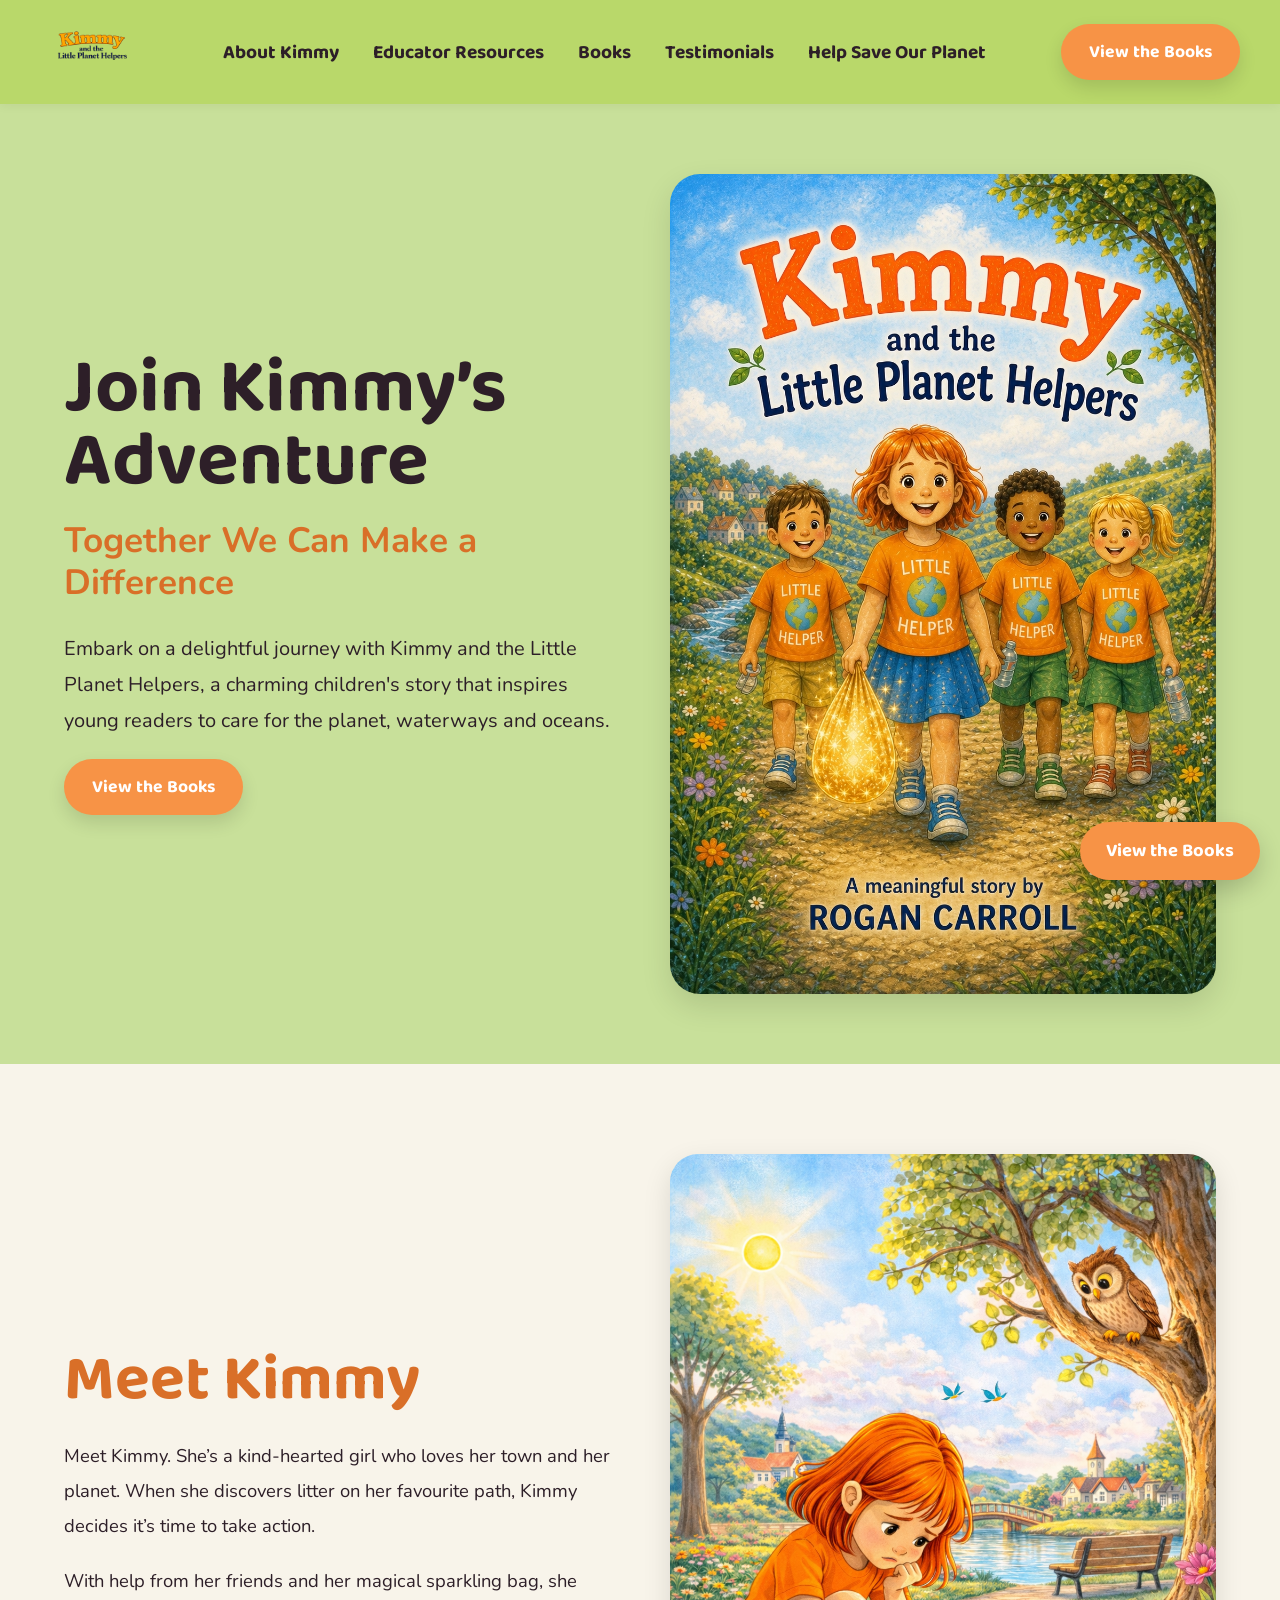
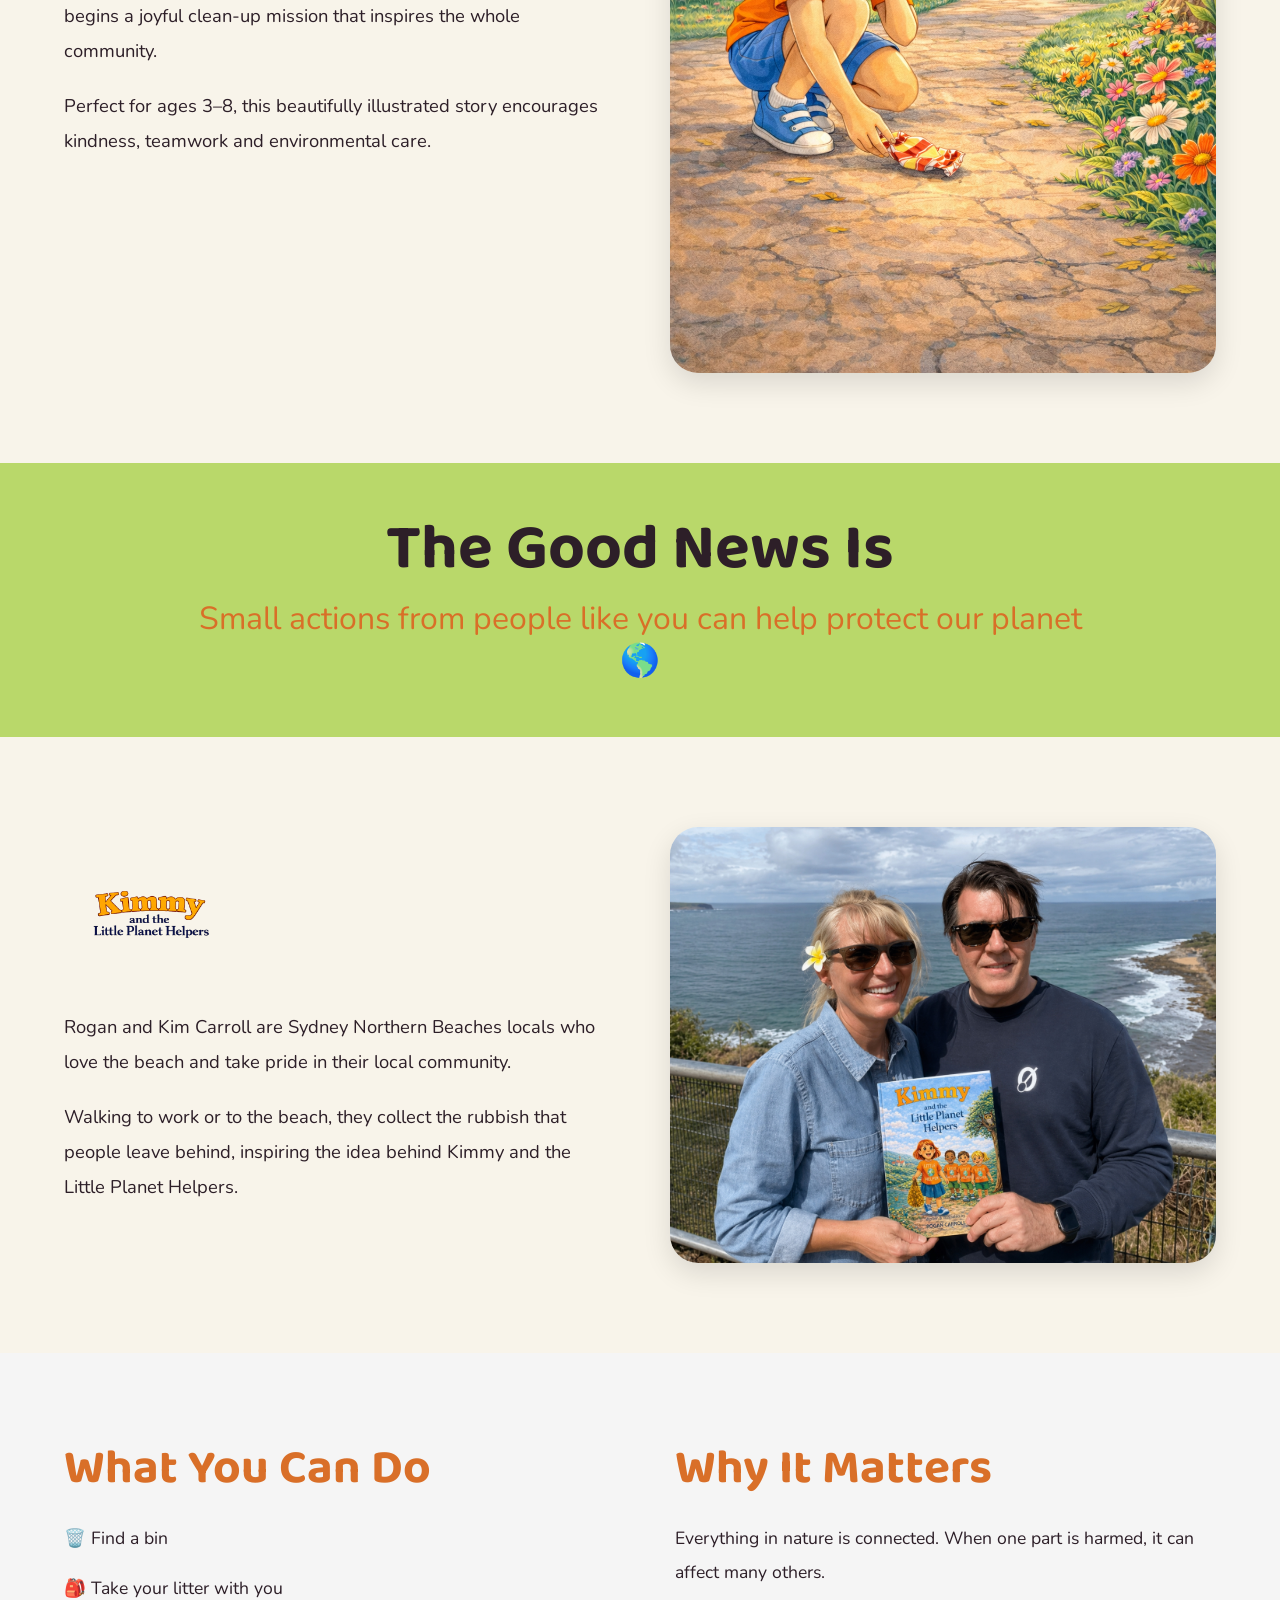
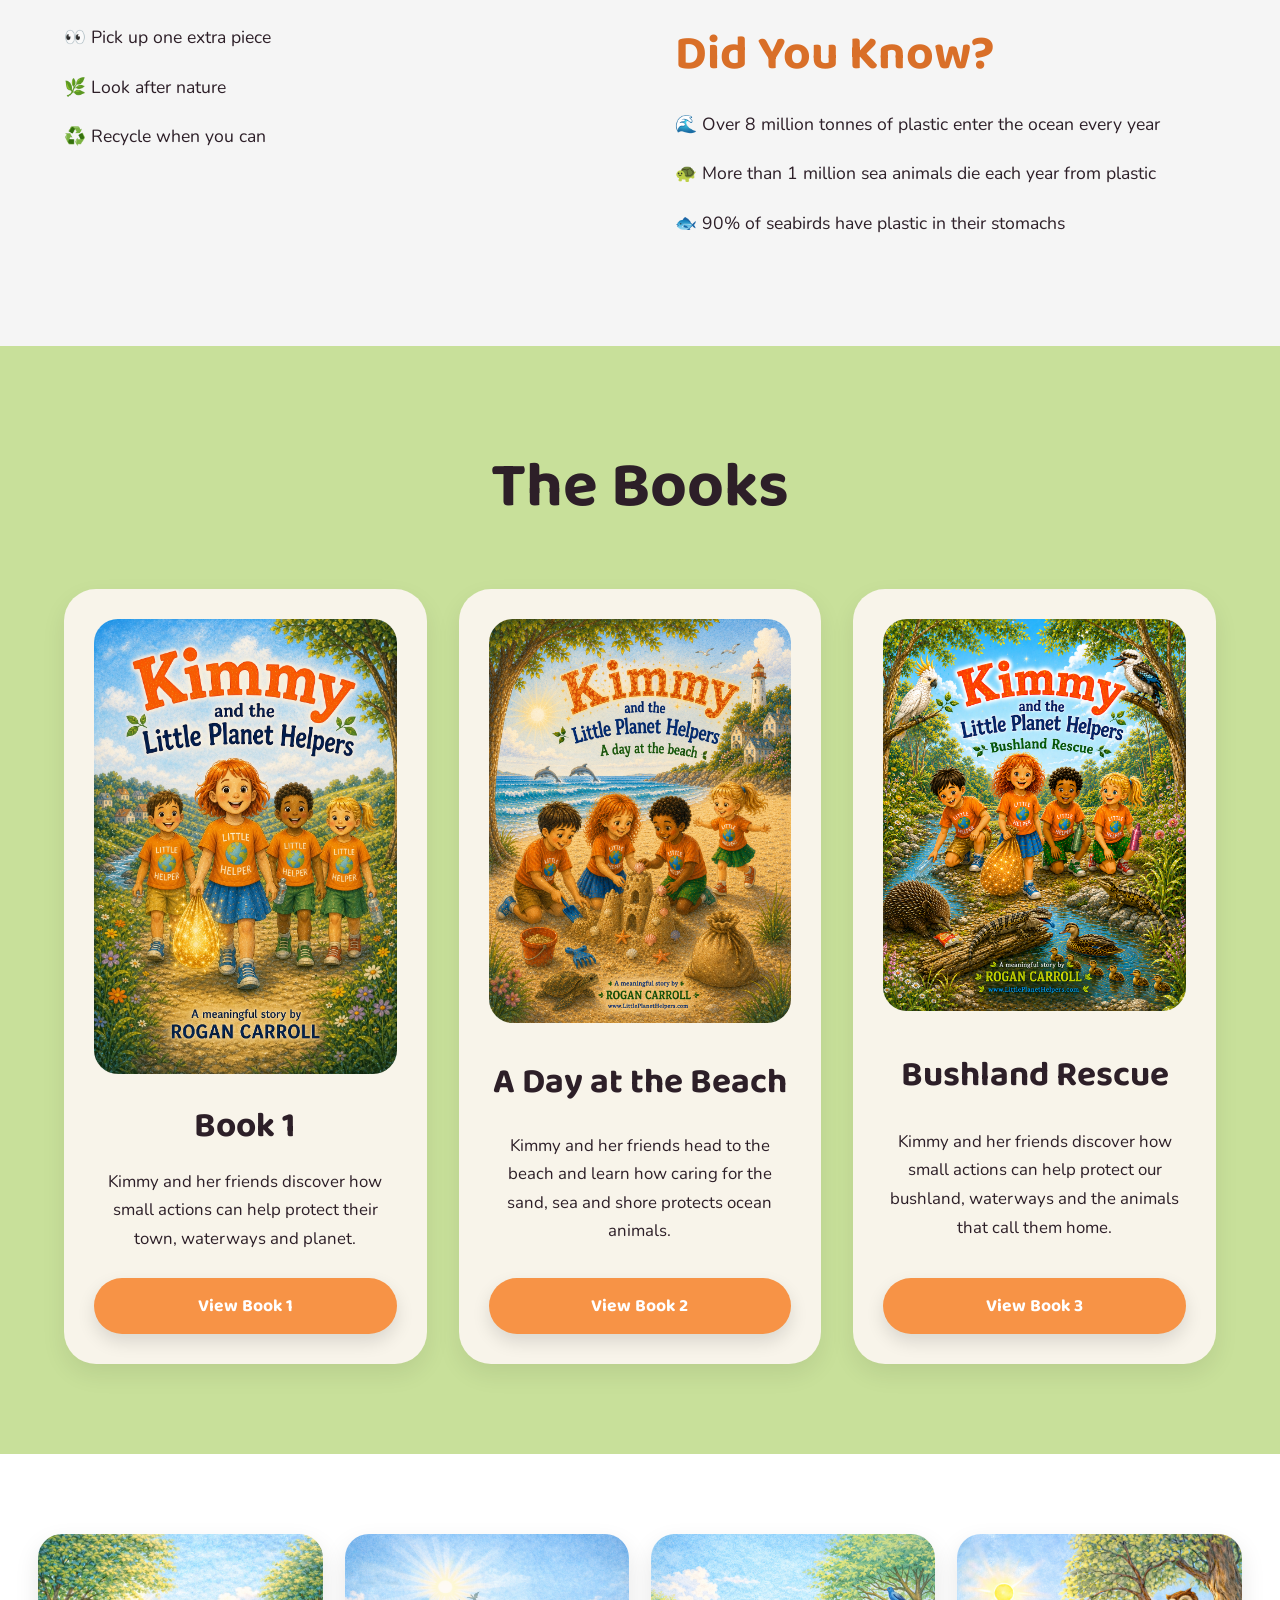
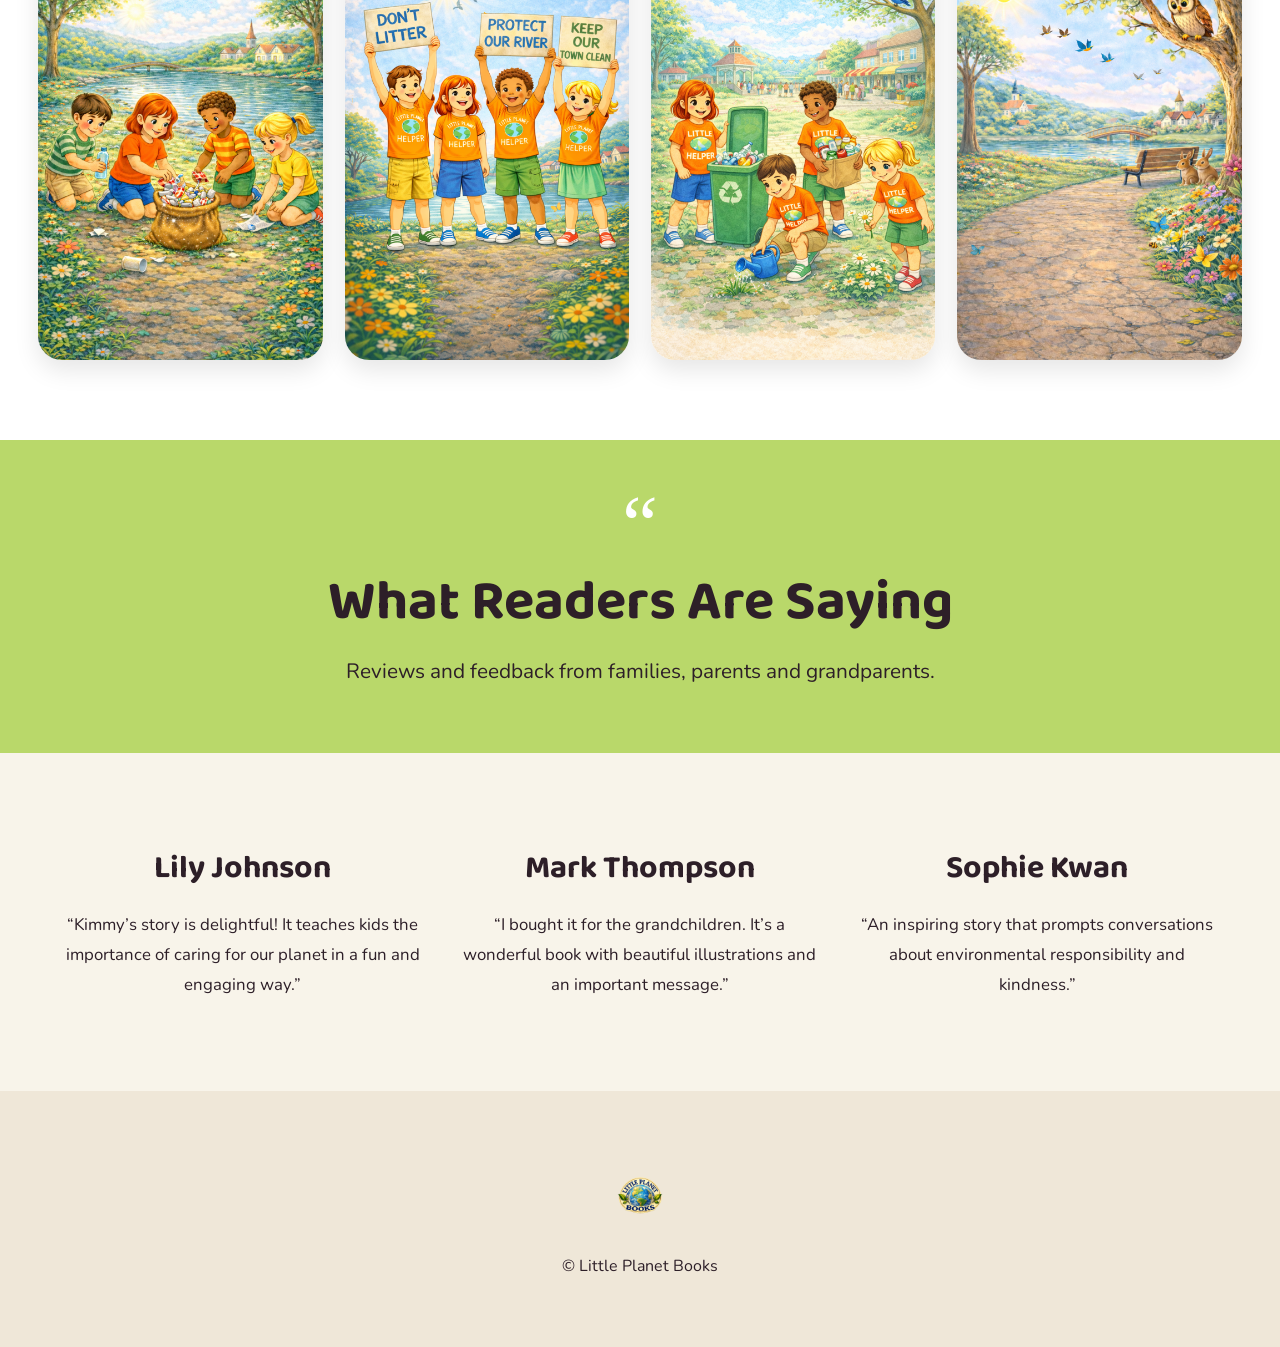
==== index.html @ e64f2de6 "Update Google Tag Manager script and links" ====
<!DOCTYPE html>
<html lang="en">
<head>
  <!-- Google tag (gtag.js) -->
  <script async src="https://www.googletagmanager.com/gtag/js?id=G-KT5EH5FG41"></script>
  <script>
    window.dataLayer = window.dataLayer || [];
    function gtag(){dataLayer.push(arguments);}
    gtag('js', new Date());

    gtag('config', 'G-KT5EH5FG41');
  </script>

  <meta charset="UTF-8">
  <meta name="viewport" content="width=device-width, initial-scale=1.0">

  <title>Kimmy and the Little Planet Helpers</title>

  <link rel="preconnect" href="https://fonts.googleapis.com">

  <link href="https://fonts.googleapis.com/css2?family=Baloo+2:wght@400;600;700&family=Nunito:wght@400;600;700&display=swap" rel="stylesheet">

<style>

*{margin:0;padding:0;box-sizing:border-box}

html{scroll-behavior:smooth}

body{
  font-family:'Nunito',sans-serif;
  background:#f8f4ea;
  color:#2d1f28;
  overflow-x:hidden;
}

img{max-width:100%;display:block}

a{text-decoration:none;color:inherit}

header{
  position:sticky;
  top:0;
  z-index:999;
  background:#b9d86a;
  padding:16px 40px;
  display:flex;
  justify-content:space-between;
  align-items:center;
  transition:transform .35s ease;
  box-shadow:0 2px 10px rgba(0,0,0,.05);
}

header.hide{transform:translateY(-100%)}

.logo img{height:72px}

nav{
  display:flex;
  gap:34px;
  align-items:center;
  flex-wrap:wrap;
  justify-content:center;
}

nav a{
  font-family:'Baloo 2',cursive;
  font-size:1.2rem;
  font-weight:700;
}

.order-btn,.buy-btn{
  background:#f79346;
  color:white;
  padding:14px 28px;
  border-radius:999px;
  font-family:'Baloo 2',cursive;
  font-size:1.1rem;
  font-weight:700;
  display:inline-block;
  box-shadow:0 8px 18px rgba(0,0,0,.12);
}

.hero{
  background:#c8e09a;
  padding:70px 5%;
}

.hero-inner{
  max-width:1300px;
  margin:auto;
  display:grid;
  grid-template-columns:1fr 1fr;
  gap:60px;
  align-items:center;
}

.hero-text h1{
  font-family:'Baloo 2',cursive;
  font-size:4.8rem;
  line-height:.95;
  margin-bottom:20px;
}

.hero-text h2{
  font-size:2.2rem;
  color:#d96f28;
  margin-bottom:28px;
  line-height:1.2;
}

.hero-text p{
  font-size:1.25rem;
  line-height:1.8;
  margin-bottom:20px;
}

.hero-image img{
  border-radius:30px;
  box-shadow:0 12px 30px rgba(0,0,0,.12);
}

.section{padding:90px 5%}

.section-inner{
  max-width:1300px;
  margin:auto;
  display:grid;
  grid-template-columns:1fr 1fr;
  gap:60px;
  align-items:center;
}

.section-text h2{
  font-family:'Baloo 2',cursive;
  font-size:4rem;
  line-height:1;
  margin-bottom:26px;
  color:#d96f28;
}

.section-text p{
  font-size:1.15rem;
  line-height:1.9;
  margin-bottom:20px;
}

.section-image img{
  border-radius:28px;
  box-shadow:0 10px 28px rgba(0,0,0,.12);
}

.green-banner{
  background:#b9d86a;
  padding:55px 5%;
  text-align:center;
}

.green-banner h2{
  font-family:'Baloo 2',cursive;
  font-size:4rem;
  margin-bottom:16px;
  line-height:1;
}

.green-banner p{
  font-size:2rem;
  color:#d96f28;
  line-height:1.3;
  max-width:900px;
  margin:auto;
}

.help-section{
  background:#f5f5f5;
  padding:90px 5%;
}

.help-grid{
  max-width:1300px;
  margin:auto;
  display:grid;
  grid-template-columns:1fr 1fr;
  gap:70px;
}

.help-grid h3{
  font-family:'Baloo 2',cursive;
  font-size:3rem;
  margin-bottom:26px;
  color:#d96f28;
  line-height:1.1;
}

.help-grid p{
  font-size:1.1rem;
  line-height:1.9;
  margin-bottom:16px;
}

.books-section{
  background:#c8e09a;
  padding:90px 5%;
  text-align:center;
}

.books-section h2{
  font-family:'Baloo 2',cursive;
  font-size:4rem;
  margin-bottom:50px;
}

.book-row{
  display:grid;
  grid-template-columns:repeat(3,1fr);
  gap:32px;
  max-width:1350px;
  margin:auto;
}

.book-card{
  background:#f8f4ea;
  padding:30px;
  border-radius:32px;
  box-shadow:0 10px 24px rgba(0,0,0,.08);
  display:flex;
  flex-direction:column;
  justify-content:space-between;
}

.book-card img{
  width:100%;
  border-radius:24px;
  margin-bottom:24px;
}

.book-card h3{
  font-family:'Baloo 2',cursive;
  font-size:2.2rem;
  margin-bottom:14px;
}

.book-card p{
  font-size:1.05rem;
  line-height:1.7;
  margin-bottom:24px;
}

.gallery-section{
  background:white;
  padding:80px 3%;
}

.gallery-grid{
  max-width:1400px;
  margin:auto;
  display:grid;
  grid-template-columns:repeat(4,1fr);
  gap:22px;
}

.gallery-grid img{
  width:100%;
  border-radius:24px;
  box-shadow:0 10px 24px rgba(0,0,0,.1);
}

.testimonial-divider{
  background:#b9d86a;
  padding:60px 5%;
  text-align:center;
}

.quote-mark{
  font-size:5rem;
  color:#ffffff;
  line-height:.6;
  font-family:Georgia,serif;
  margin-bottom:10px;
}

.testimonial-divider h2{
  font-family:'Baloo 2',cursive;
  font-size:3.5rem;
  margin-bottom:10px;
}

.testimonial-divider p{
  font-size:1.3rem;
}

.testimonials{
  background:#f8f4ea;
  padding:90px 5%;
  border-top:8px solid #b9d86a;
}

.testimonial-grid{
  max-width:1300px;
  margin:auto;
  display:grid;
  grid-template-columns:repeat(3,1fr);
  gap:40px;
}

.testimonial{text-align:center}

.testimonial h3{
  font-family:'Baloo 2',cursive;
  font-size:2rem;
  margin-bottom:16px;
}

.testimonial p{
  font-size:1.05rem;
  line-height:1.8;
}

footer{
  background:#efe7d8;
  padding:70px 5%;
  text-align:center;
}

footer img{
  height:70px;
  margin:auto auto 24px;
}

footer p{font-size:1rem}

.float-buy{
  position:fixed;
  right:20px;
  bottom:20px;
  background:#f79346;
  color:white;
  padding:14px 26px;
  border-radius:999px;
  font-family:'Baloo 2',cursive;
  font-size:1.15rem;
  font-weight:700;
  z-index:999;
  box-shadow:0 10px 24px rgba(0,0,0,.18);
}

@media(max-width:900px){

  .hero-inner,
  .section-inner,
  .help-grid,
  .testimonial-grid{
    grid-template-columns:1fr;
  }

  .book-row{
    grid-template-columns:1fr 1fr;
  }

  .section-image{order:2}
}

@media(max-width:600px){

  header{
    padding:8px 14px 10px;
    gap:10px;
    flex-direction:column;
  }

  .logo img{height:110px}

  nav{
    gap:8px 16px;
    max-width:340px;
  }

  nav a{
    font-size:.88rem;
    line-height:1.1;
    text-align:center;
  }

  .order-btn{
    padding:10px 20px;
    font-size:.92rem;
  }

  .hero{padding:38px 20px}

  .hero-text h1{
    font-size:2.7rem;
    line-height:1.02;
  }

  .hero-text h2{
    font-size:1.55rem;
    line-height:1.18;
  }

  .hero-text p{
    font-size:1rem;
    line-height:1.7;
  }

  .green-banner{
    padding:38px 20px;
  }

  .green-banner h2{
    font-size:2.5rem;
    line-height:1.05;
  }

  .green-banner p{
    font-size:1.3rem;
    line-height:1.4;
  }

  .section{padding:50px 20px}

  .section-text h2,
  .books-section h2{
    font-size:2.6rem;
    line-height:1.08;
  }

  .help-grid h3{
    font-size:2.3rem;
    line-height:1.08;
  }

  .section-text p,
  .help-grid p,
  .book-card p,
  .testimonial p{
    font-size:1rem;
    line-height:1.7;
  }

  .book-row{
    grid-template-columns:1fr;
  }

  .book-card{padding:24px}

  .gallery-grid{
    grid-template-columns:1fr 1fr;
    gap:14px;
  }

  .testimonial-divider h2{
    font-size:2.4rem;
  }

  .quote-mark{
    font-size:3.2rem;
  }

  .float-buy{
    padding:10px 18px;
    font-size:.92rem;
    right:14px;
    bottom:14px;
  }
}

</style>

</head>

<body>

<header id="header">

  <a class="logo" href="#">
    <img src="logo.png" alt="Kimmy and the Little Planet Helpers">
  </a>

  <nav>
    <a href="#about">About Kimmy</a>
    <a href="educators.html">Educator Resources</a>
    <a href="#books">Books</a>
    <a href="#testimonials">Testimonials</a>
    <a href="#help">Help Save Our Planet</a>
  </nav>

  <a class="order-btn"
     href="https://www.amazon.com.au/dp/B0H1HHVQQZ?binding=paperback&ref=dbs_dp_rwt_sb_pc_tpbk"
     target="_blank">
    View the Books
  </a>

</header>

<section class="hero">

  <div class="hero-inner">

    <div class="hero-text">

      <h1>Join Kimmy’s Adventure</h1>

      <h2>Together We Can Make a Difference</h2>

      <p>
        Embark on a delightful journey with Kimmy and the Little Planet Helpers,
        a charming children's story that inspires young readers to care for the
        planet, waterways and oceans.
      </p>

      <a class="buy-btn"
         href="https://www.amazon.com.au/dp/B0H1HHVQQZ?binding=paperback&ref=dbs_dp_rwt_sb_pc_tpbk"
         target="_blank">
        View the Books
      </a>

    </div>

    <div class="hero-image">
      <img src="hero.jpg" alt="Kimmy Book Hero">
    </div>

  </div>

</section>

<section class="section" id="about">

  <div class="section-inner">

    <div class="section-text">

      <h2>Meet Kimmy</h2>

      <p>
        Meet Kimmy. She’s a kind-hearted girl who loves her town and her planet.
        When she discovers litter on her favourite path, Kimmy decides it’s time
        to take action.
      </p>

      <p>
        With help from her friends and her magical sparkling bag, she begins a
        joyful clean-up mission that inspires the whole community.
      </p>

      <p>
        Perfect for ages 3–8, this beautifully illustrated story encourages
        kindness, teamwork and environmental care.
      </p>

    </div>

    <div class="section-image">
      <img src="meet.jpg" alt="Meet Kimmy">
    </div>

  </div>

</section>

<section class="green-banner">

  <h2>The Good News Is</h2>

  <p>
    Small actions from people like you can help protect our planet 🌎
  </p>

</section>

<section class="section">

  <div class="section-inner">

    <div class="section-text">

      <img
        src="logo.png"
        alt="Kimmy Logo"
        style="height:120px;margin-bottom:25px;"
      >

      <p>
        Rogan and Kim Carroll are Sydney Northern Beaches locals who love the
        beach and take pride in their local community.
      </p>

      <p>
        Walking to work or to the beach, they collect the rubbish that people
        leave behind, inspiring the idea behind Kimmy and the Little Planet Helpers.
      </p>

    </div>

    <div class="section-image">
      <img src="author.jpg" alt="Author Photo">
    </div>

  </div>

</section>

<section class="help-section" id="help">

  <div class="help-grid">

    <div>

      <h3>What You Can Do</h3>

      <p>🗑️ Find a bin</p>
      <p>🎒 Take your litter with you</p>
      <p>👀 Pick up one extra piece</p>
      <p>🌿 Look after nature</p>
      <p>♻️ Recycle when you can</p>

    </div>

    <div>

      <h3>Why It Matters</h3>

      <p>
        Everything in nature is connected. When one part is harmed,
        it can affect many others.
      </p>

      <h3 style="margin-top:40px;">Did You Know?</h3>

      <p>🌊 Over 8 million tonnes of plastic enter the ocean every year</p>
      <p>🐢 More than 1 million sea animals die each year from plastic</p>
      <p>🐟 90% of seabirds have plastic in their stomachs</p>

    </div>

  </div>

</section>

<section class="books-section" id="books">

  <h2>The Books</h2>

  <div class="book-row">

    <div class="book-card">

      <img src="cover.jpg" alt="Kimmy and the Little Planet Helpers Book 1">

      <h3>Book 1</h3>

      <p>
        Kimmy and her friends discover how small actions can help protect
        their town, waterways and planet.
      </p>

      <a class="buy-btn"
         href="https://www.amazon.com.au/dp/B0H1HHVQQZ?binding=paperback&ref=dbs_dp_rwt_sb_pc_tpbk"
         target="_blank">
        View Book 1
      </a>

    </div>

    <div class="book-card">

      <img src="Front Cover Book 2.png"
           alt="Kimmy and the Little Planet Helpers A Day at the Beach">

      <h3>A Day at the Beach</h3>

      <p>
        Kimmy and her friends head to the beach and learn how caring for
        the sand, sea and shore protects ocean animals.
      </p>

      <a class="buy-btn"
         href="https://www.amazon.com.au/dp/B0H1HHVQQZ?binding=paperback&ref=dbs_dp_rwt_sb_pc_tpbk"
         target="_blank">
        View Book 2
      </a>

    </div>

    <div class="book-card">

      <img src="book3-cover.png"
           alt="Kimmy and the Little Planet Helpers Bushland Rescue">

      <h3>Bushland Rescue</h3>

      <p>
        Kimmy and her friends discover how small actions can help protect
        our bushland, waterways and the animals that call them home.
      </p>

      <a class="buy-btn"
         href="https://www.amazon.com.au/dp/B0H1HHVQQZ?binding=paperback&ref=dbs_dp_rwt_sb_pc_tpbk"
         target="_blank">
        View Book 3
      </a>

    </div>

  </div>

</section>

<section class="gallery-section" id="gallery">

  <div class="gallery-grid">

    <img src="gallery1.jpg" alt="Gallery 1">
    <img src="gallery2.jpg" alt="Gallery 2">
    <img src="gallery3.jpg" alt="Gallery 3">
    <img src="gallery4.jpg" alt="Gallery 4">

  </div>

</section>

<section class="testimonial-divider">

  <div class="quote-mark">“</div>

  <h2>What Readers Are Saying</h2>

  <p>
    Reviews and feedback from families, parents and grandparents.
  </p>

</section>

<section class="testimonials" id="testimonials">

  <div class="testimonial-grid">

    <div class="testimonial">

      <h3>Lily Johnson</h3>

      <p>
        “Kimmy’s story is delightful! It teaches kids the importance of caring
        for our planet in a fun and engaging way.”
      </p>

    </div>

    <div class="testimonial">

      <h3>Mark Thompson</h3>

      <p>
        “I bought it for the grandchildren. It’s a wonderful book with
        beautiful illustrations and an important message.”
      </p>

    </div>

    <div class="testimonial">

      <h3>Sophie Kwan</h3>

      <p>
        “An inspiring story that prompts conversations about environmental
        responsibility and kindness.”
      </p>

    </div>

  </div>

</section>

<footer>

  <img src="little-planet-books-logo.png" alt="Little Planet Books">

  <p>© Little Planet Books</p>

</footer>

<a class="float-buy"
   href="https://www.amazon.com.au/dp/B0H1HHVQQZ?binding=paperback&ref=dbs_dp_rwt_sb_pc_tpbk"
   target="_blank">
  View the Books
</a>

<script>

let lastScroll = 0;

const header = document.getElementById('header');

window.addEventListener('scroll', () => {

  const currentScroll = window.pageYOffset;

  if(currentScroll > lastScroll && currentScroll > 120){

    header.classList.add('hide');

  } else {

    header.classList.remove('hide');

  }

  lastScroll = currentScroll;

});

</script>

</body>
</html>
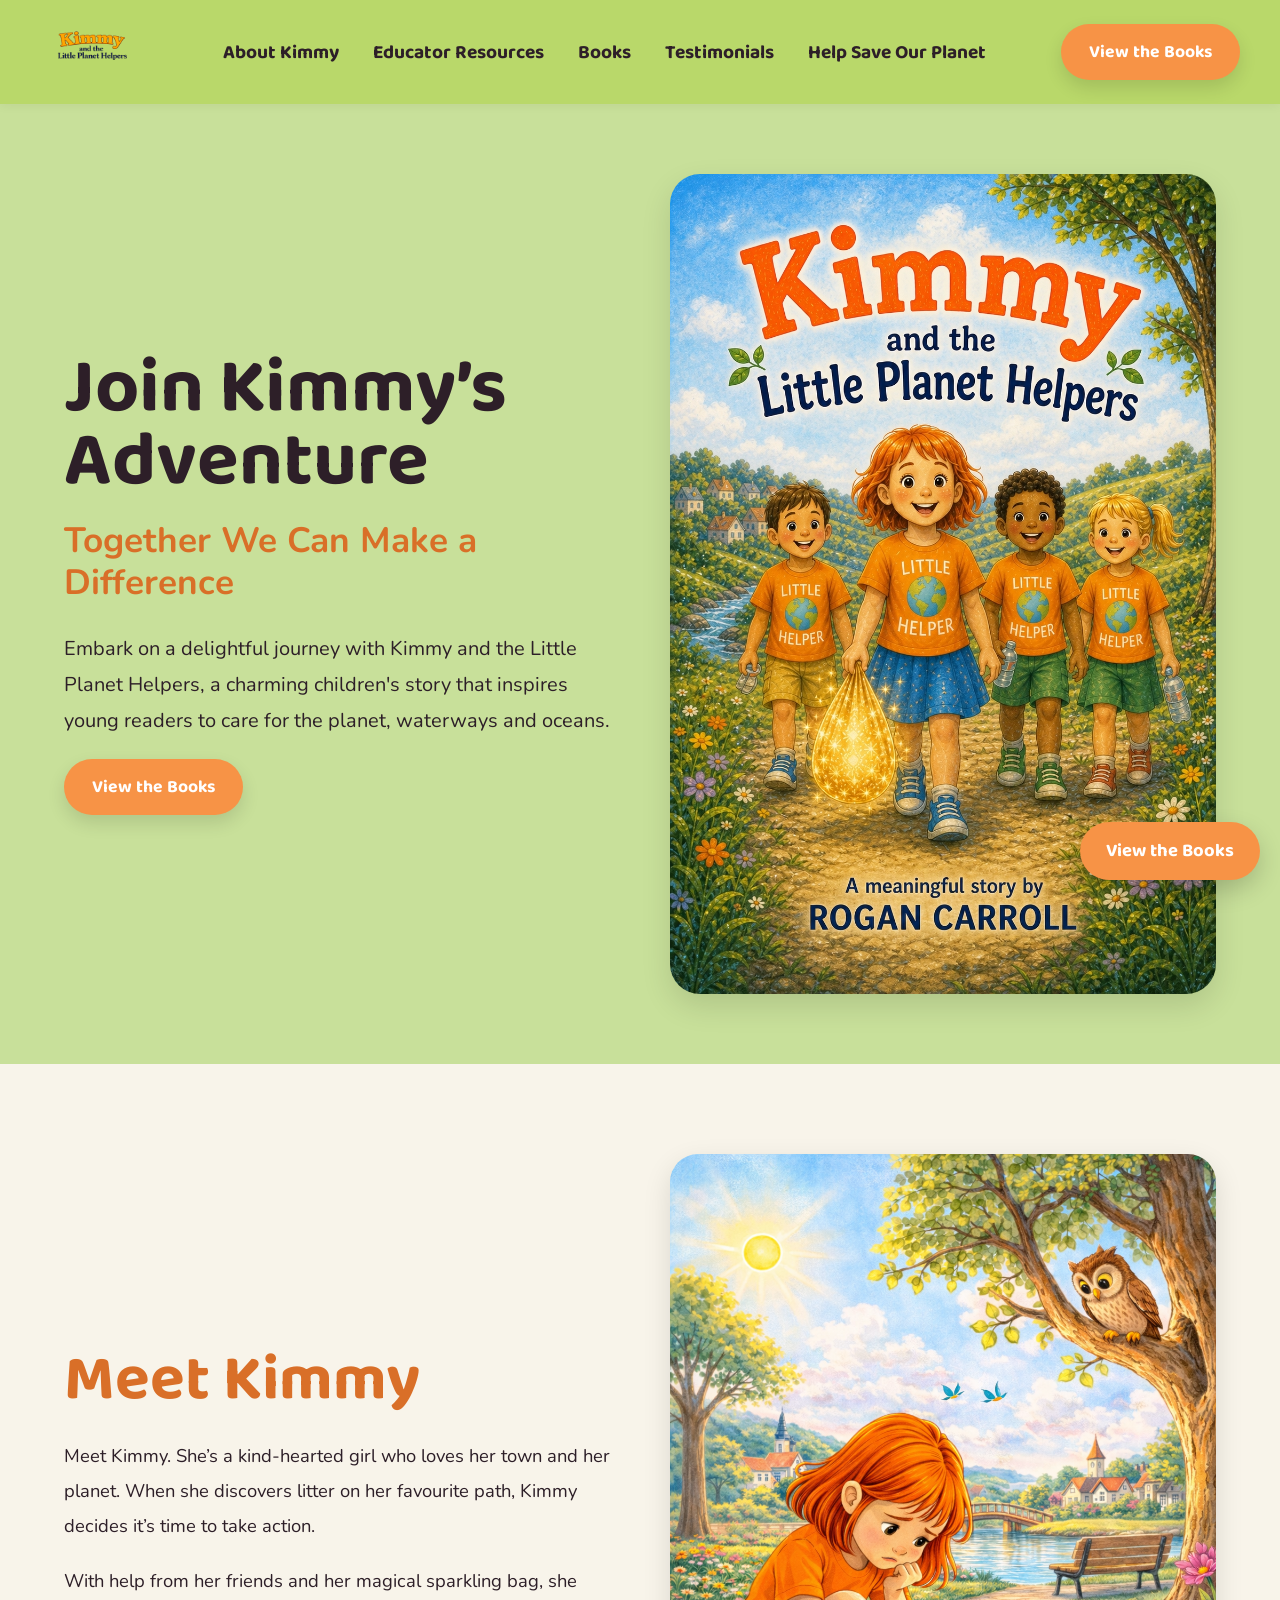
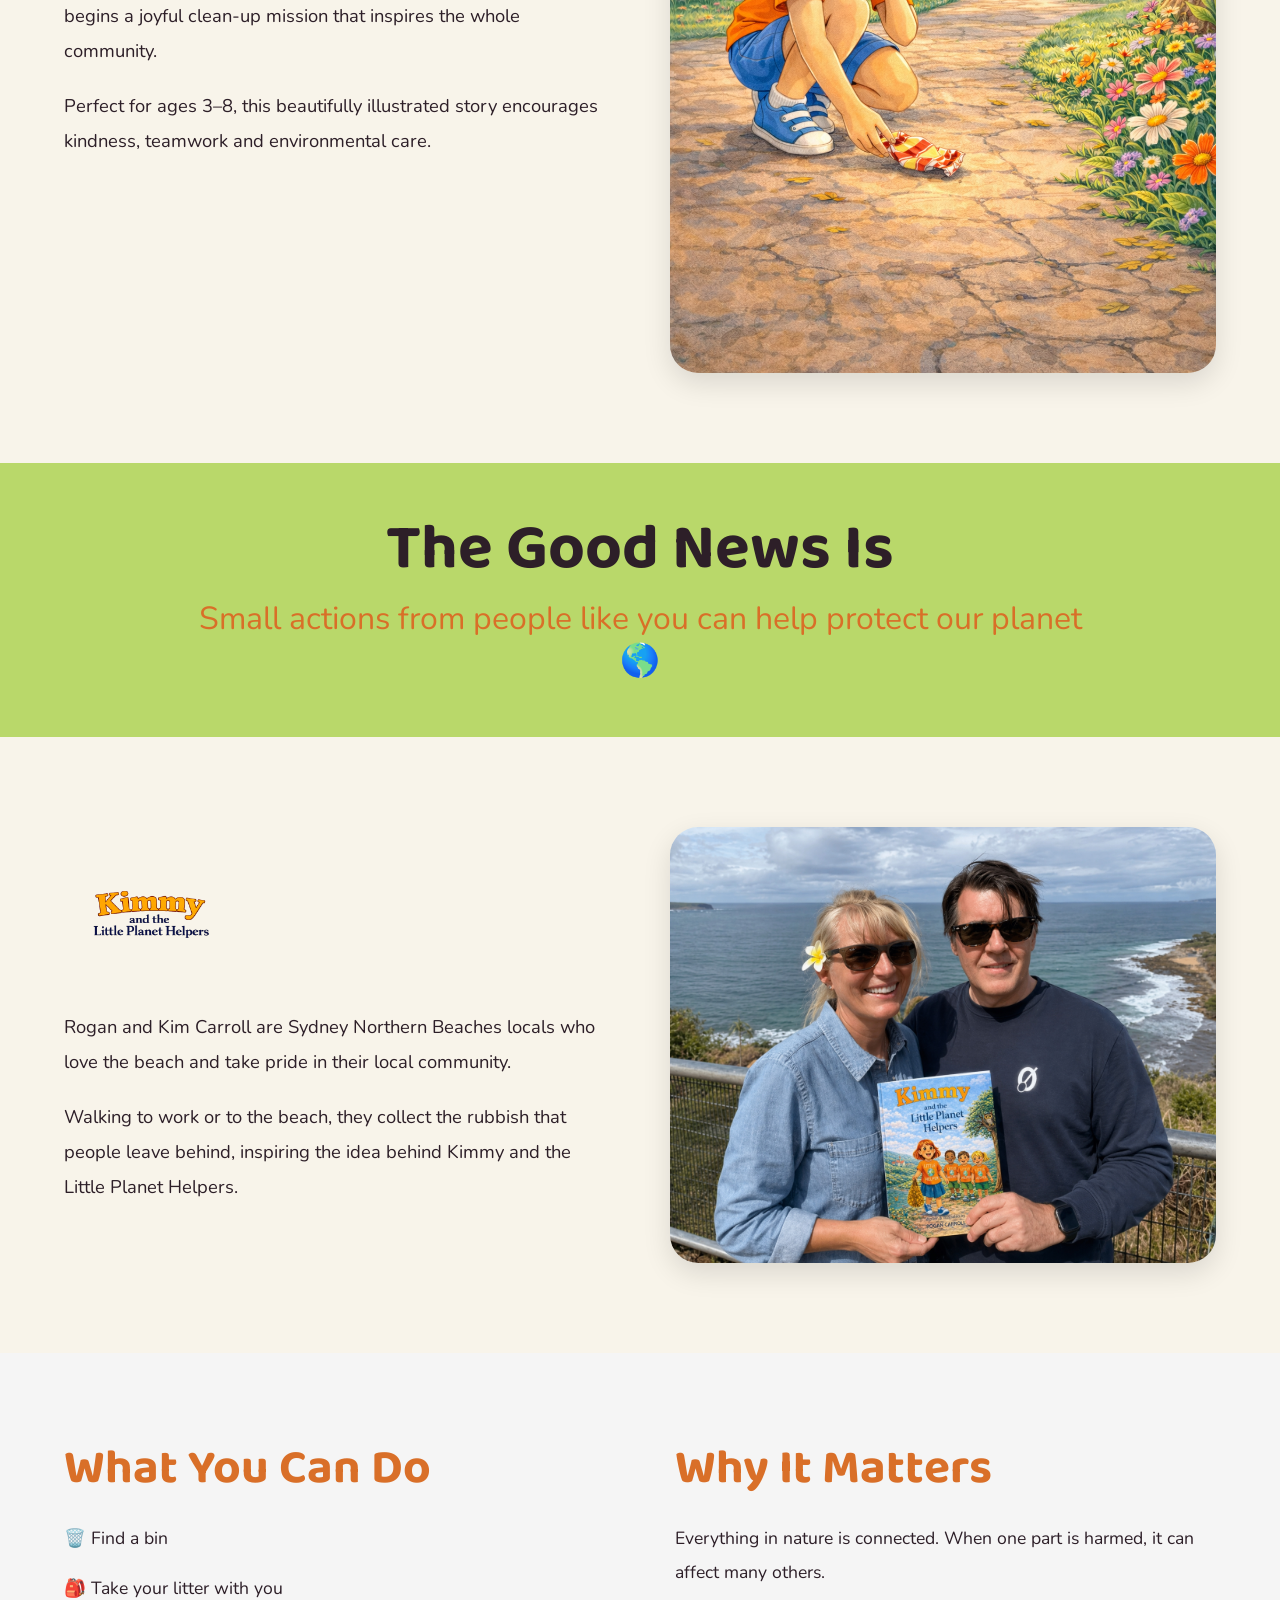
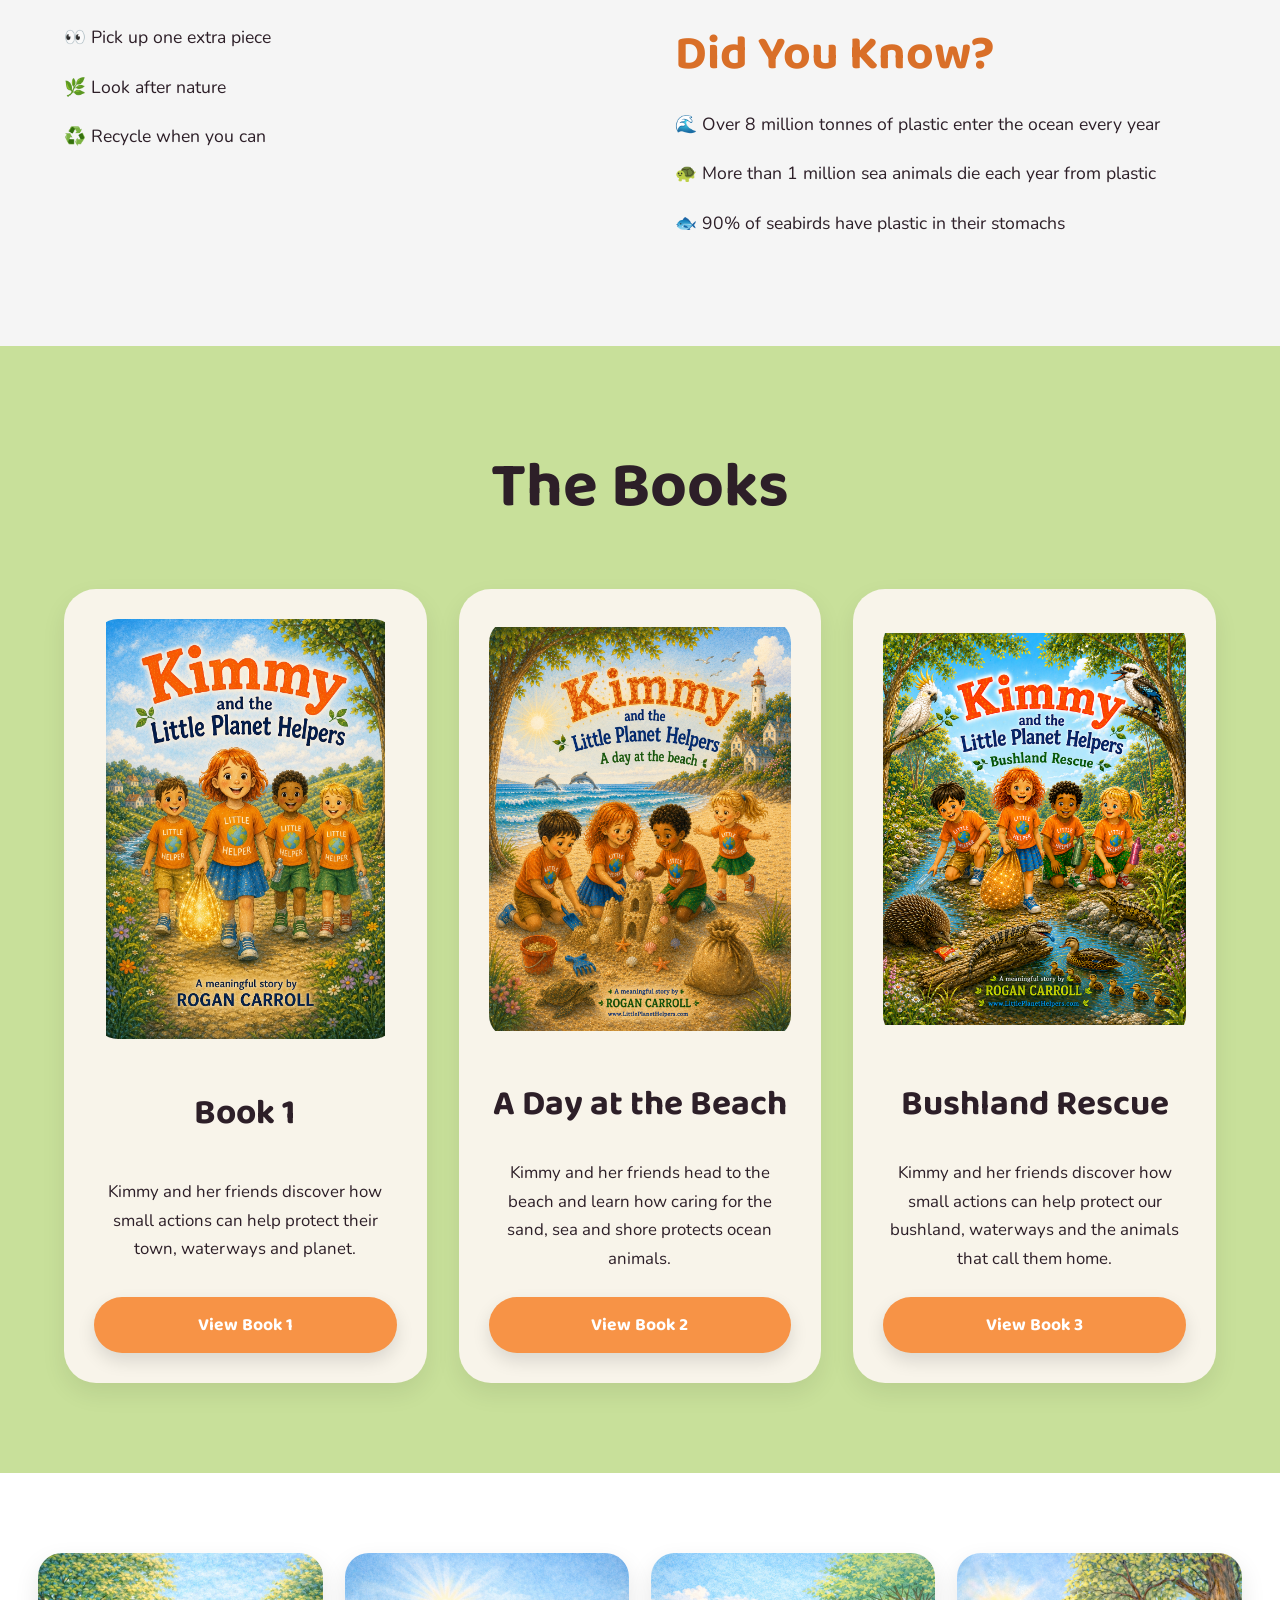
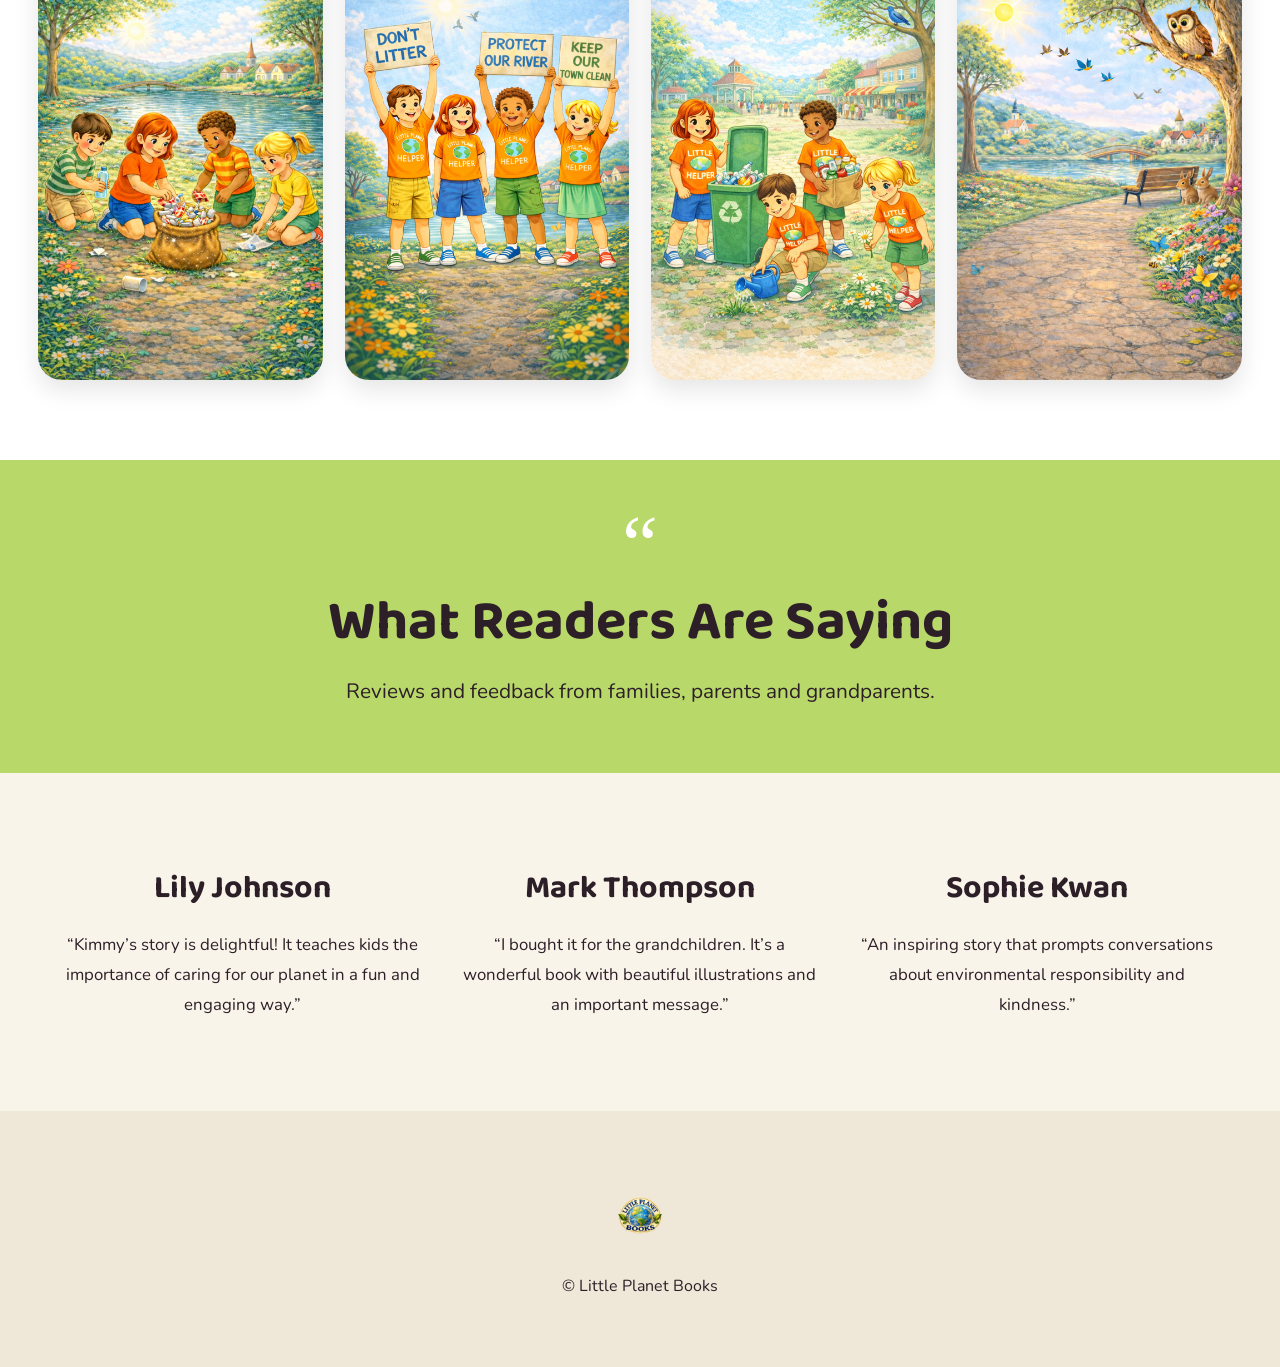
==== commit a9e279cd: "Enhance book card styles with height and alignment" ====
--- a/index.html
+++ b/index.html
@@ -229,6 +229,8 @@
 
 .book-card img{
   width:100%;
+  height:420px;
+  object-fit:contain;
   border-radius:24px;
   margin-bottom:24px;
 }
@@ -236,7 +238,12 @@
 .book-card h3{
   font-family:'Baloo 2',cursive;
   font-size:2.2rem;
+  line-height:1.15;
+  min-height:82px;
   margin-bottom:14px;
+  display:flex;
+  align-items:center;
+  justify-content:center;
 }
 
 .book-card p{
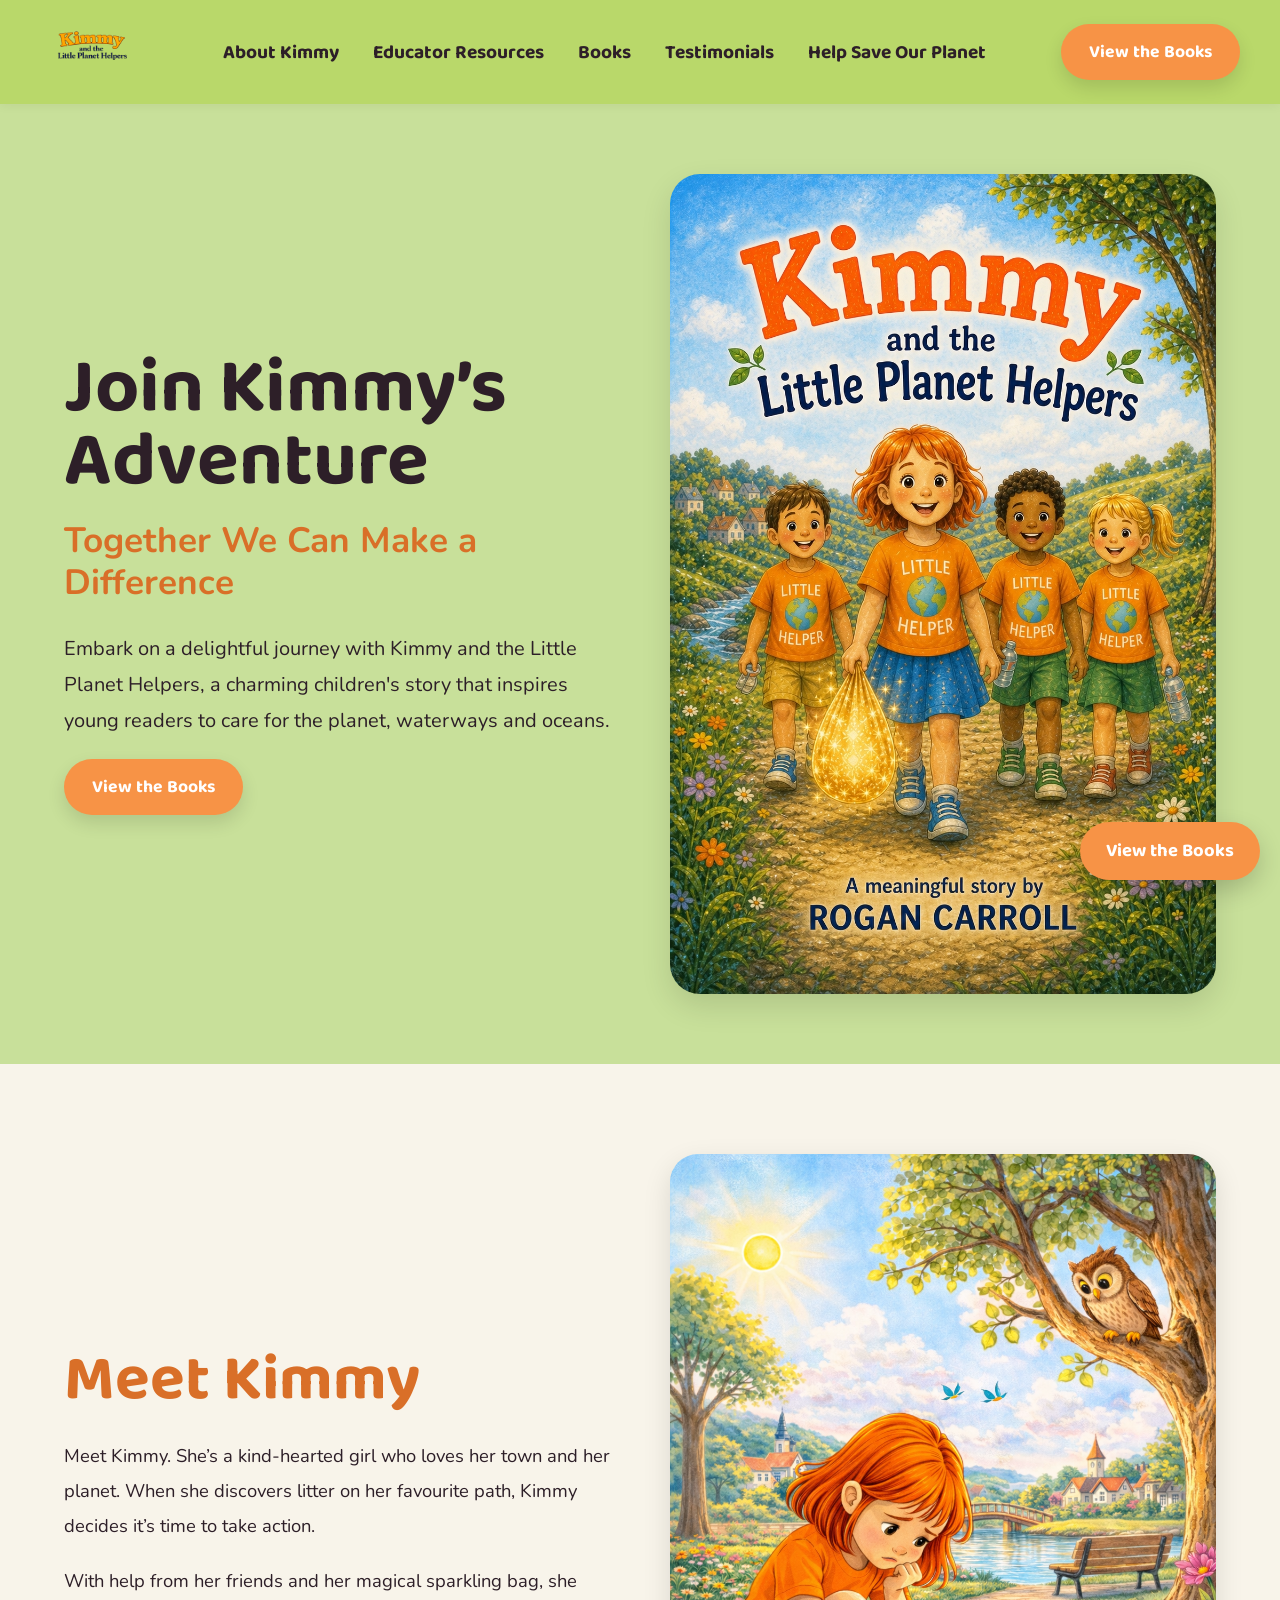
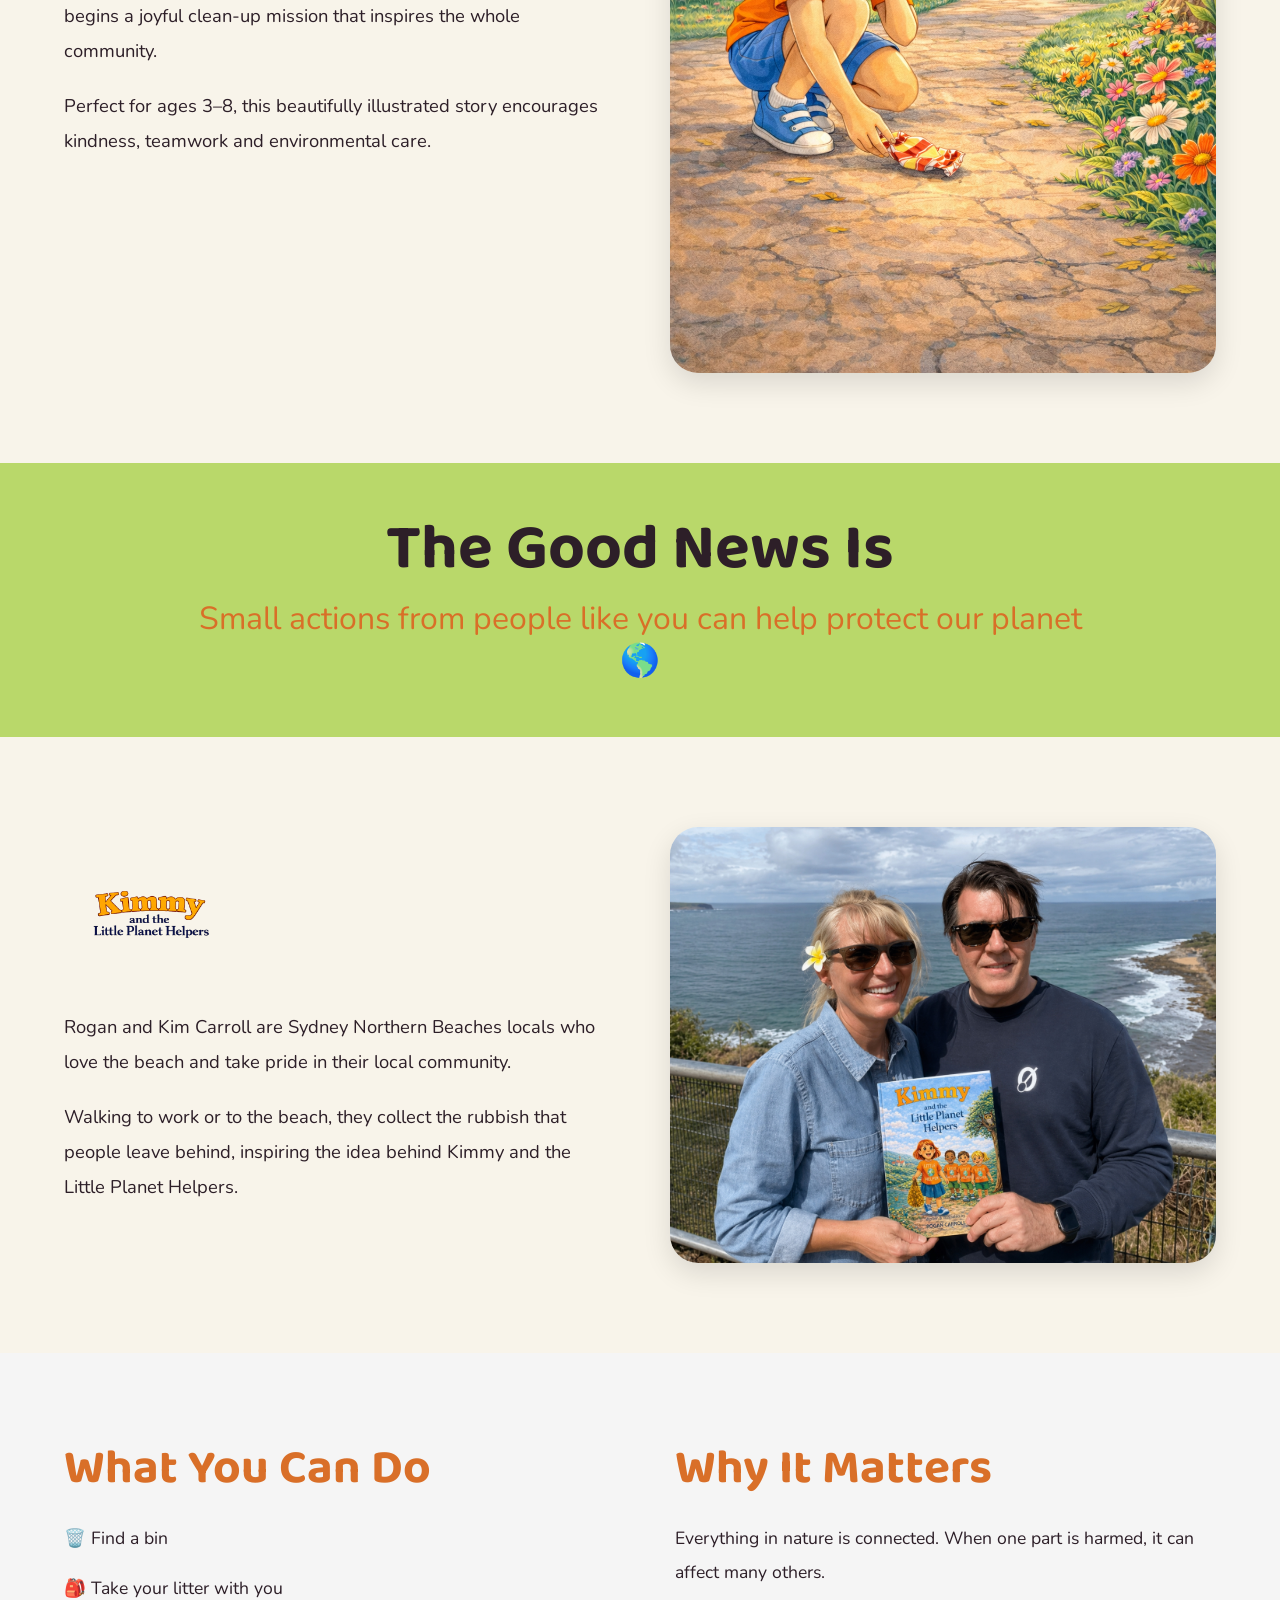
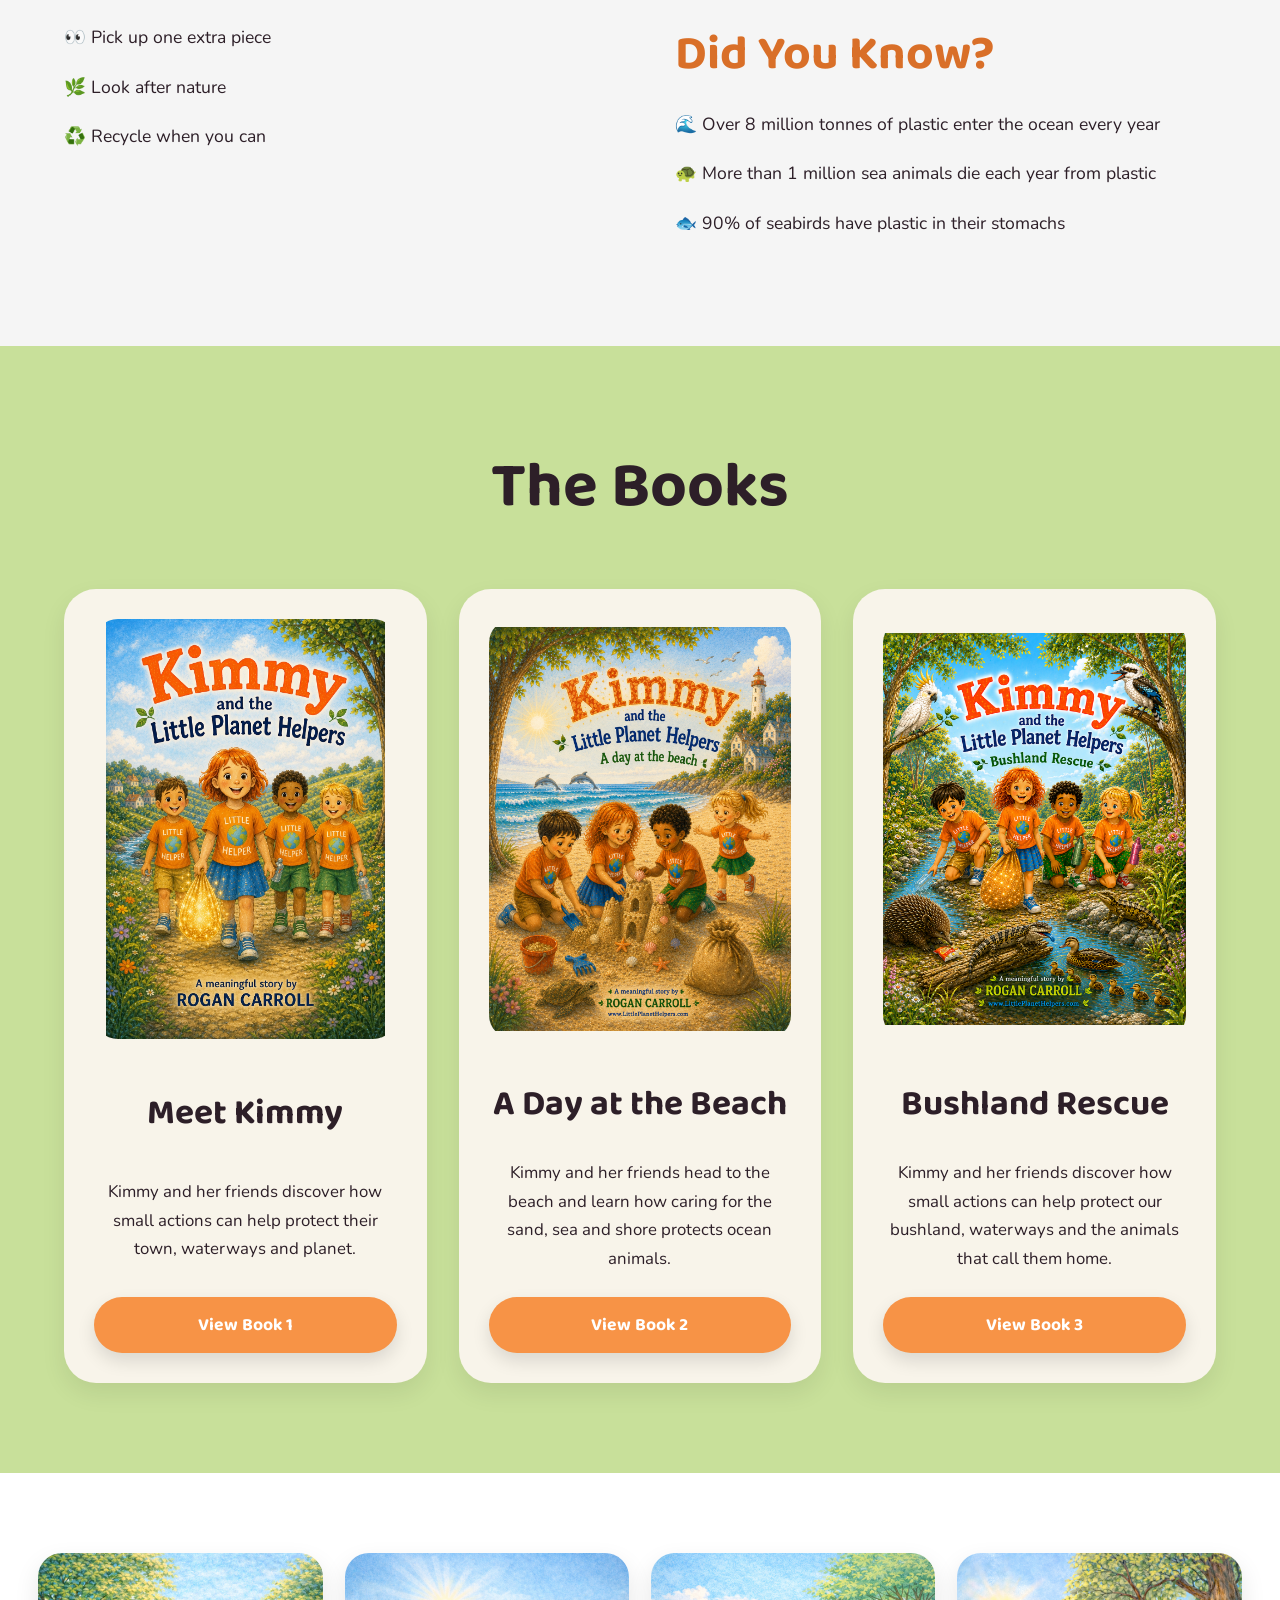
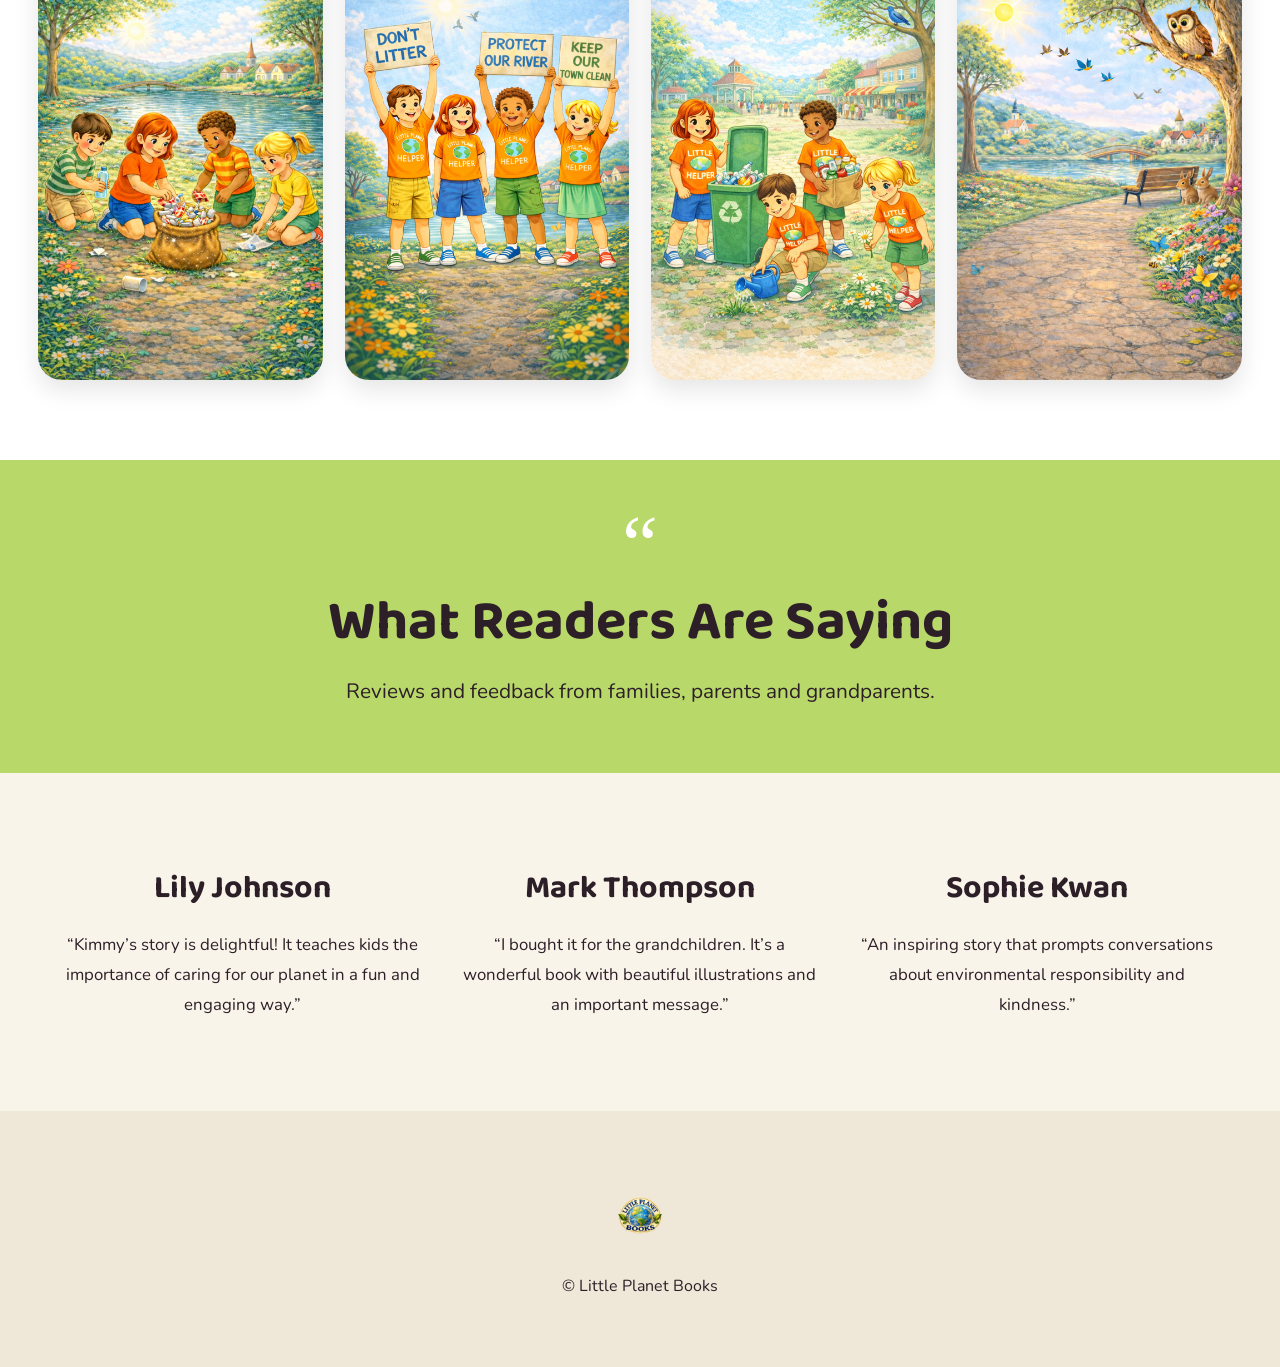
==== commit f73b3743: "Update book titles and image alt texts in index.html" ====
--- a/index.html
+++ b/index.html
@@ -652,9 +652,10 @@
 
     <div class="book-card">
 
-      <img src="cover.jpg" alt="Kimmy and the Little Planet Helpers Book 1">
-
-      <h3>Book 1</h3>
+      <img src="cover.jpg"
+           alt="Kimmy and the Little Planet Helpers Meet Kimmy">
+
+      <h3>Meet Kimmy</h3>
 
       <p>
         Kimmy and her friends discover how small actions can help protect
@@ -669,6 +670,7 @@
 
     </div>
 
+
     <div class="book-card">
 
       <img src="Front Cover Book 2.png"
@@ -689,6 +691,7 @@
 
     </div>
 
+
     <div class="book-card">
 
       <img src="book3-cover.png"
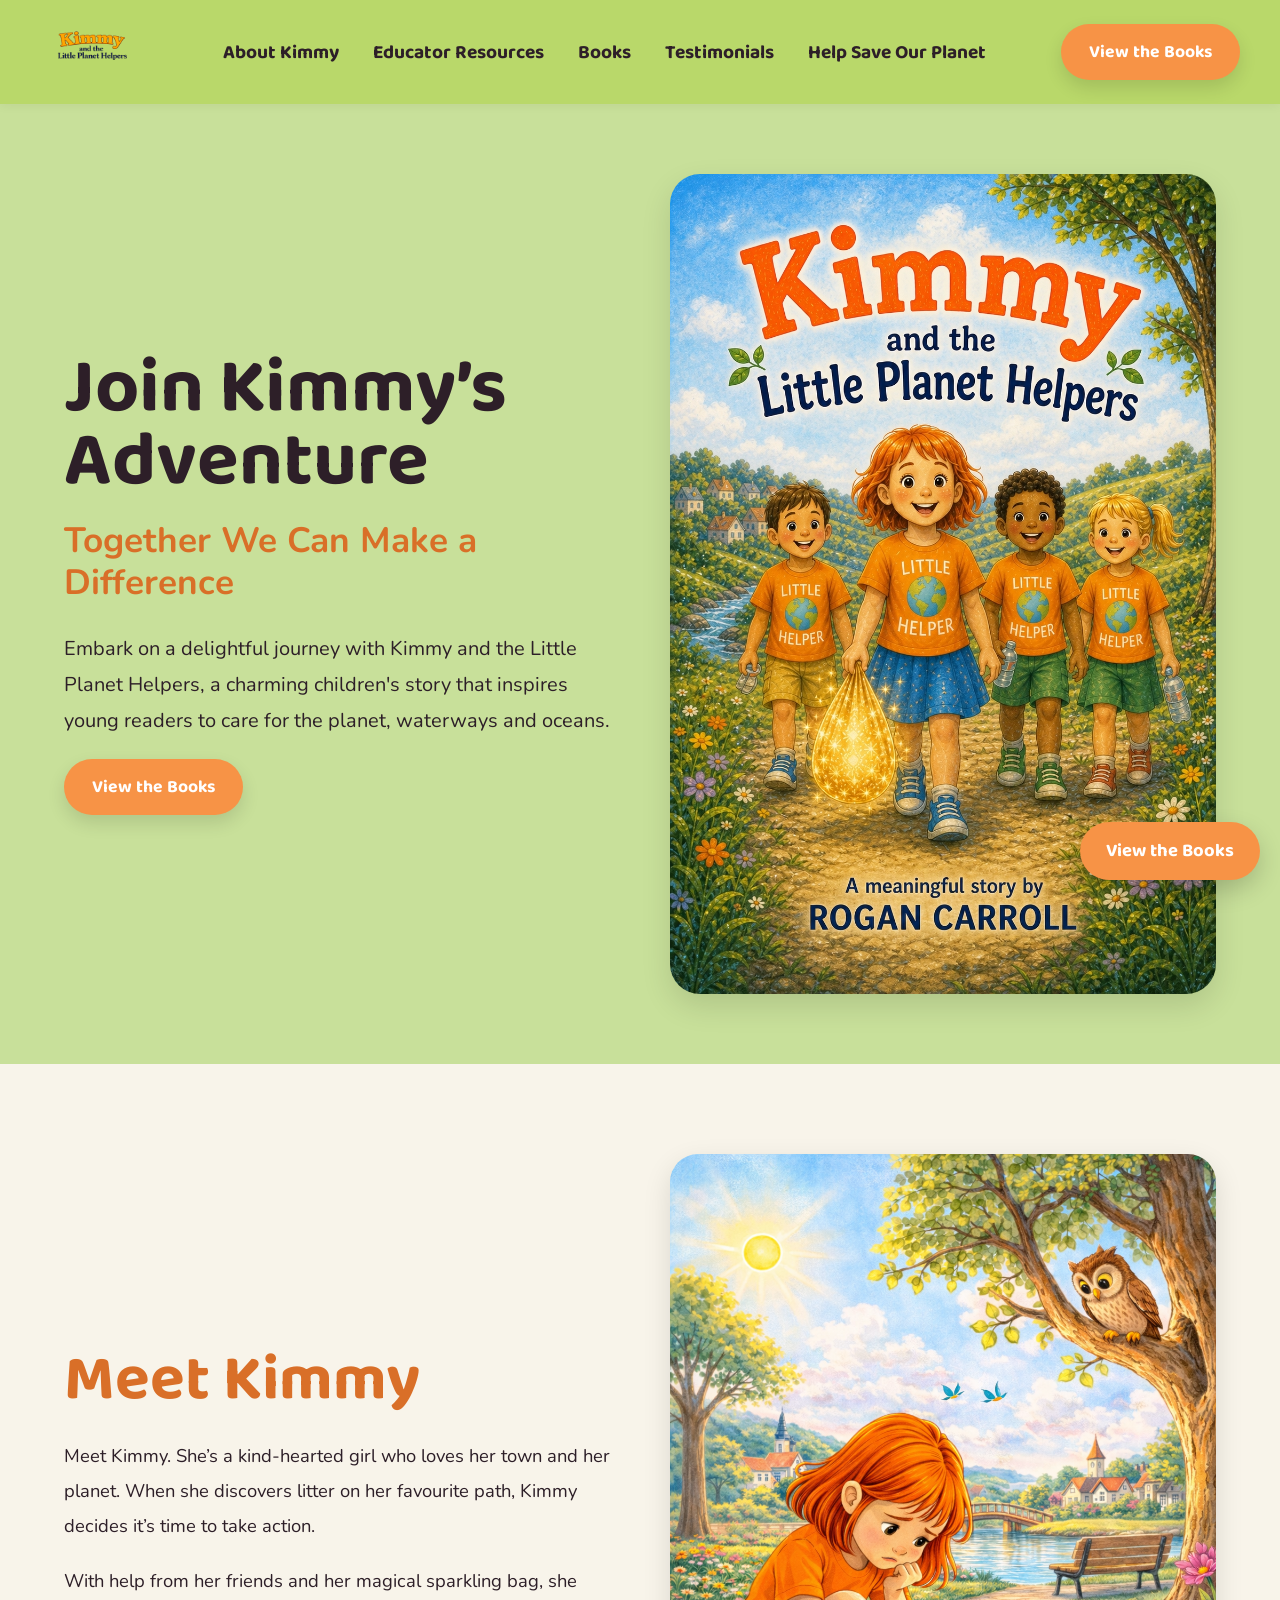
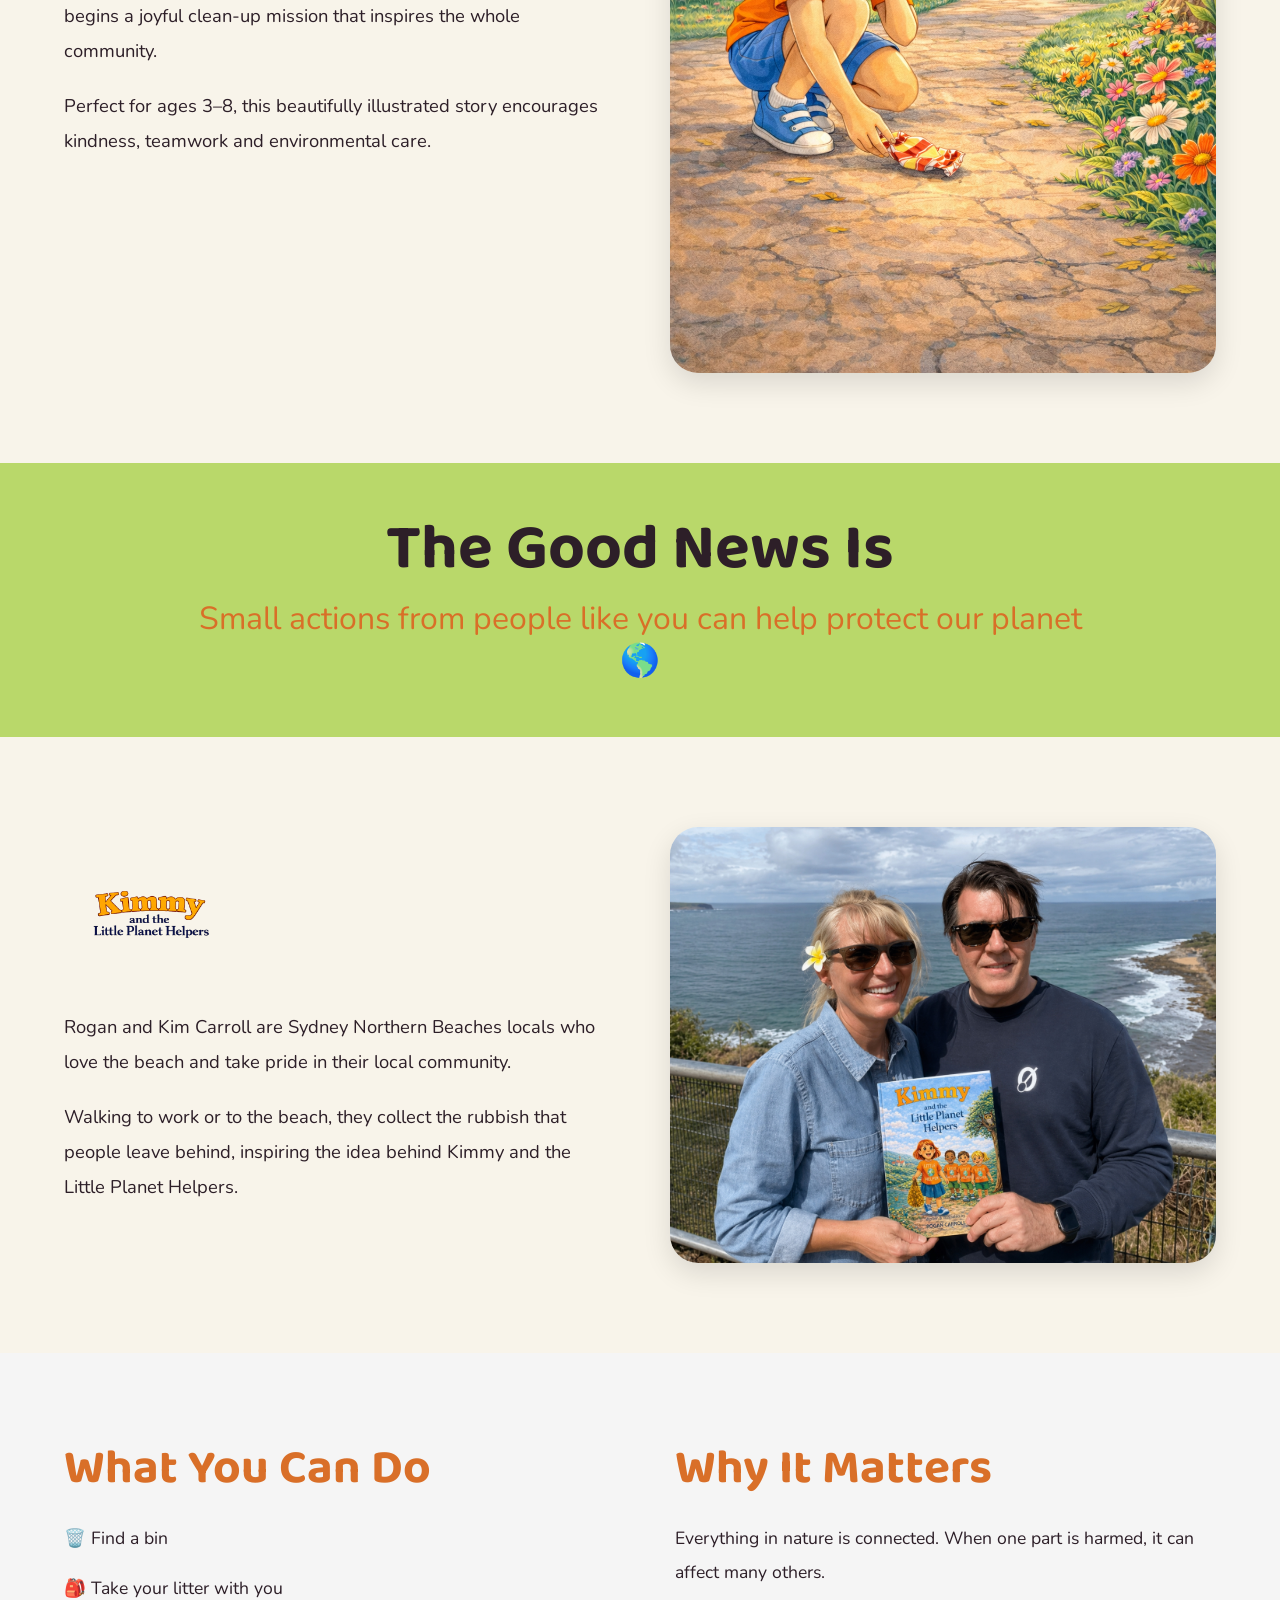
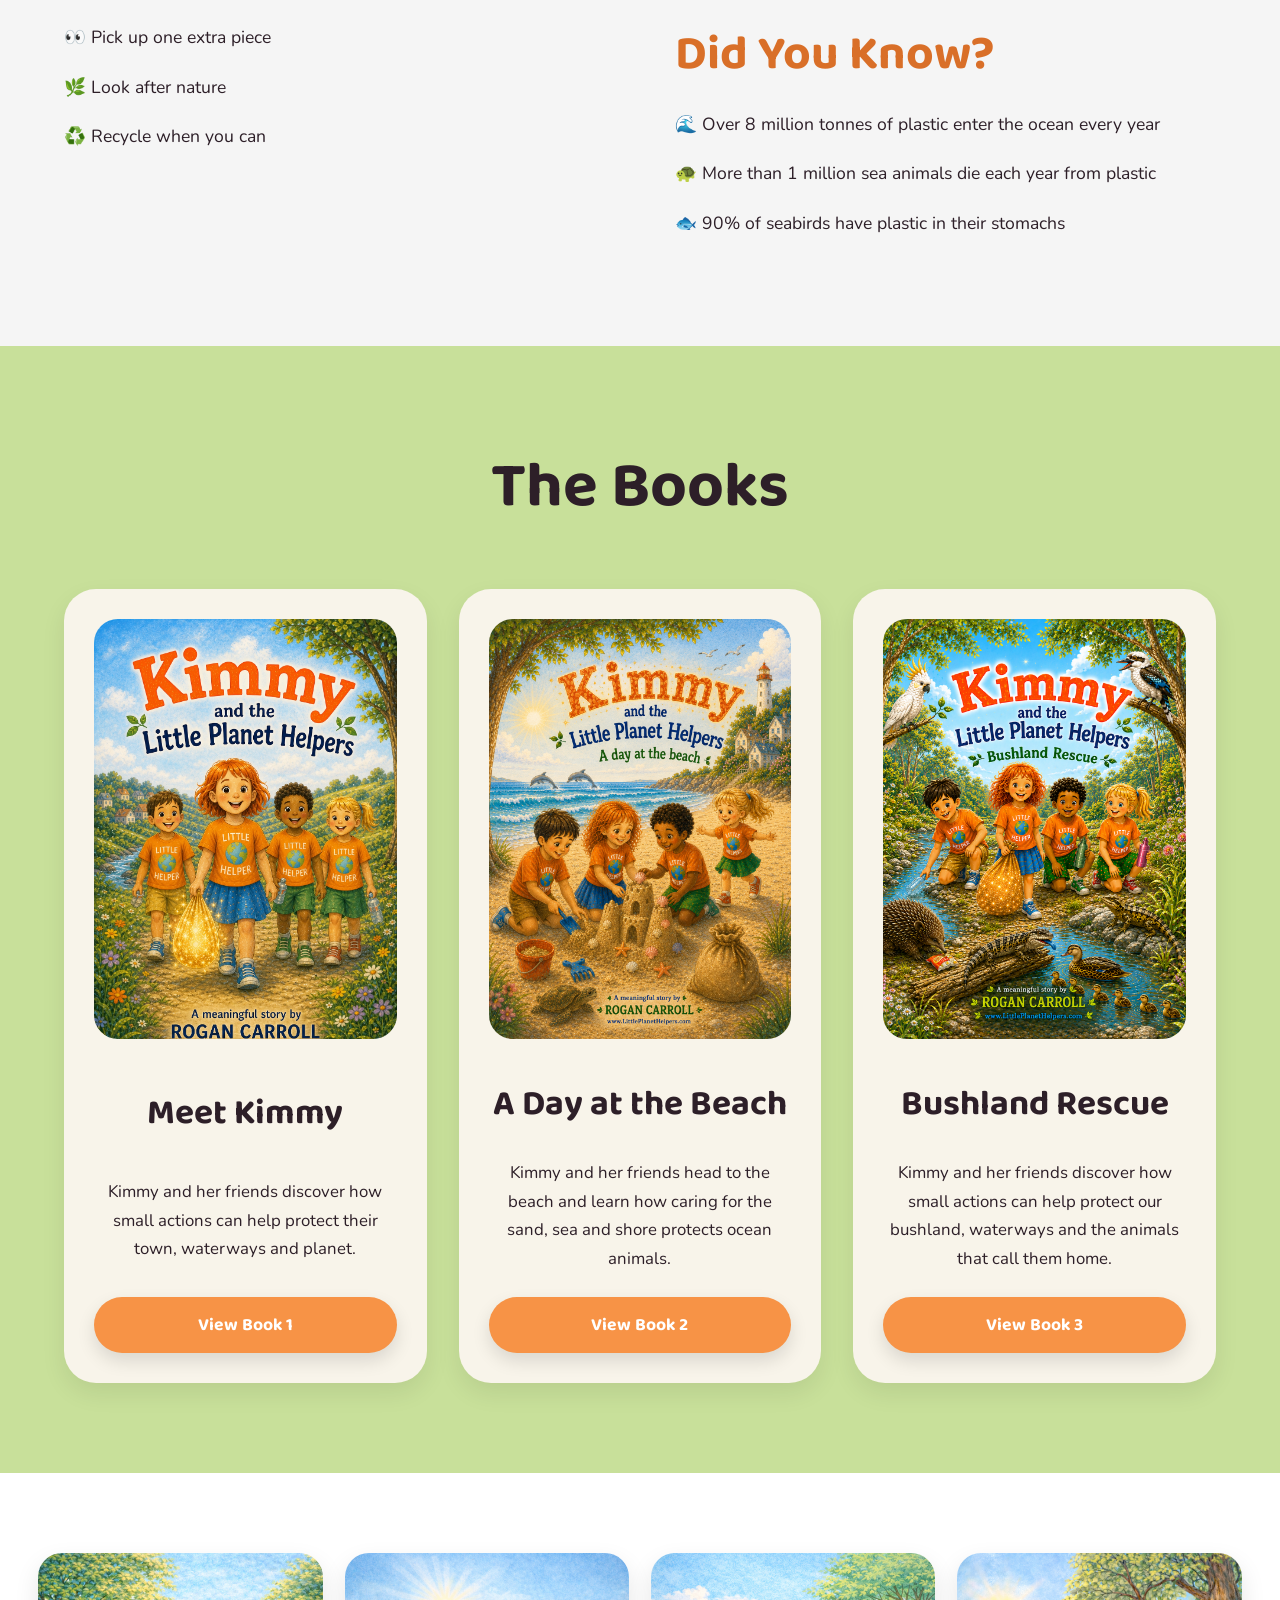
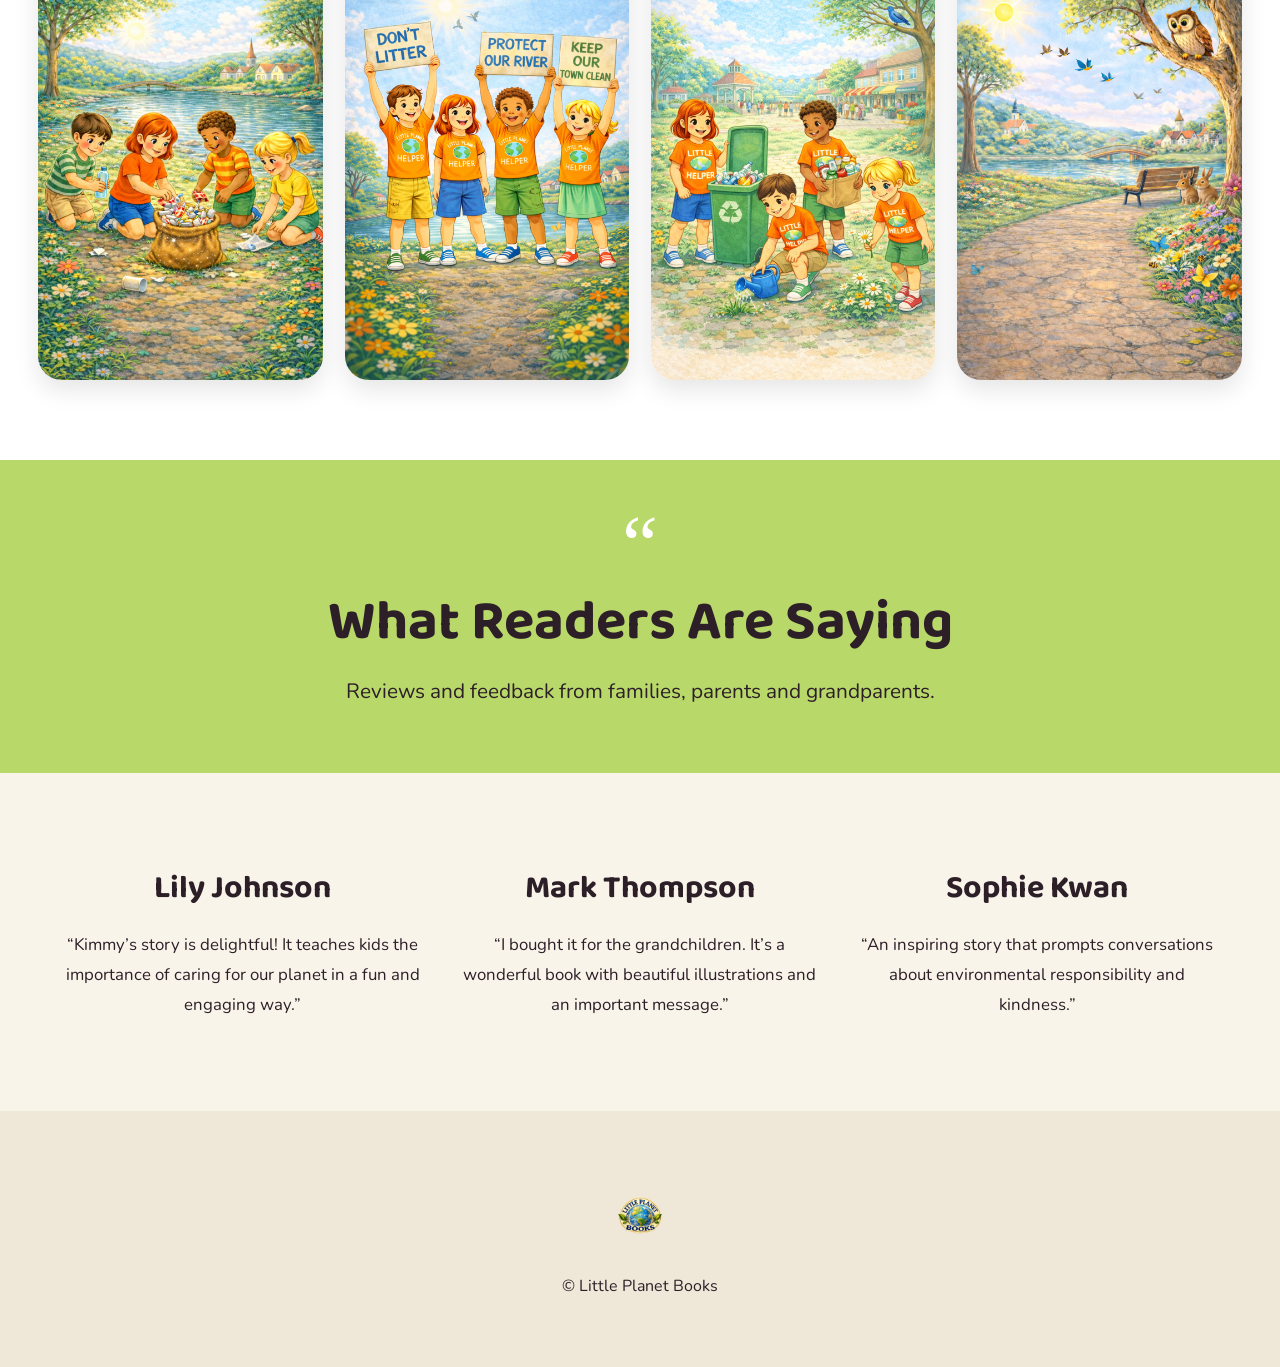
==== commit 47536fb5: "Change object-fit to cover for book card images" ====
--- a/index.html
+++ b/index.html
@@ -230,7 +230,8 @@
 .book-card img{
   width:100%;
   height:420px;
-  object-fit:contain;
+  object-fit:cover;
+  object-position:center top;
   border-radius:24px;
   margin-bottom:24px;
 }
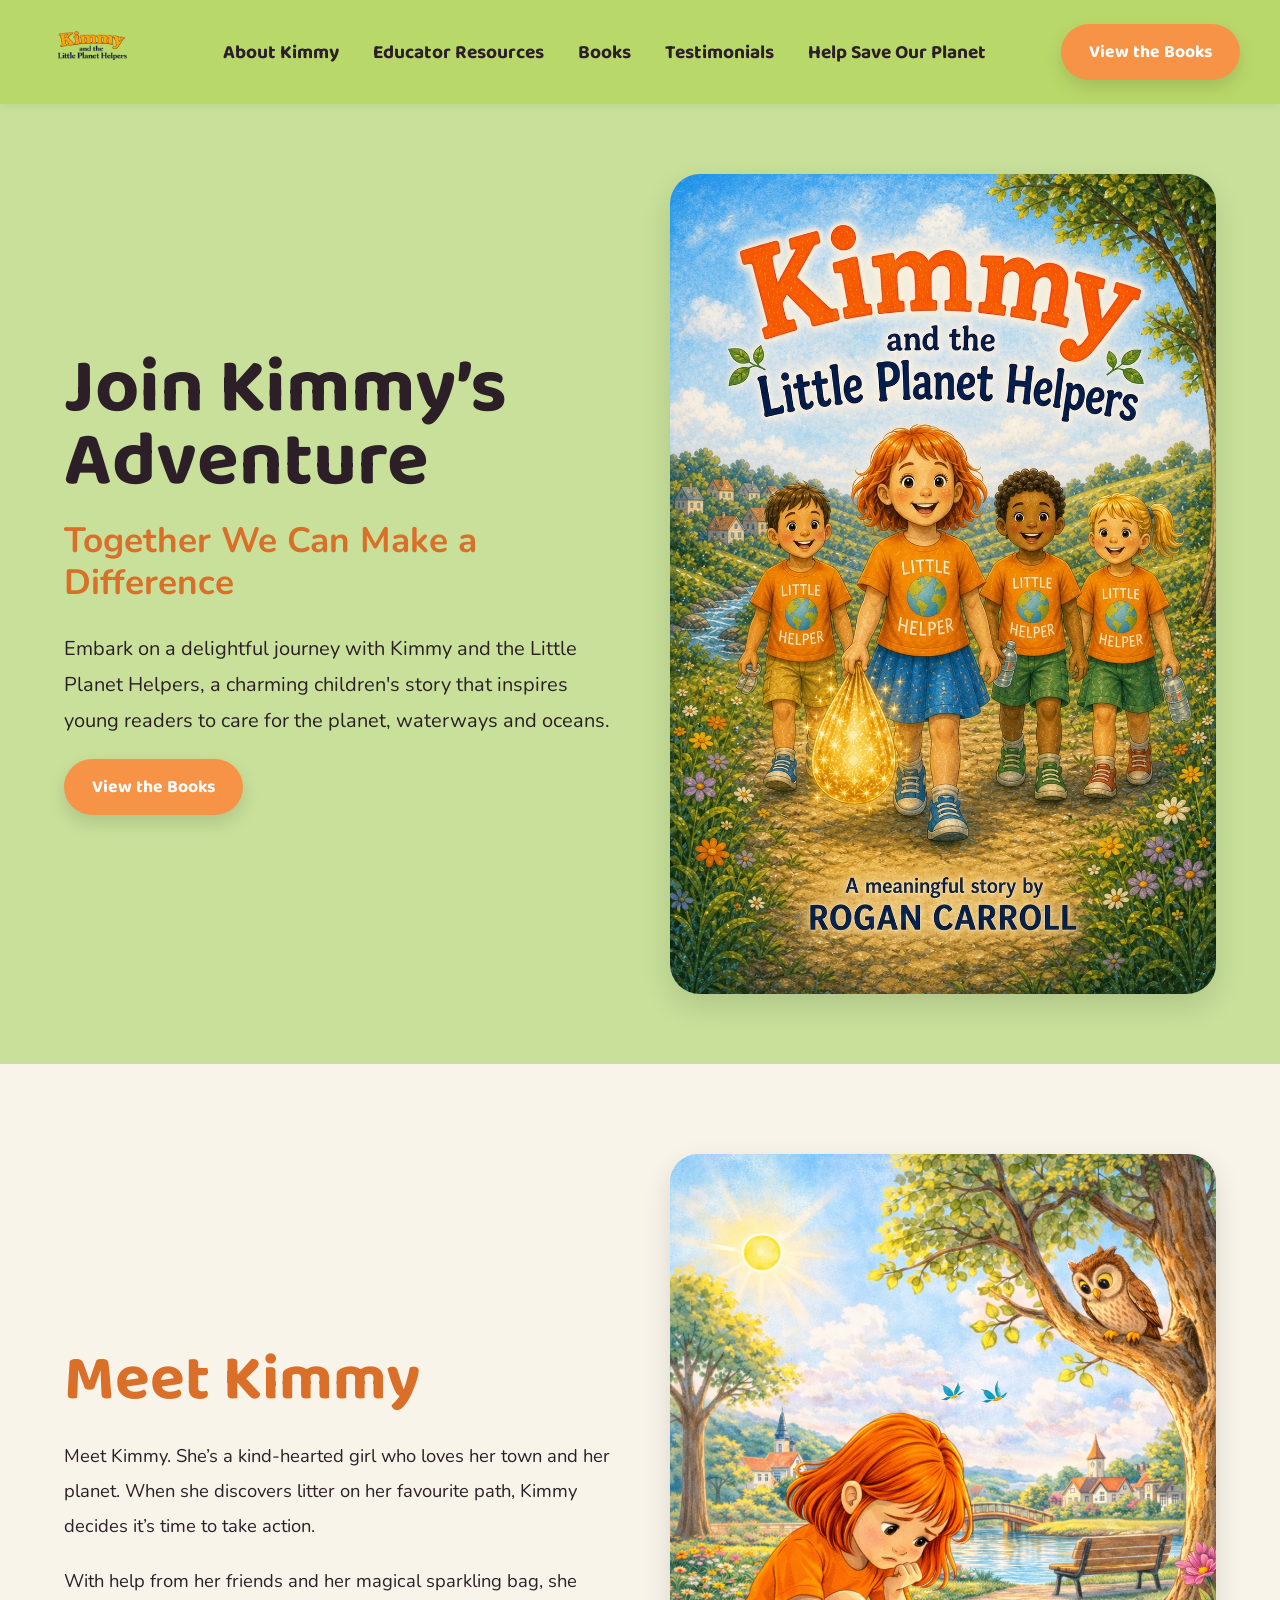
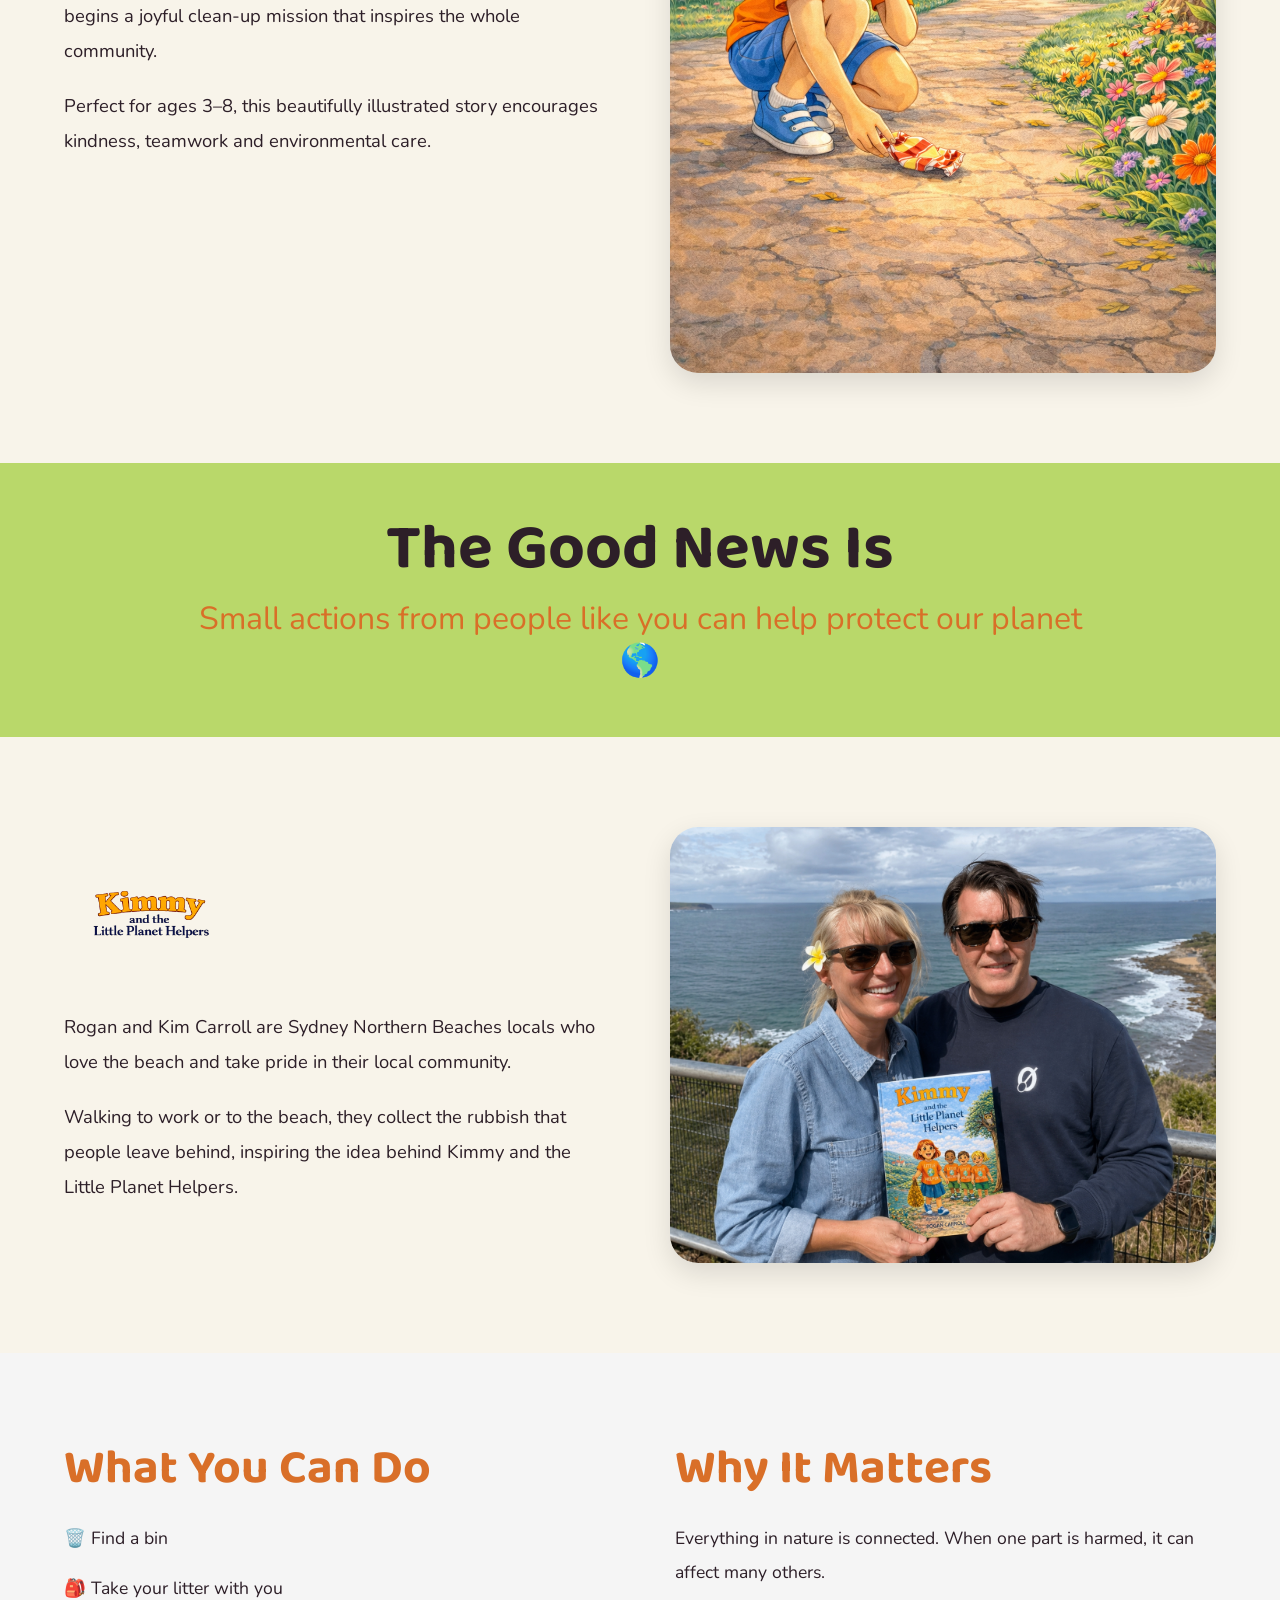
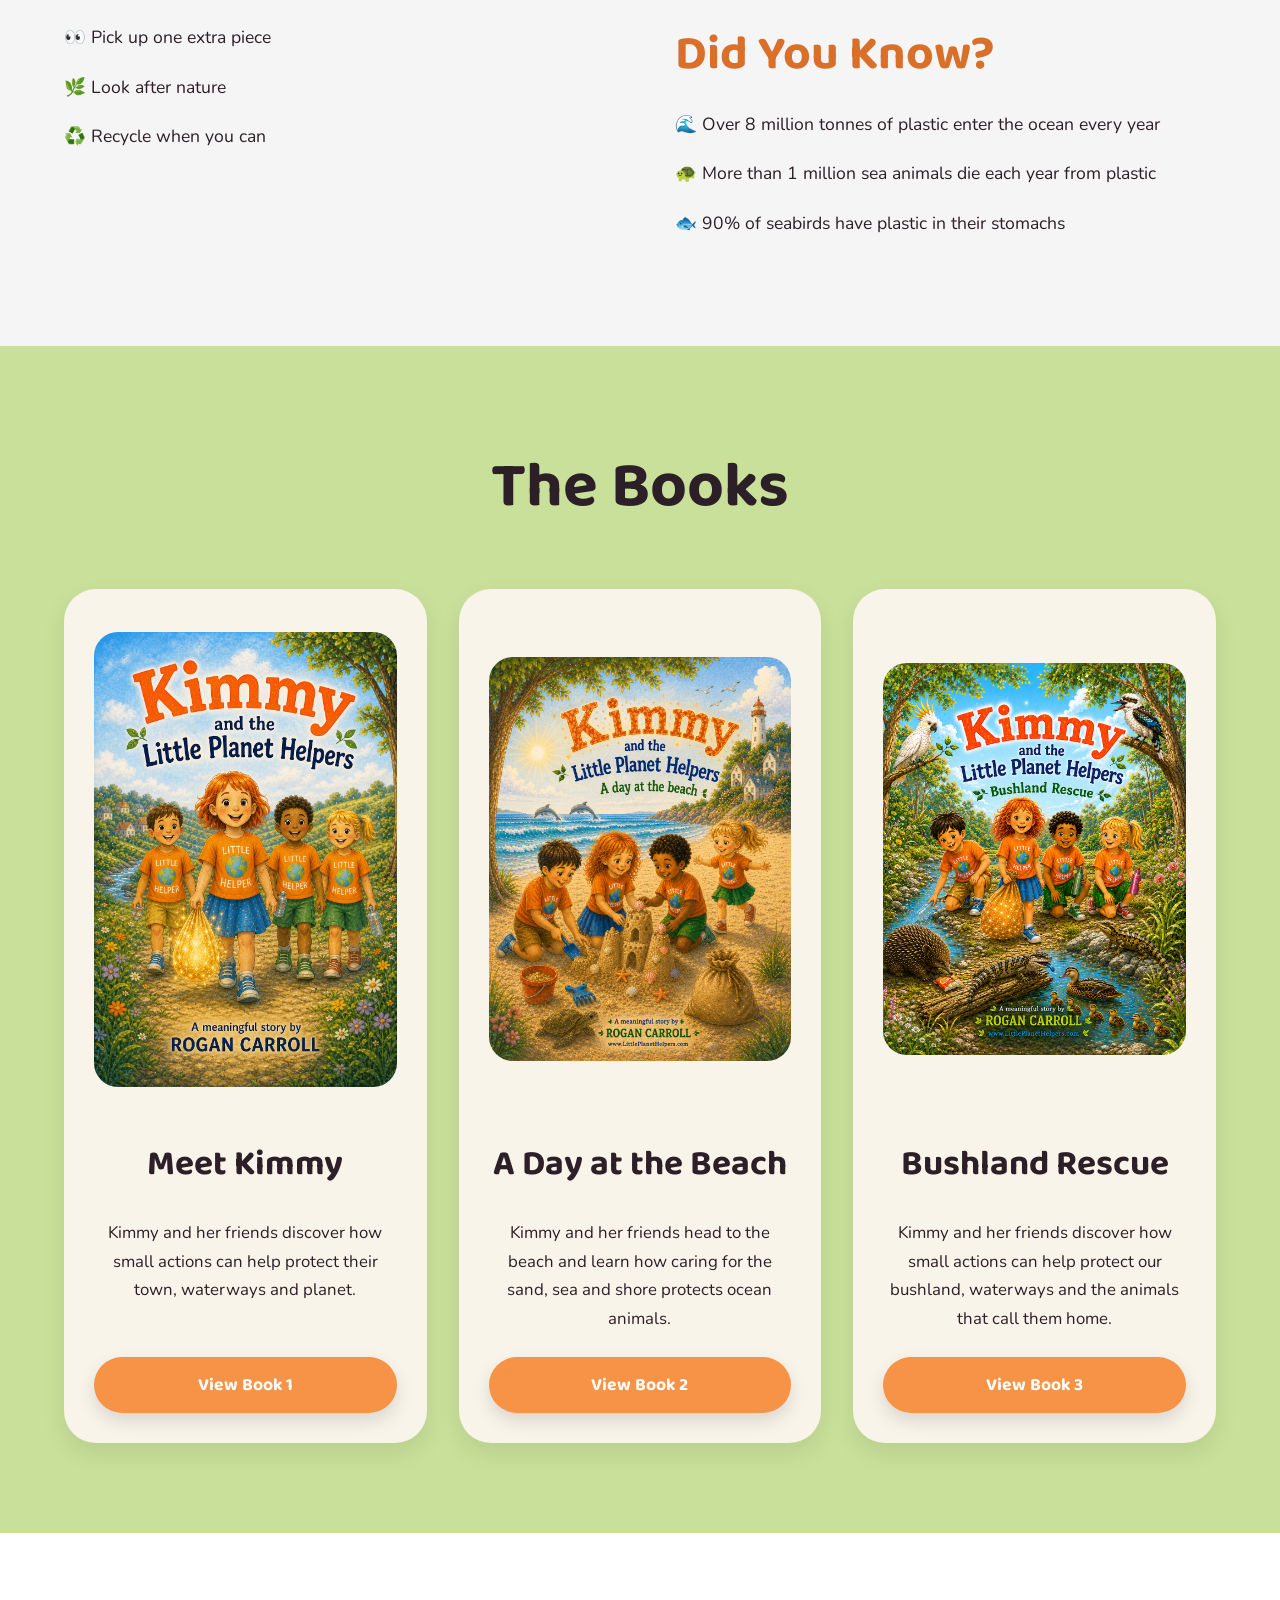
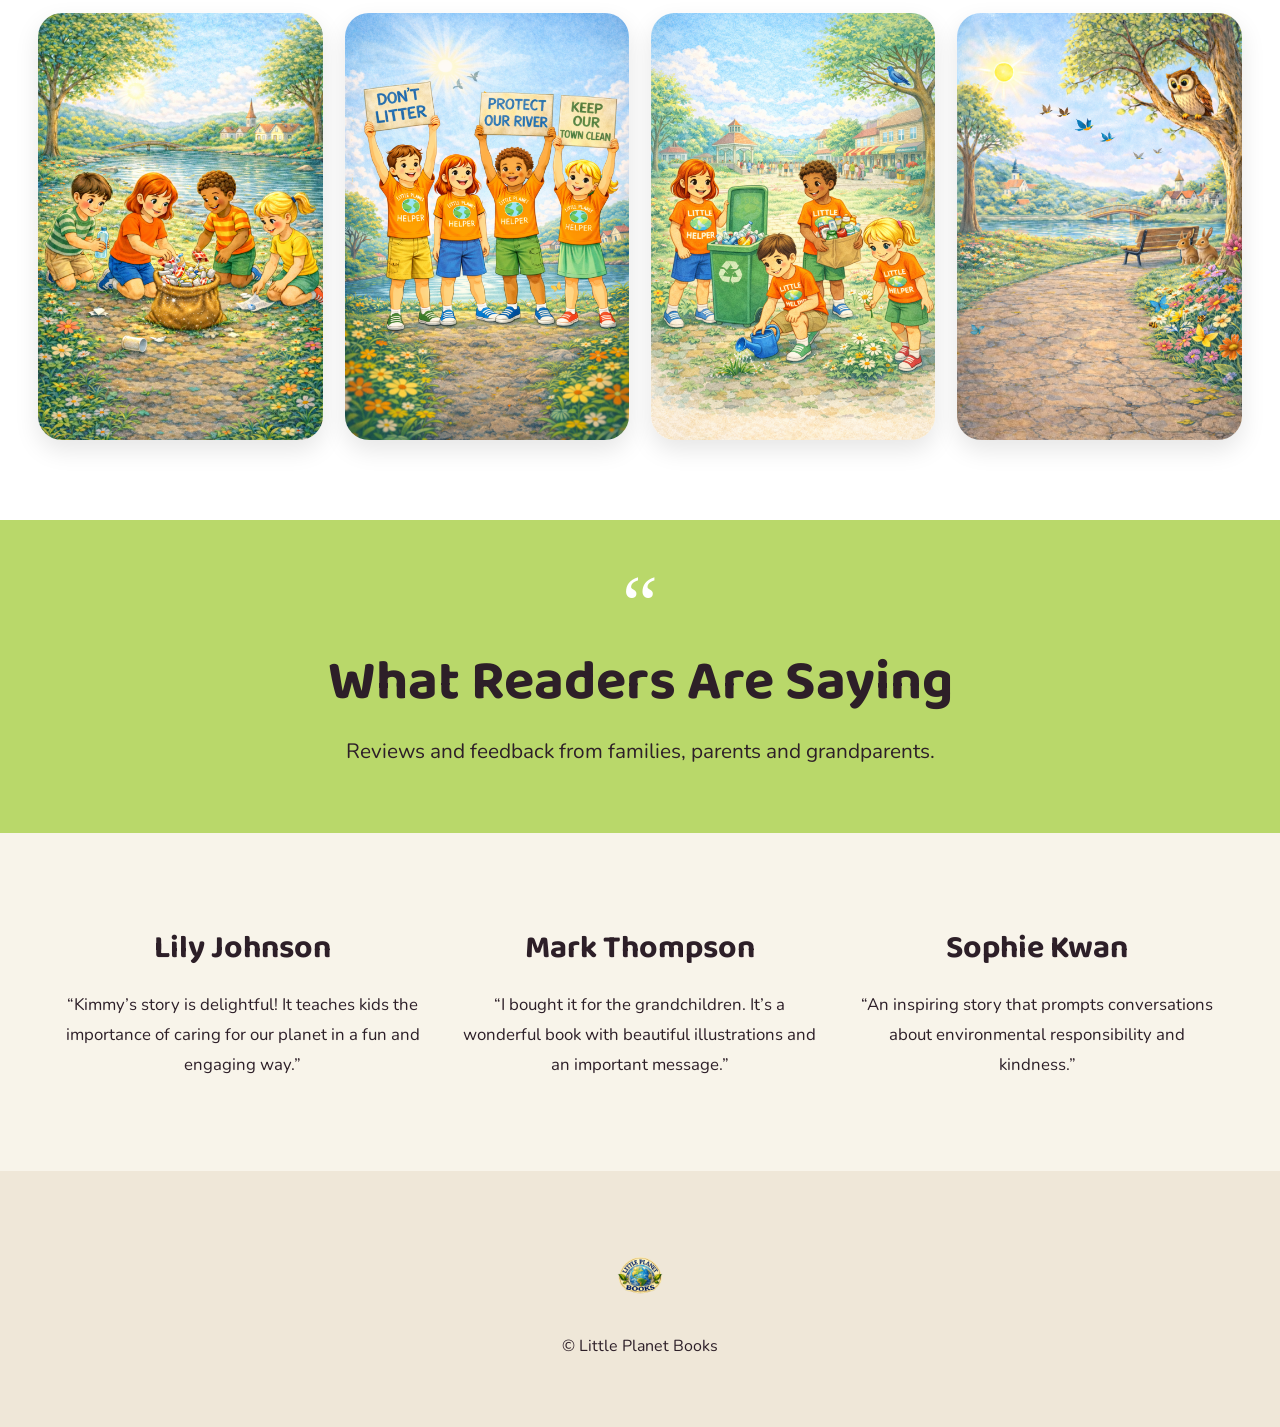
==== commit 87631675: "Refactor CSS styles and update book card structure" ====
--- a/index.html
+++ b/index.html
@@ -22,9 +22,15 @@
 
 <style>
 
-*{margin:0;padding:0;box-sizing:border-box}
-
-html{scroll-behavior:smooth}
+*{
+  margin:0;
+  padding:0;
+  box-sizing:border-box;
+}
+
+html{
+  scroll-behavior:smooth;
+}
 
 body{
   font-family:'Nunito',sans-serif;
@@ -33,9 +39,18 @@
   overflow-x:hidden;
 }
 
-img{max-width:100%;display:block}
-
-a{text-decoration:none;color:inherit}
+img{
+  max-width:100%;
+  display:block;
+}
+
+a{
+  text-decoration:none;
+  color:inherit;
+}
+
+
+/* HEADER */
 
 header{
   position:sticky;
@@ -50,9 +65,13 @@
   box-shadow:0 2px 10px rgba(0,0,0,.05);
 }
 
-header.hide{transform:translateY(-100%)}
-
-.logo img{height:72px}
+header.hide{
+  transform:translateY(-100%);
+}
+
+.logo img{
+  height:72px;
+}
 
 nav{
   display:flex;
@@ -68,7 +87,8 @@
   font-weight:700;
 }
 
-.order-btn,.buy-btn{
+.order-btn,
+.buy-btn{
   background:#f79346;
   color:white;
   padding:14px 28px;
@@ -80,6 +100,9 @@
   box-shadow:0 8px 18px rgba(0,0,0,.12);
 }
 
+
+/* HERO */
+
 .hero{
   background:#c8e09a;
   padding:70px 5%;
@@ -119,7 +142,12 @@
   box-shadow:0 12px 30px rgba(0,0,0,.12);
 }
 
-.section{padding:90px 5%}
+
+/* STANDARD SECTIONS */
+
+.section{
+  padding:90px 5%;
+}
 
 .section-inner{
   max-width:1300px;
@@ -149,6 +177,9 @@
   box-shadow:0 10px 28px rgba(0,0,0,.12);
 }
 
+
+/* GREEN BANNER */
+
 .green-banner{
   background:#b9d86a;
   padding:55px 5%;
@@ -170,6 +201,9 @@
   margin:auto;
 }
 
+
+/* HELP SECTION */
+
 .help-section{
   background:#f5f5f5;
   padding:90px 5%;
@@ -197,6 +231,9 @@
   margin-bottom:16px;
 }
 
+
+/* BOOKS */
+
 .books-section{
   background:#c8e09a;
   padding:90px 5%;
@@ -215,6 +252,7 @@
   gap:32px;
   max-width:1350px;
   margin:auto;
+  align-items:stretch;
 }
 
 .book-card{
@@ -224,16 +262,23 @@
   box-shadow:0 10px 24px rgba(0,0,0,.08);
   display:flex;
   flex-direction:column;
-  justify-content:space-between;
-}
-
-.book-card img{
-  width:100%;
-  height:420px;
-  object-fit:cover;
-  object-position:center top;
+}
+
+.book-cover{
+  height:480px;
+  display:flex;
+  align-items:center;
+  justify-content:center;
+  margin-bottom:24px;
+}
+
+.book-cover img{
+  width:auto;
+  height:auto;
+  max-width:100%;
+  max-height:100%;
+  object-fit:contain;
   border-radius:24px;
-  margin-bottom:24px;
 }
 
 .book-card h3{
@@ -251,7 +296,15 @@
   font-size:1.05rem;
   line-height:1.7;
   margin-bottom:24px;
-}
+  flex-grow:1;
+}
+
+.book-card .buy-btn{
+  margin-top:auto;
+}
+
+
+/* GALLERY */
 
 .gallery-section{
   background:white;
@@ -272,6 +325,9 @@
   box-shadow:0 10px 24px rgba(0,0,0,.1);
 }
 
+
+/* TESTIMONIAL DIVIDER */
+
 .testimonial-divider{
   background:#b9d86a;
   padding:60px 5%;
@@ -296,6 +352,9 @@
   font-size:1.3rem;
 }
 
+
+/* TESTIMONIALS */
+
 .testimonials{
   background:#f8f4ea;
   padding:90px 5%;
@@ -310,7 +369,9 @@
   gap:40px;
 }
 
-.testimonial{text-align:center}
+.testimonial{
+  text-align:center;
+}
 
 .testimonial h3{
   font-family:'Baloo 2',cursive;
@@ -323,6 +384,9 @@
   line-height:1.8;
 }
 
+
+/* FOOTER */
+
 footer{
   background:#efe7d8;
   padding:70px 5%;
@@ -334,22 +398,12 @@
   margin:auto auto 24px;
 }
 
-footer p{font-size:1rem}
-
-.float-buy{
-  position:fixed;
-  right:20px;
-  bottom:20px;
-  background:#f79346;
-  color:white;
-  padding:14px 26px;
-  border-radius:999px;
-  font-family:'Baloo 2',cursive;
-  font-size:1.15rem;
-  font-weight:700;
-  z-index:999;
-  box-shadow:0 10px 24px rgba(0,0,0,.18);
-}
+footer p{
+  font-size:1rem;
+}
+
+
+/* TABLET */
 
 @media(max-width:900px){
 
@@ -364,8 +418,18 @@
     grid-template-columns:1fr 1fr;
   }
 
-  .section-image{order:2}
-}
+  .section-image{
+    order:2;
+  }
+
+  .book-cover{
+    height:440px;
+  }
+
+}
+
+
+/* MOBILE */
 
 @media(max-width:600px){
 
@@ -375,7 +439,9 @@
     flex-direction:column;
   }
 
-  .logo img{height:110px}
+  .logo img{
+    height:110px;
+  }
 
   nav{
     gap:8px 16px;
@@ -393,7 +459,9 @@
     font-size:.92rem;
   }
 
-  .hero{padding:38px 20px}
+  .hero{
+    padding:38px 20px;
+  }
 
   .hero-text h1{
     font-size:2.7rem;
@@ -424,7 +492,9 @@
     line-height:1.4;
   }
 
-  .section{padding:50px 20px}
+  .section{
+    padding:50px 20px;
+  }
 
   .section-text h2,
   .books-section h2{
@@ -449,7 +519,13 @@
     grid-template-columns:1fr;
   }
 
-  .book-card{padding:24px}
+  .book-card{
+    padding:24px;
+  }
+
+  .book-cover{
+    height:420px;
+  }
 
   .gallery-grid{
     grid-template-columns:1fr 1fr;
@@ -464,12 +540,6 @@
     font-size:3.2rem;
   }
 
-  .float-buy{
-    padding:10px 18px;
-    font-size:.92rem;
-    right:14px;
-    bottom:14px;
-  }
 }
 
 </style>
@@ -477,6 +547,7 @@
 </head>
 
 <body>
+
 
 <header id="header">
 
@@ -500,6 +571,7 @@
 
 </header>
 
+
 <section class="hero">
 
   <div class="hero-inner">
@@ -532,6 +604,7 @@
 
 </section>
 
+
 <section class="section" id="about">
 
   <div class="section-inner">
@@ -566,6 +639,7 @@
 
 </section>
 
+
 <section class="green-banner">
 
   <h2>The Good News Is</h2>
@@ -575,6 +649,7 @@
   </p>
 
 </section>
+
 
 <section class="section">
 
@@ -608,6 +683,7 @@
 
 </section>
 
+
 <section class="help-section" id="help">
 
   <div class="help-grid">
@@ -645,16 +721,22 @@
 
 </section>
 
+
 <section class="books-section" id="books">
 
   <h2>The Books</h2>
 
   <div class="book-row">
 
+
+    <!-- BOOK 1 -->
+
     <div class="book-card">
 
-      <img src="cover.jpg"
-           alt="Kimmy and the Little Planet Helpers Meet Kimmy">
+      <div class="book-cover">
+        <img src="cover.jpg"
+             alt="Kimmy and the Little Planet Helpers Meet Kimmy">
+      </div>
 
       <h3>Meet Kimmy</h3>
 
@@ -672,10 +754,14 @@
     </div>
 
 
+    <!-- BOOK 2 -->
+
     <div class="book-card">
 
-      <img src="Front Cover Book 2.png"
-           alt="Kimmy and the Little Planet Helpers A Day at the Beach">
+      <div class="book-cover">
+        <img src="Front Cover Book 2.png"
+             alt="Kimmy and the Little Planet Helpers A Day at the Beach">
+      </div>
 
       <h3>A Day at the Beach</h3>
 
@@ -693,10 +779,14 @@
     </div>
 
 
+    <!-- BOOK 3 -->
+
     <div class="book-card">
 
-      <img src="book3-cover.png"
-           alt="Kimmy and the Little Planet Helpers Bushland Rescue">
+      <div class="book-cover">
+        <img src="book3-cover.png"
+             alt="Kimmy and the Little Planet Helpers Bushland Rescue">
+      </div>
 
       <h3>Bushland Rescue</h3>
 
@@ -713,9 +803,11 @@
 
     </div>
 
+
   </div>
 
 </section>
+
 
 <section class="gallery-section" id="gallery">
 
@@ -730,6 +822,7 @@
 
 </section>
 
+
 <section class="testimonial-divider">
 
   <div class="quote-mark">“</div>
@@ -742,9 +835,11 @@
 
 </section>
 
+
 <section class="testimonials" id="testimonials">
 
   <div class="testimonial-grid">
+
 
     <div class="testimonial">
 
@@ -757,6 +852,7 @@
 
     </div>
 
+
     <div class="testimonial">
 
       <h3>Mark Thompson</h3>
@@ -768,6 +864,7 @@
 
     </div>
 
+
     <div class="testimonial">
 
       <h3>Sophie Kwan</h3>
@@ -779,10 +876,12 @@
 
     </div>
 
+
   </div>
 
 </section>
 
+
 <footer>
 
   <img src="little-planet-books-logo.png" alt="Little Planet Books">
@@ -791,11 +890,6 @@
 
 </footer>
 
-<a class="float-buy"
-   href="https://www.amazon.com.au/dp/B0H1HHVQQZ?binding=paperback&ref=dbs_dp_rwt_sb_pc_tpbk"
-   target="_blank">
-  View the Books
-</a>
 
 <script>
 
@@ -822,6 +916,7 @@
 });
 
 </script>
+
 
 </body>
 </html>
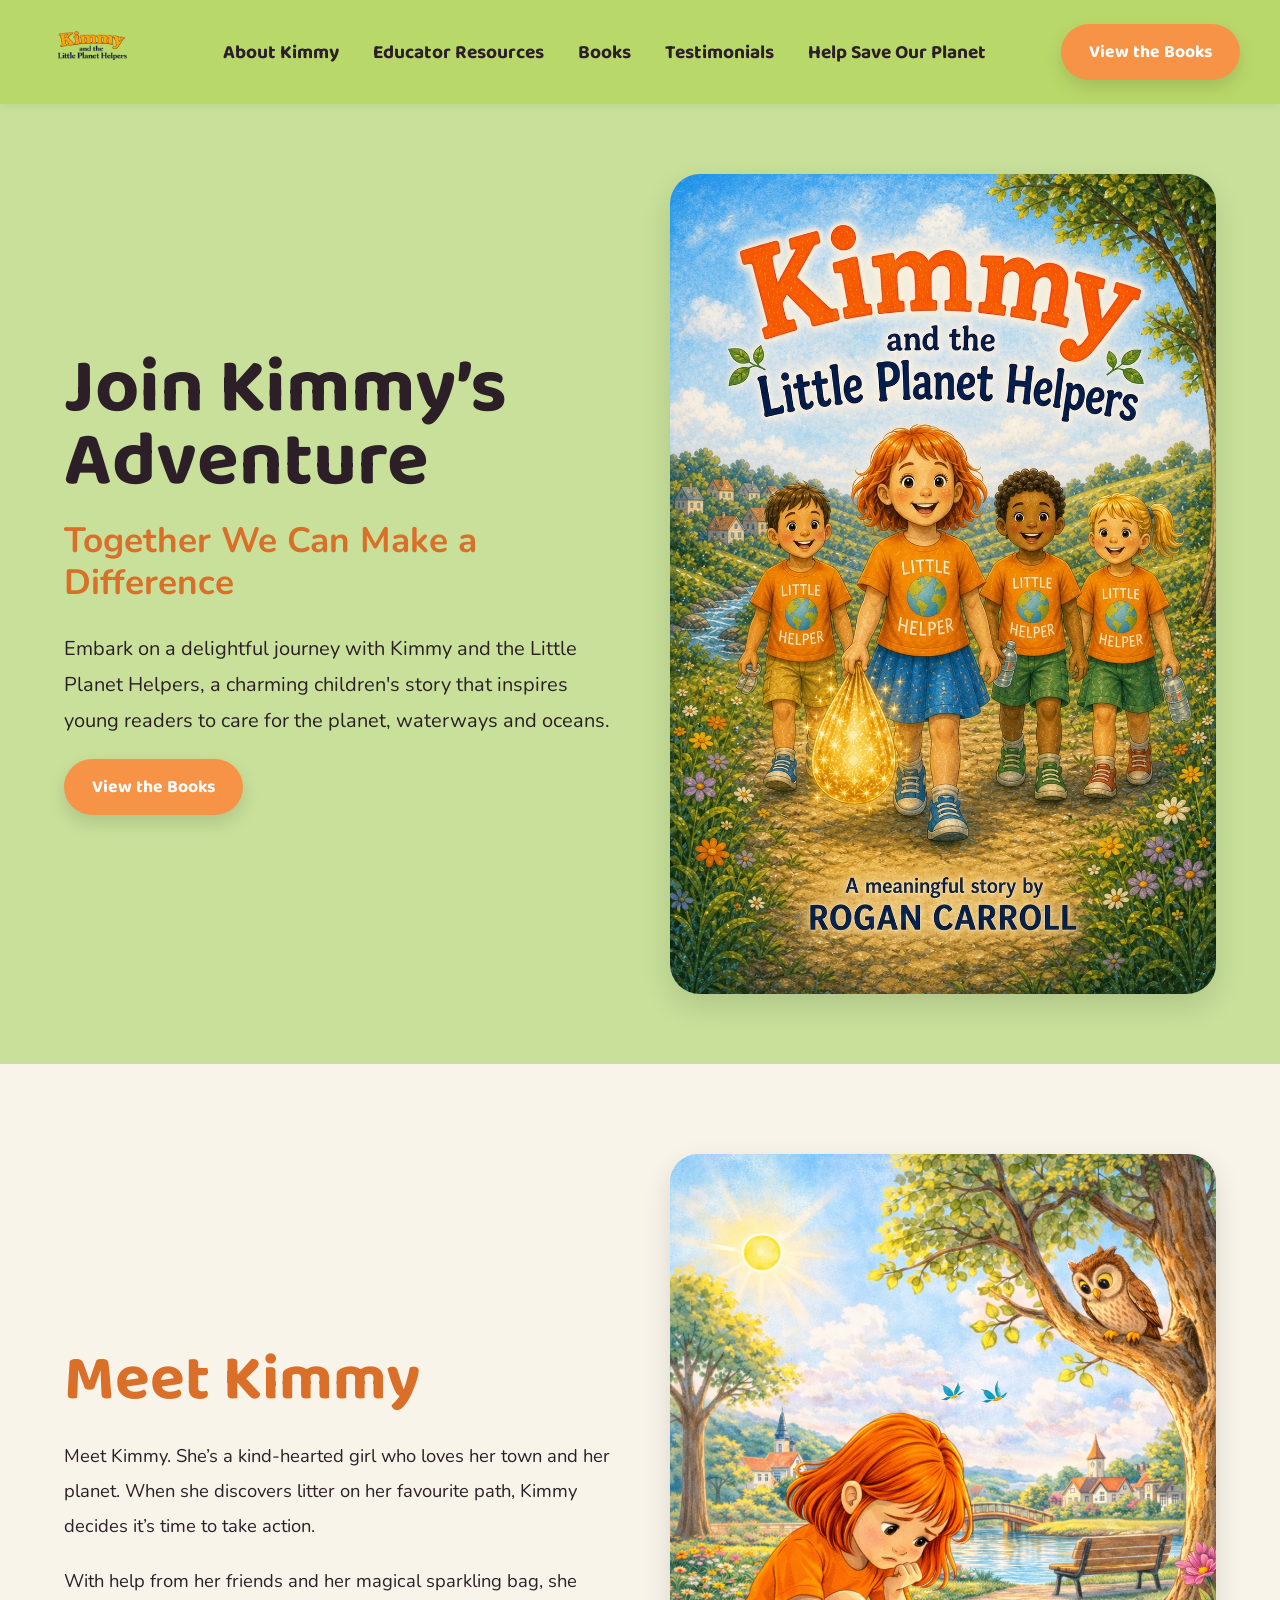
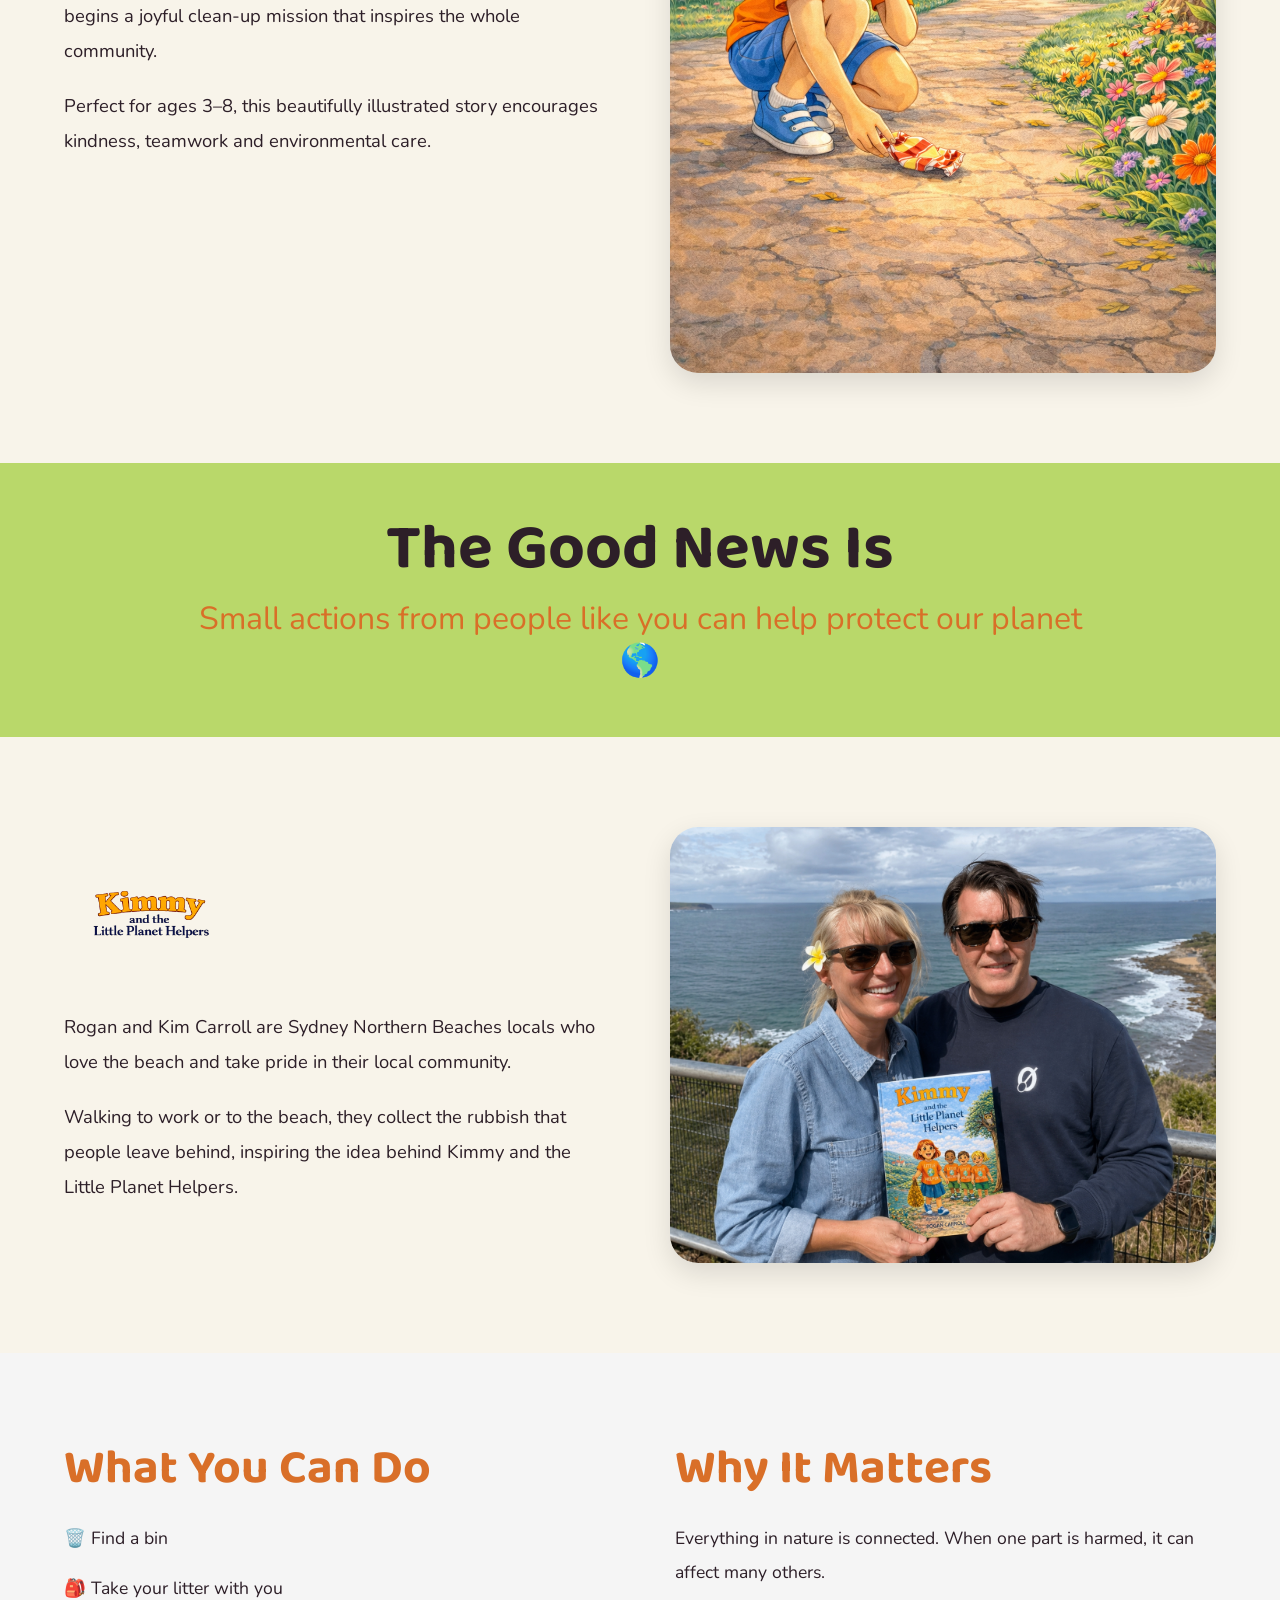
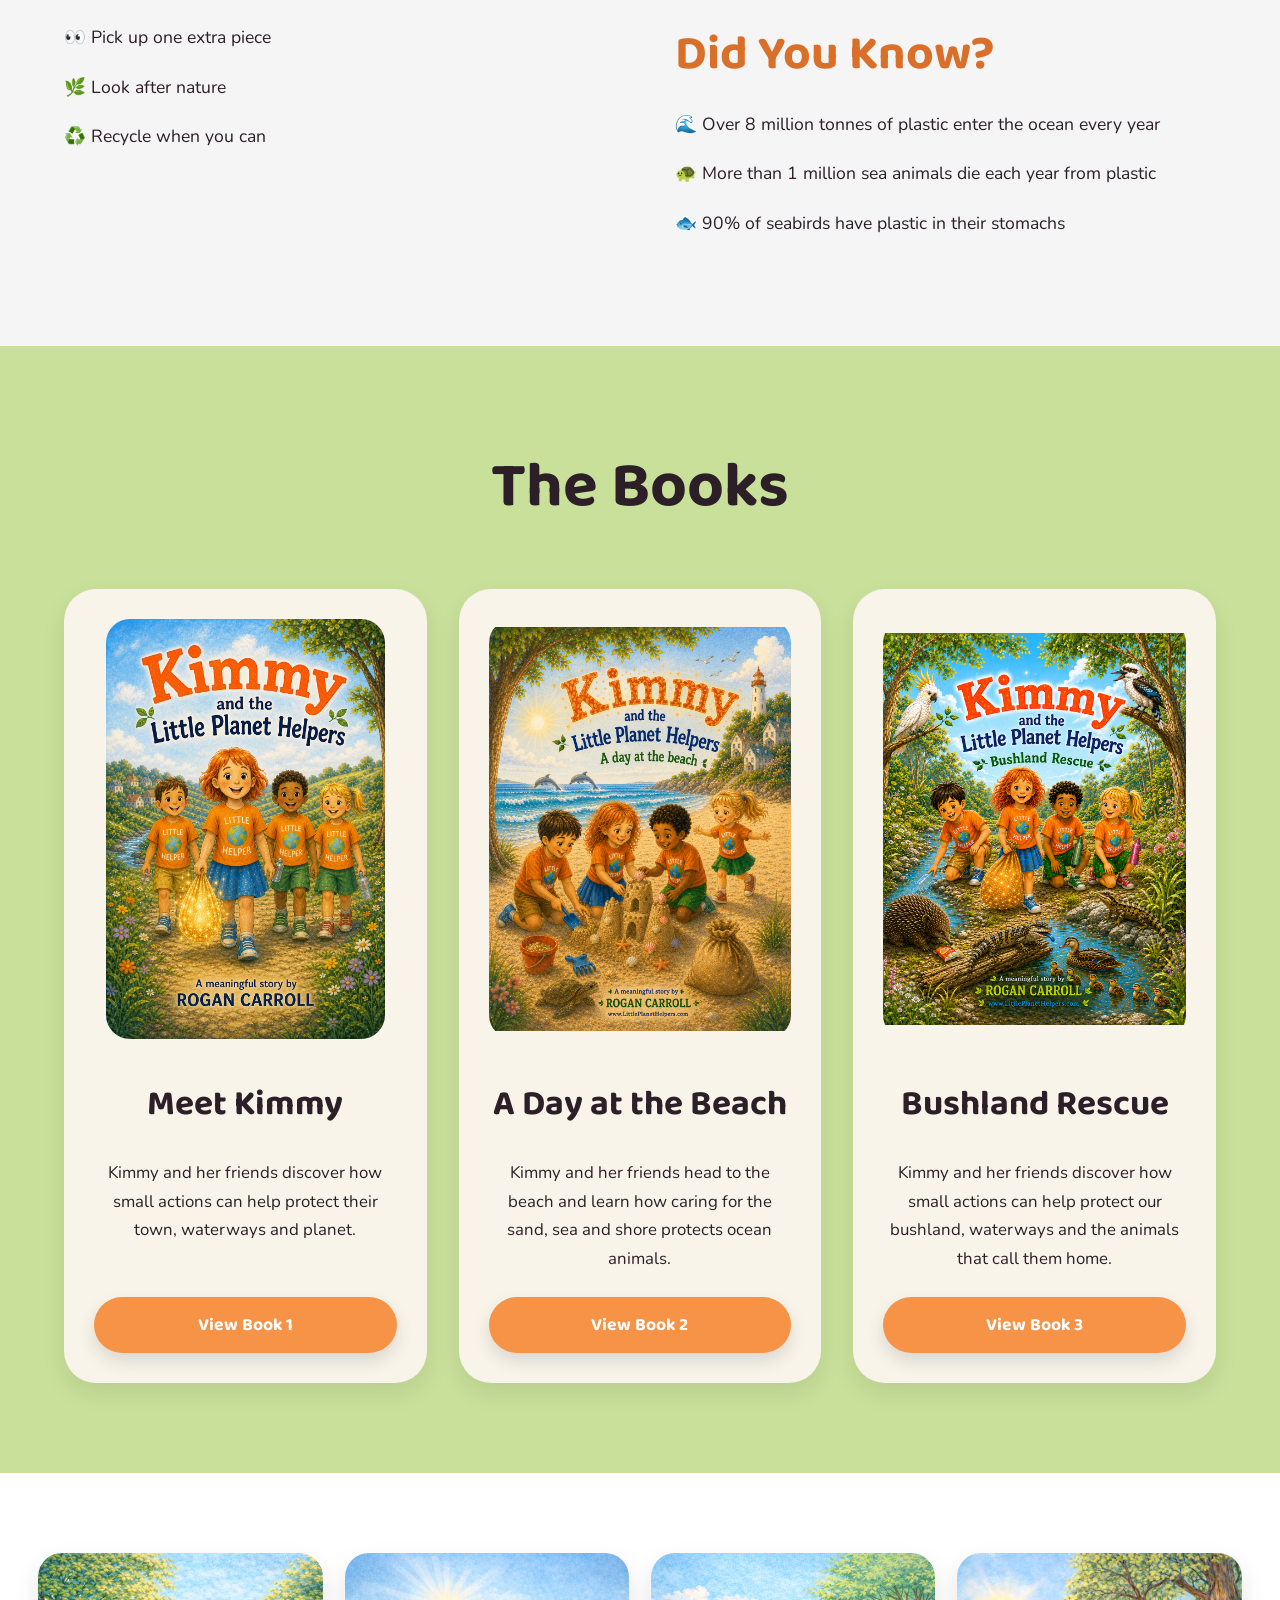
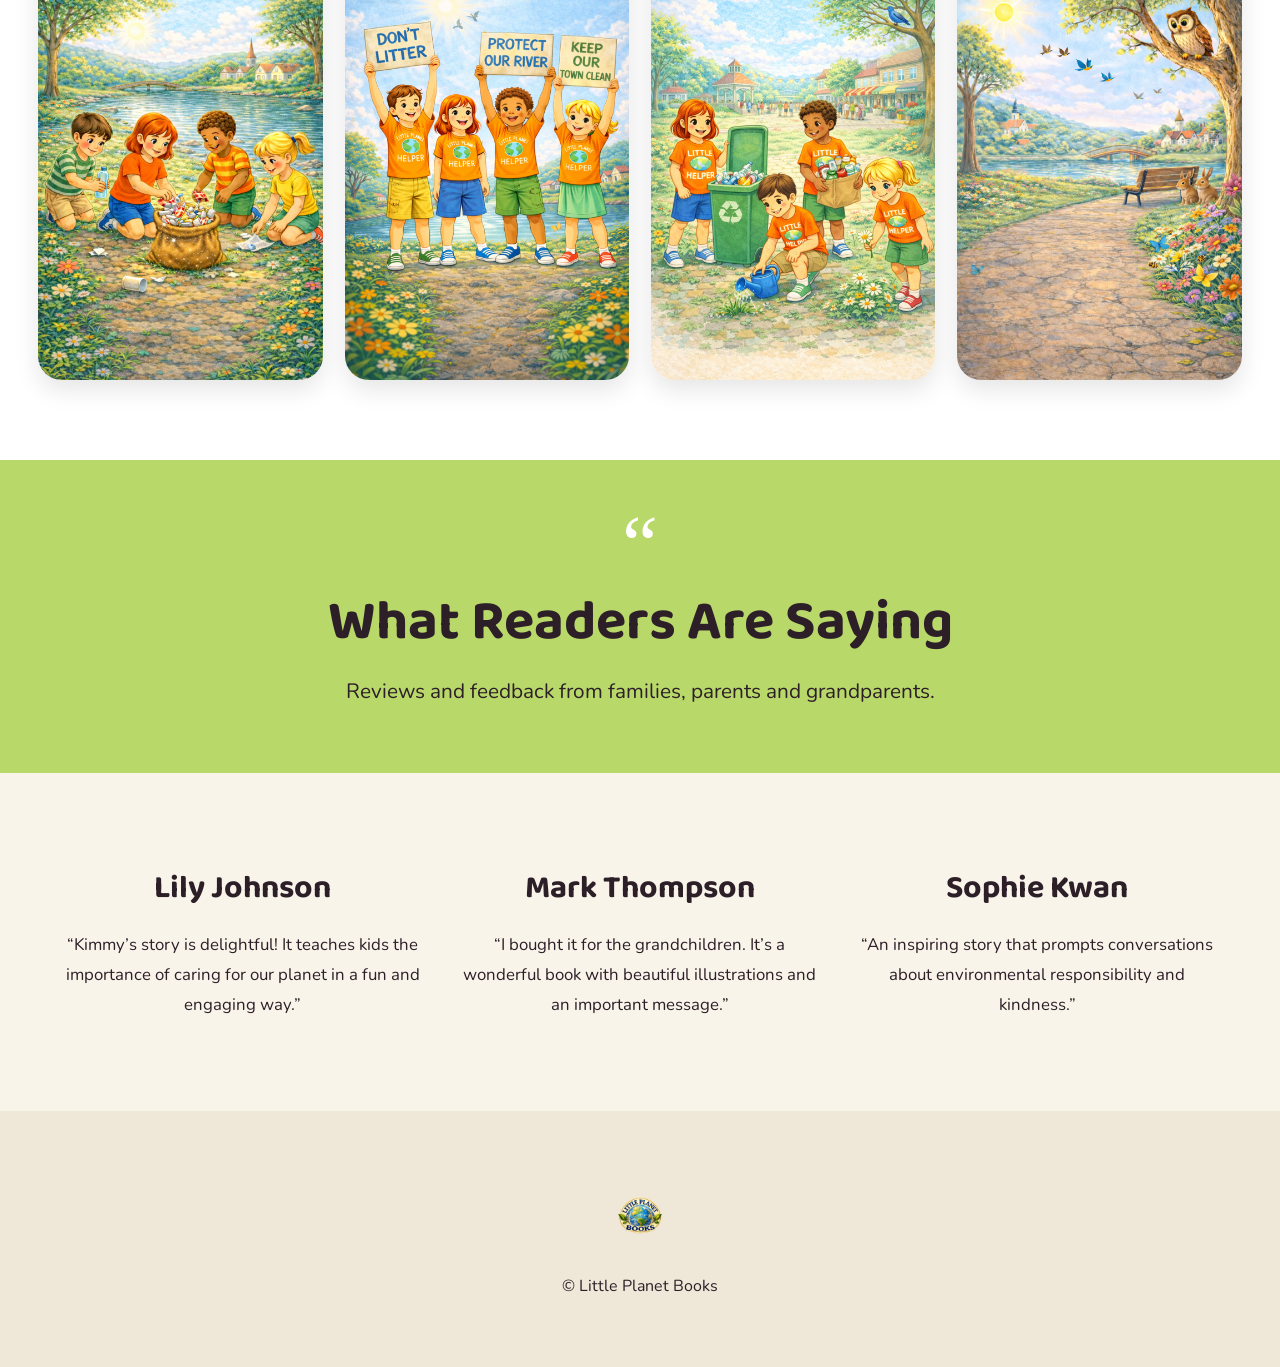
==== commit cec84e67: "Refactor book cover height and alignment styles Adjusted book cover height for different screen size" ====
--- a/index.html
+++ b/index.html
@@ -265,18 +265,17 @@
 }
 
 .book-cover{
-  height:480px;
+  height:420px;
   display:flex;
-  align-items:center;
+  align-items:flex-start;
   justify-content:center;
   margin-bottom:24px;
 }
 
 .book-cover img{
+  height:420px;
   width:auto;
-  height:auto;
   max-width:100%;
-  max-height:100%;
   object-fit:contain;
   border-radius:24px;
 }
@@ -422,10 +421,6 @@
     order:2;
   }
 
-  .book-cover{
-    height:440px;
-  }
-
 }
 
 
@@ -524,7 +519,11 @@
   }
 
   .book-cover{
-    height:420px;
+    height:380px;
+  }
+
+  .book-cover img{
+    height:380px;
   }
 
   .gallery-grid{
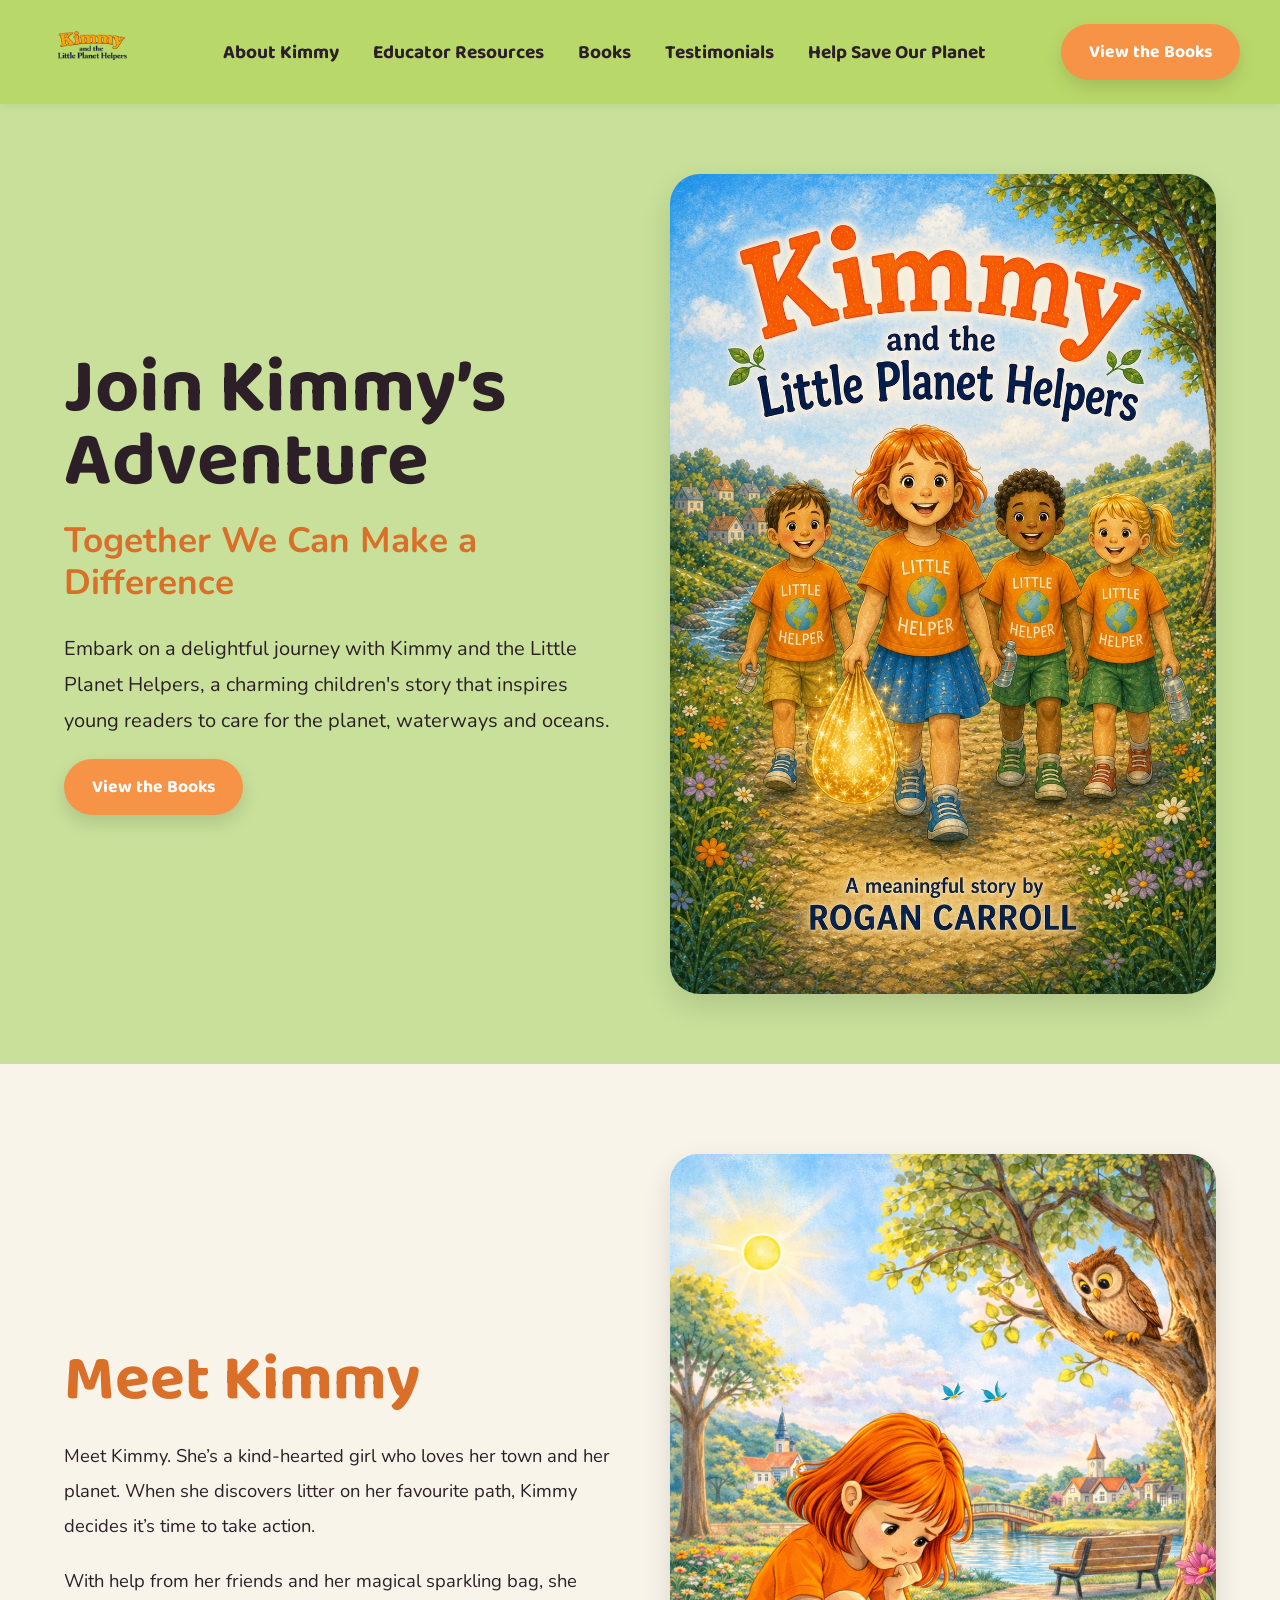
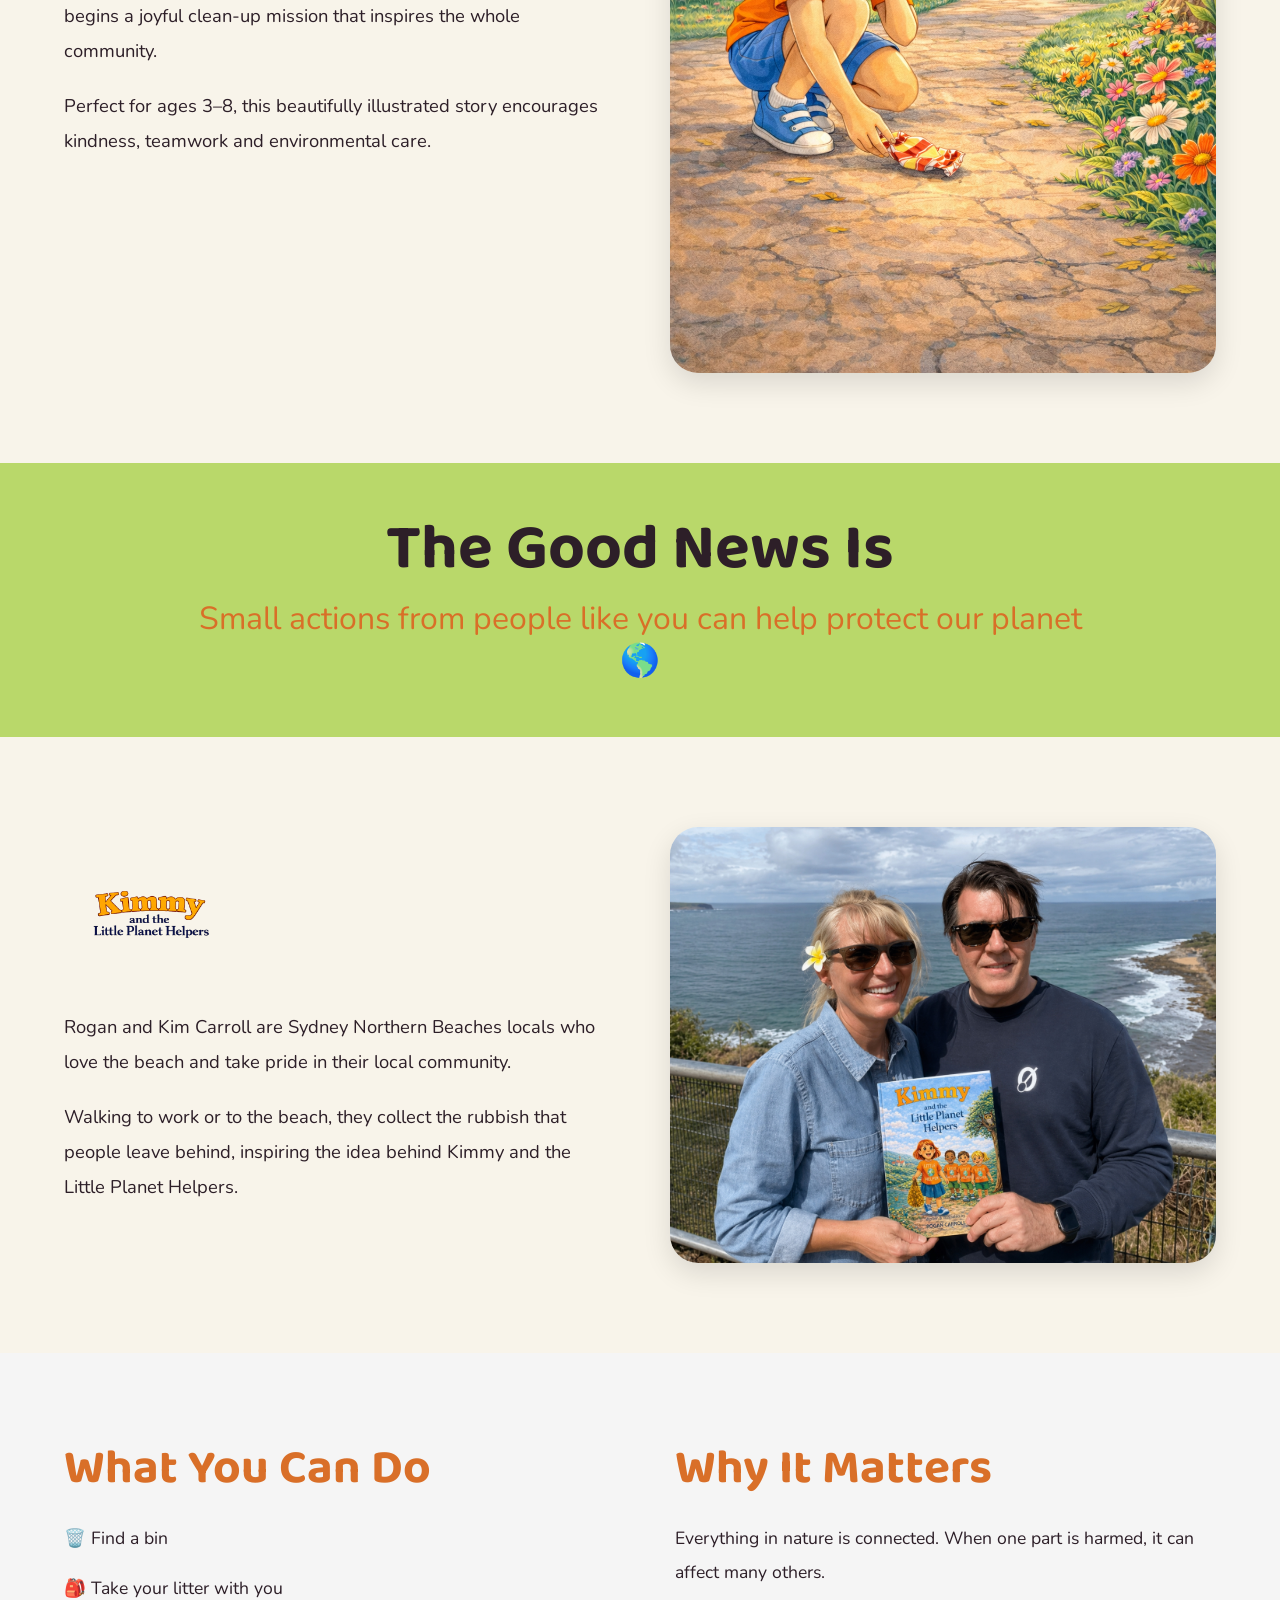
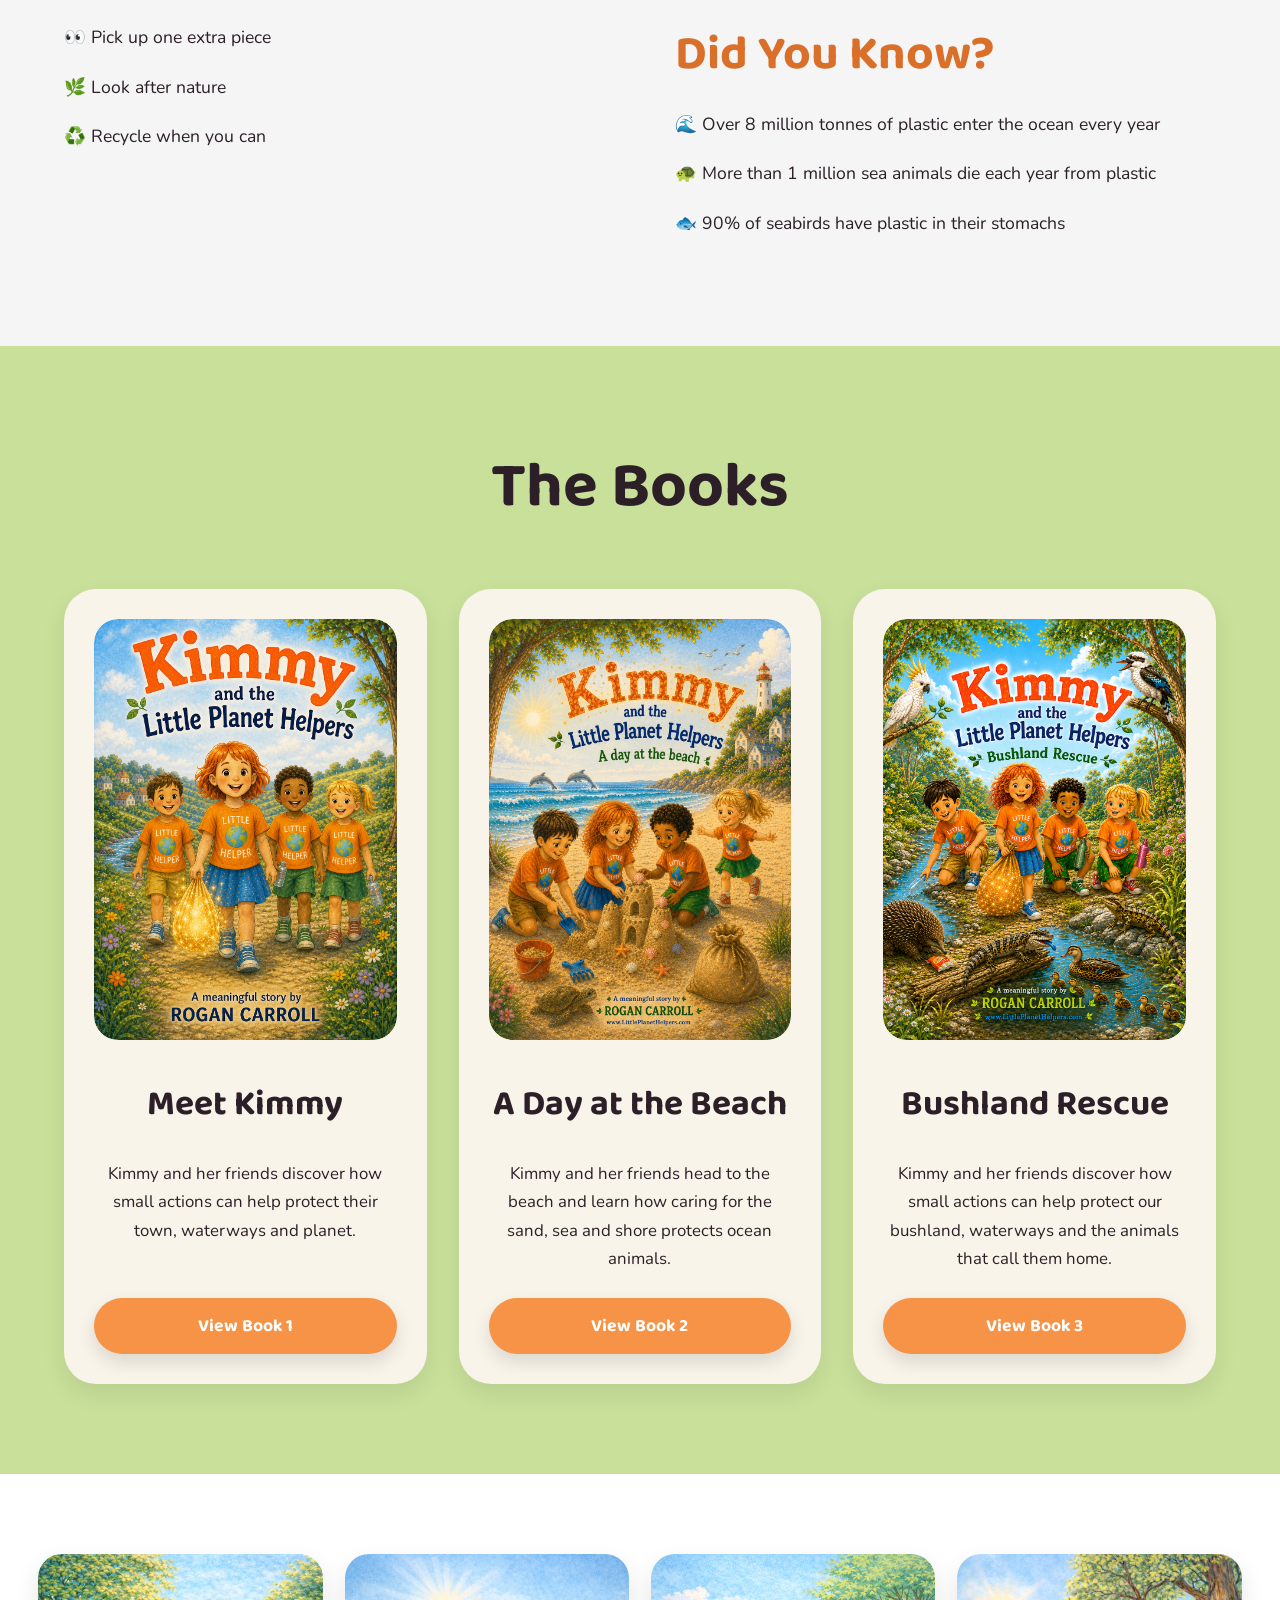
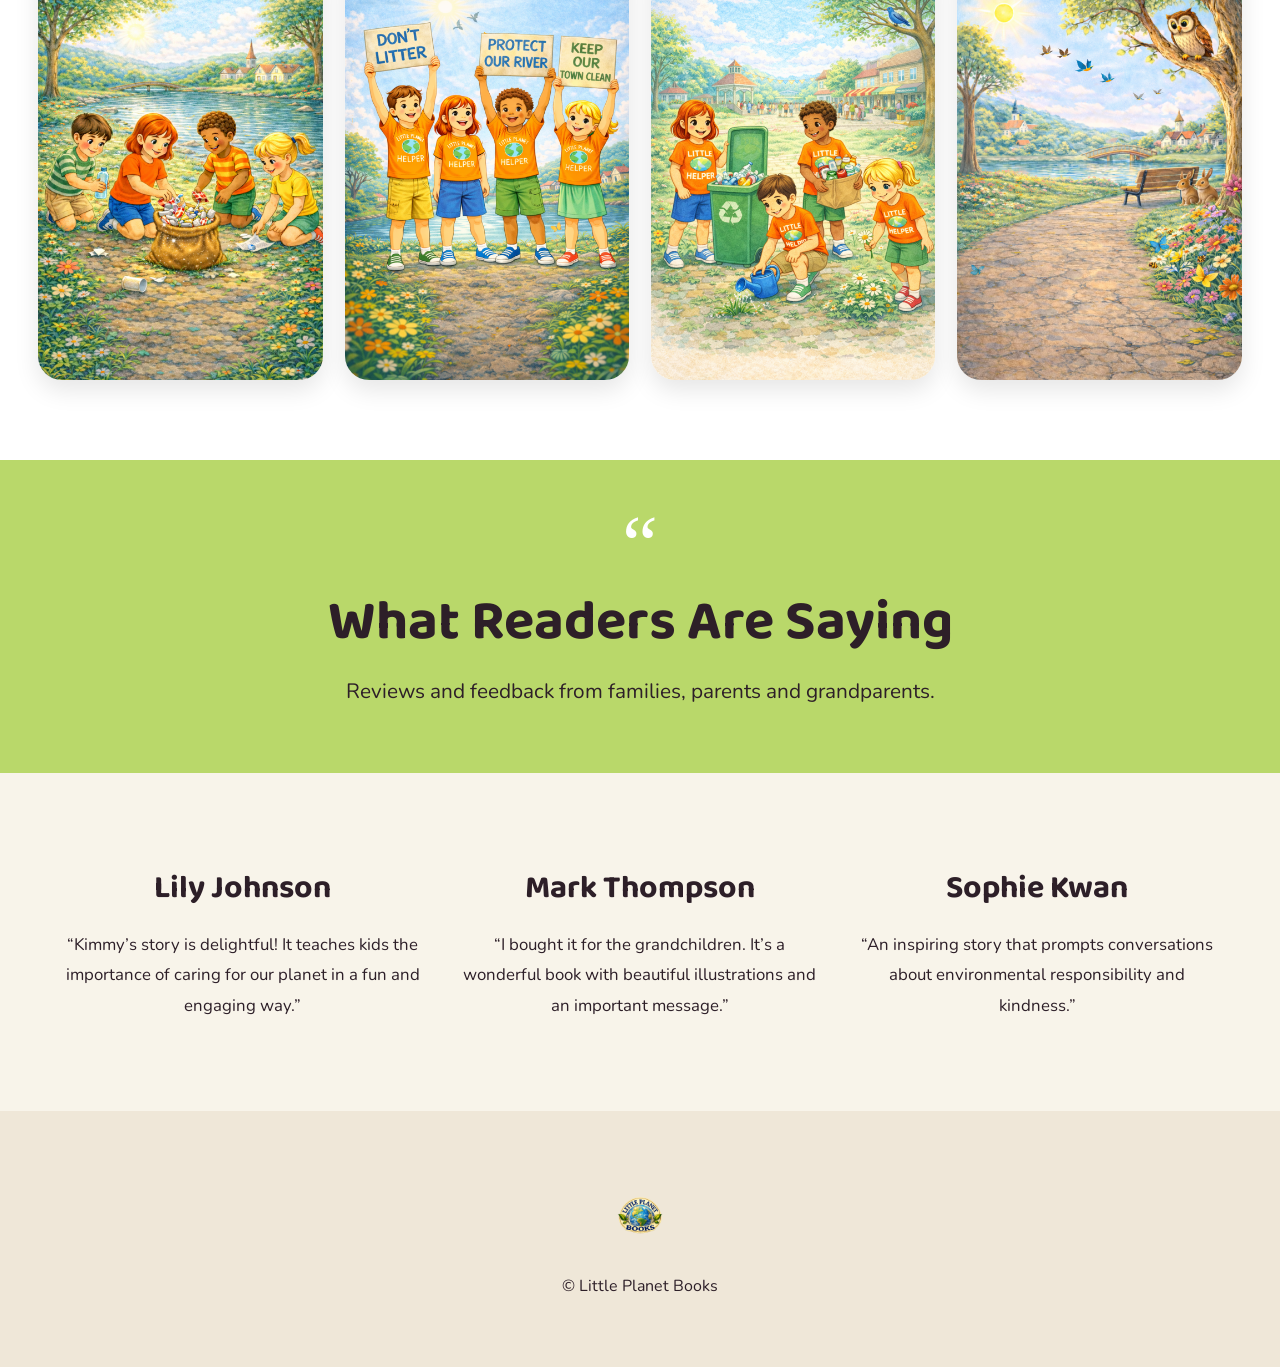
==== commit 465cc732: "Refactor book cover styles for better responsiveness Updated styles for book cover and image to impr" ====
--- a/index.html
+++ b/index.html
@@ -265,18 +265,18 @@
 }
 
 .book-cover{
-  height:420px;
-  display:flex;
-  align-items:flex-start;
-  justify-content:center;
+  width:100%;
+  aspect-ratio:0.72;
+  overflow:hidden;
+  border-radius:24px;
   margin-bottom:24px;
 }
 
 .book-cover img{
-  height:420px;
-  width:auto;
-  max-width:100%;
-  object-fit:contain;
+  width:100%;
+  height:100%;
+  object-fit:cover;
+  object-position:center center;
   border-radius:24px;
 }
 
@@ -518,14 +518,6 @@
     padding:24px;
   }
 
-  .book-cover{
-    height:380px;
-  }
-
-  .book-cover img{
-    height:380px;
-  }
-
   .gallery-grid{
     grid-template-columns:1fr 1fr;
     gap:14px;
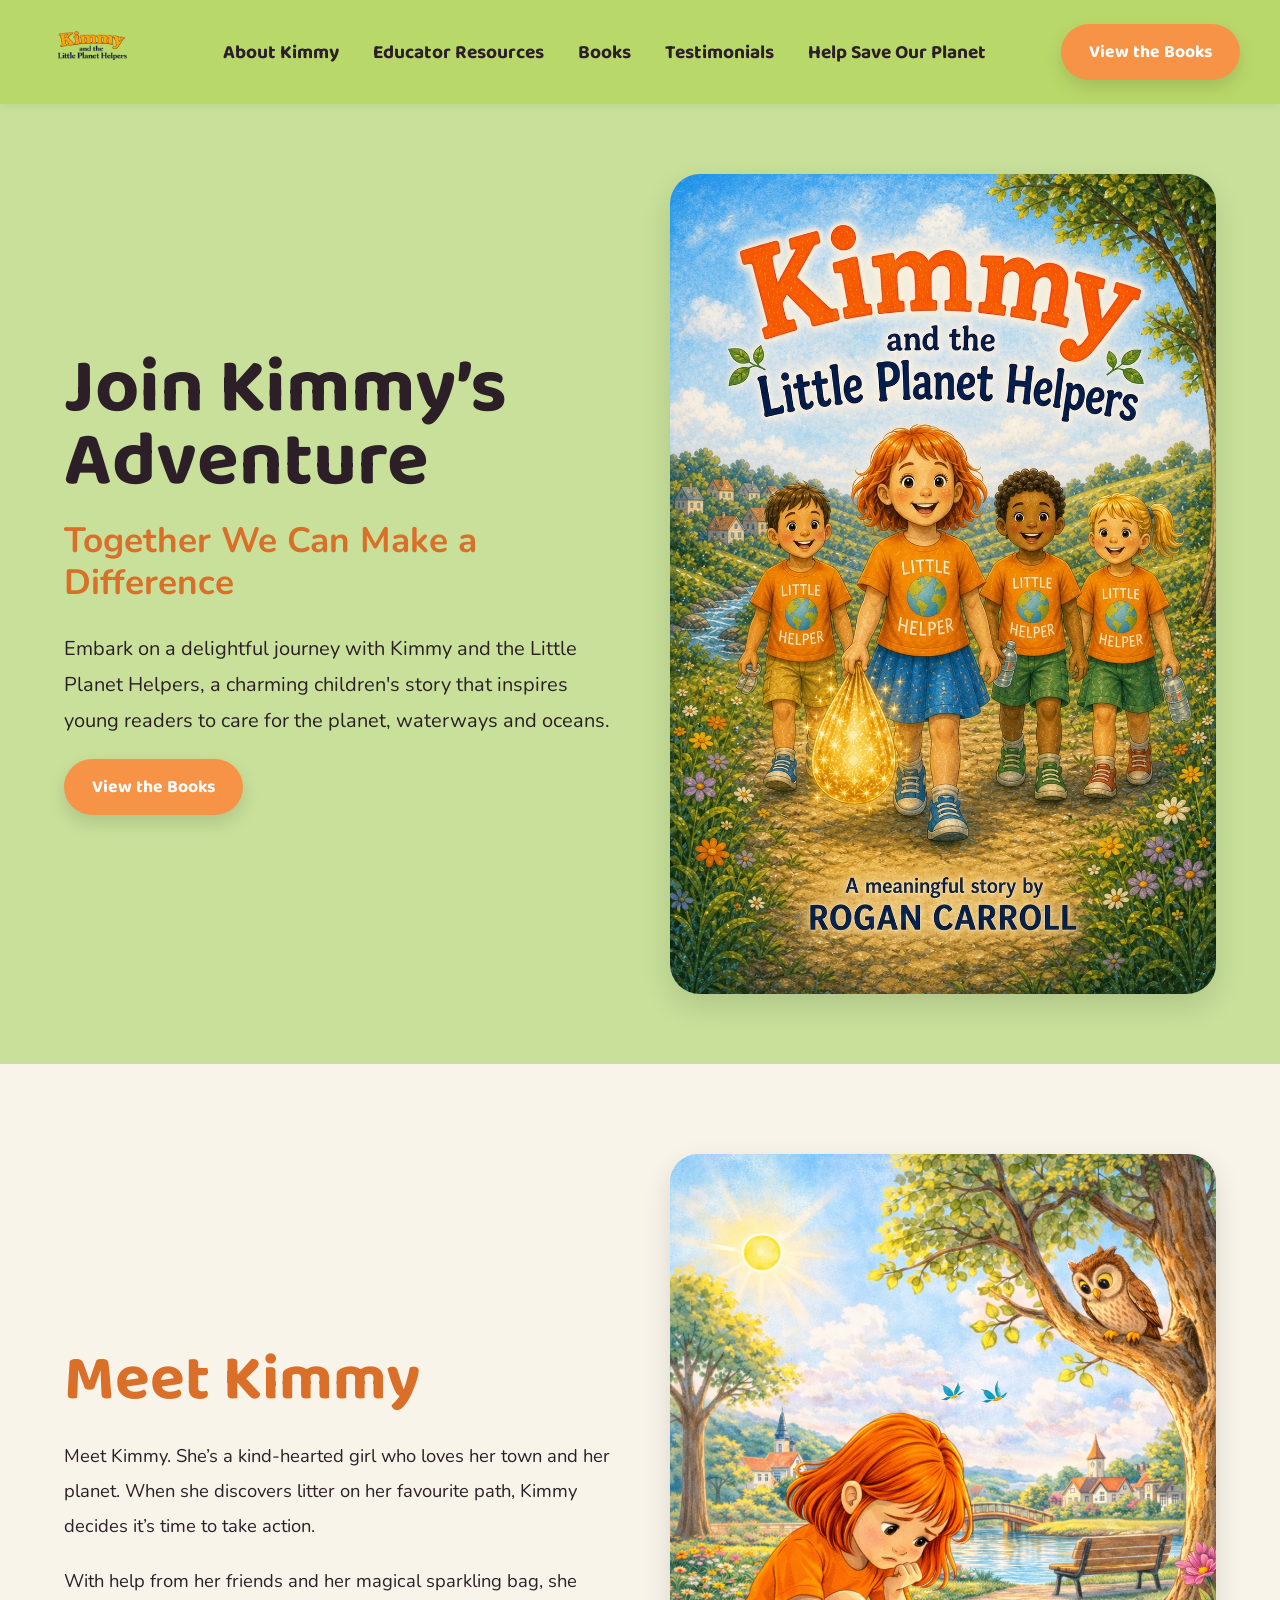
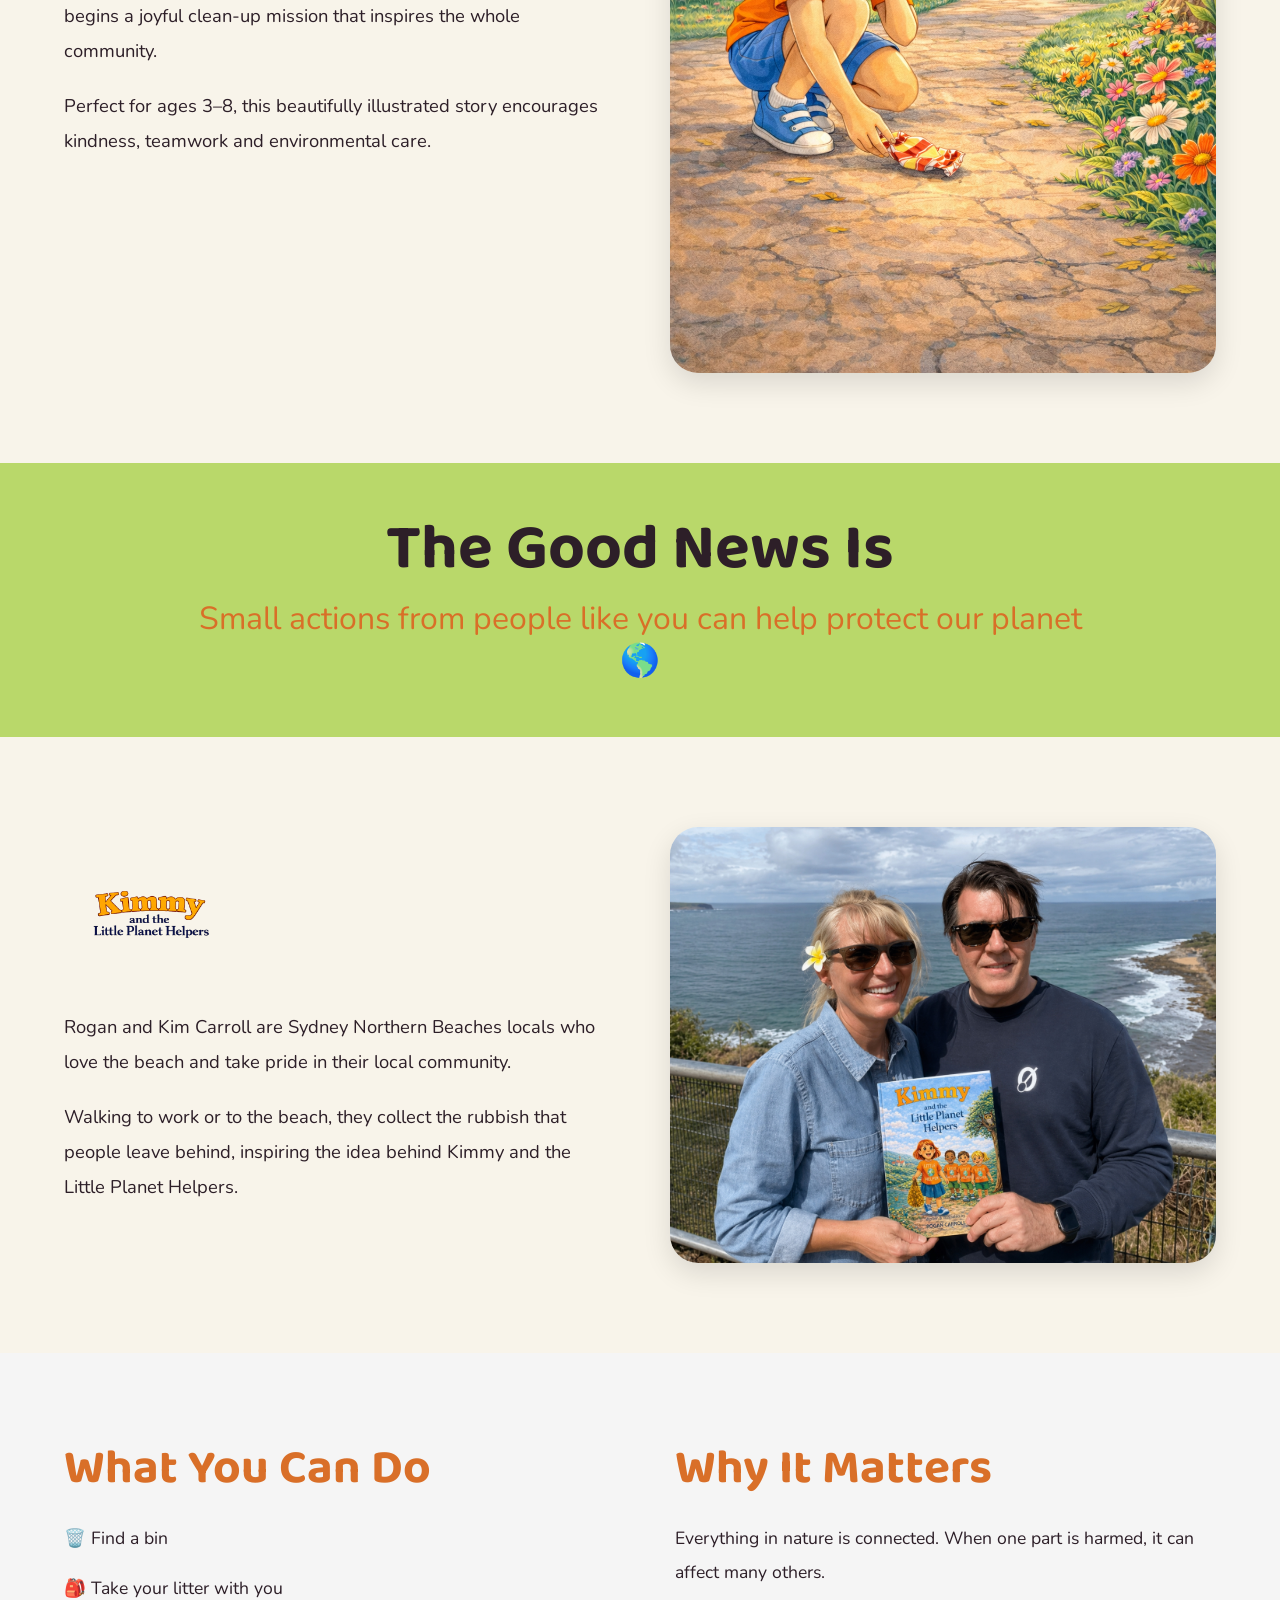
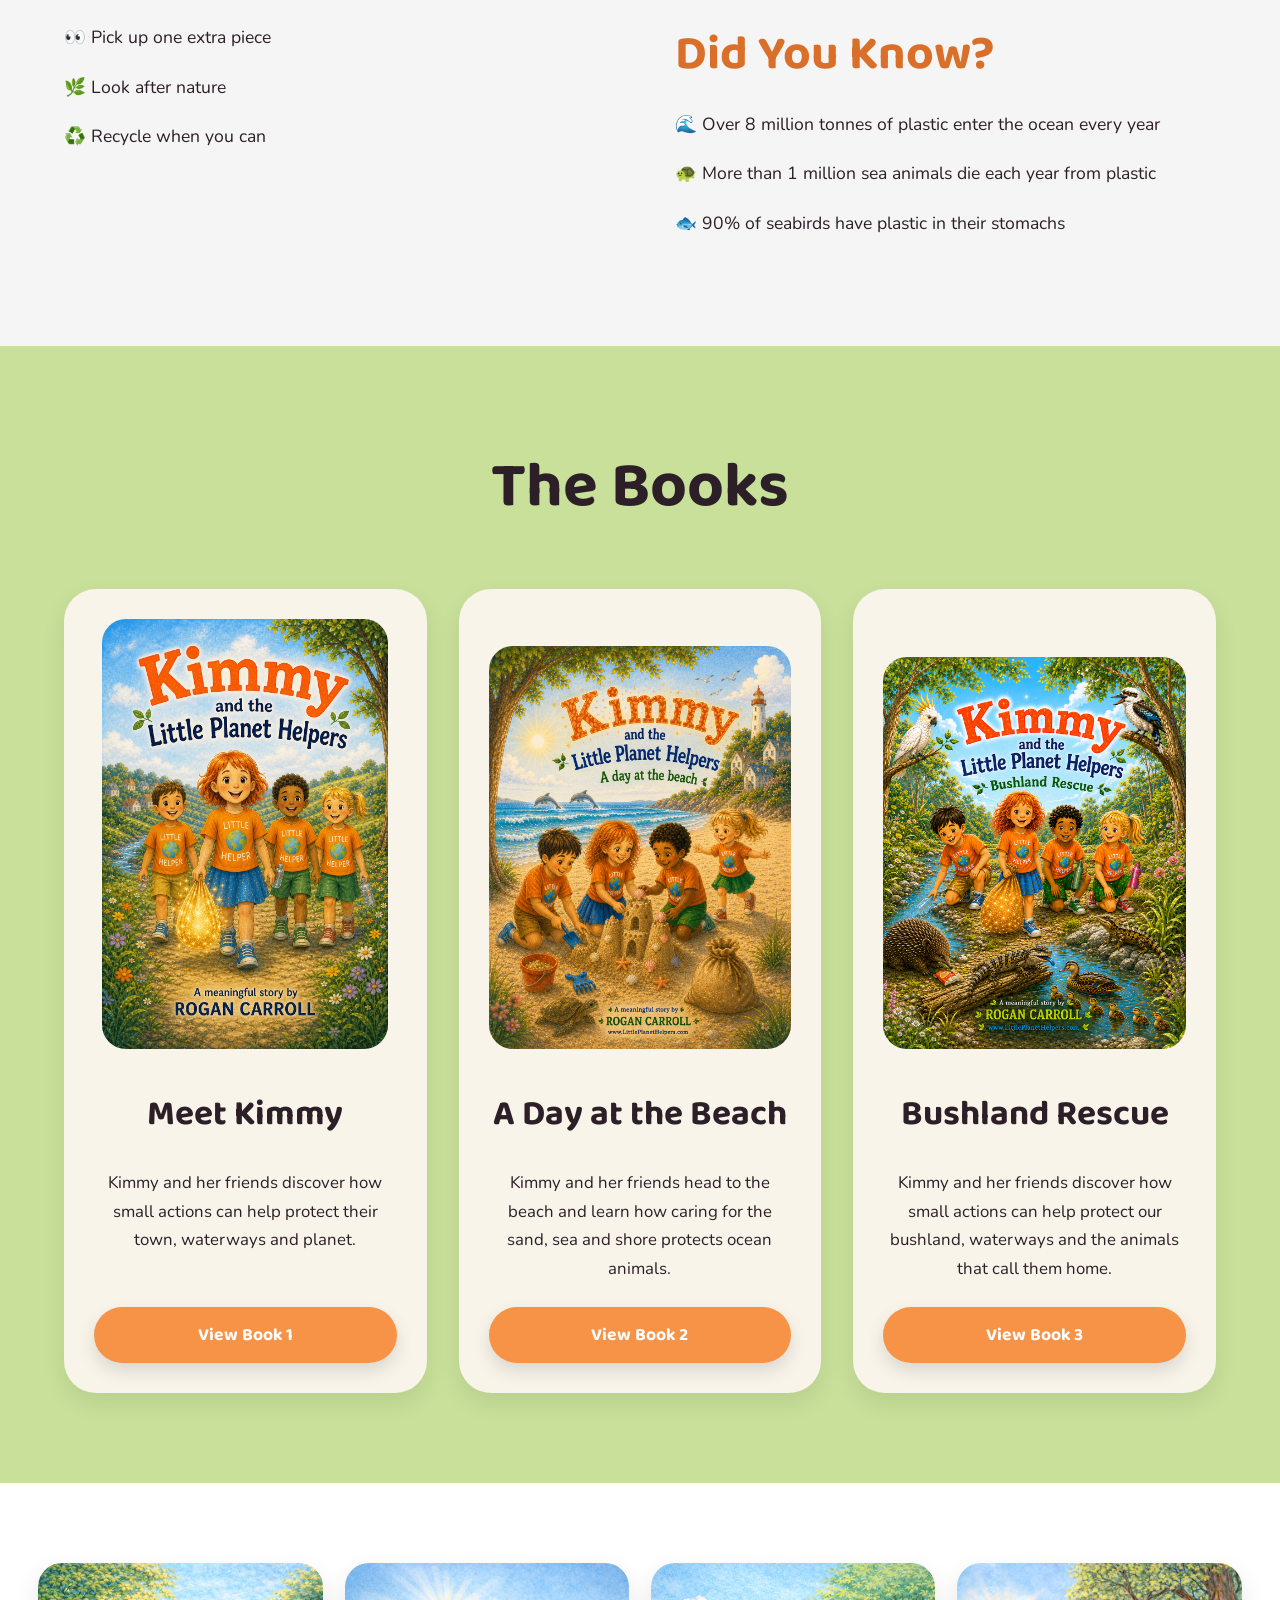
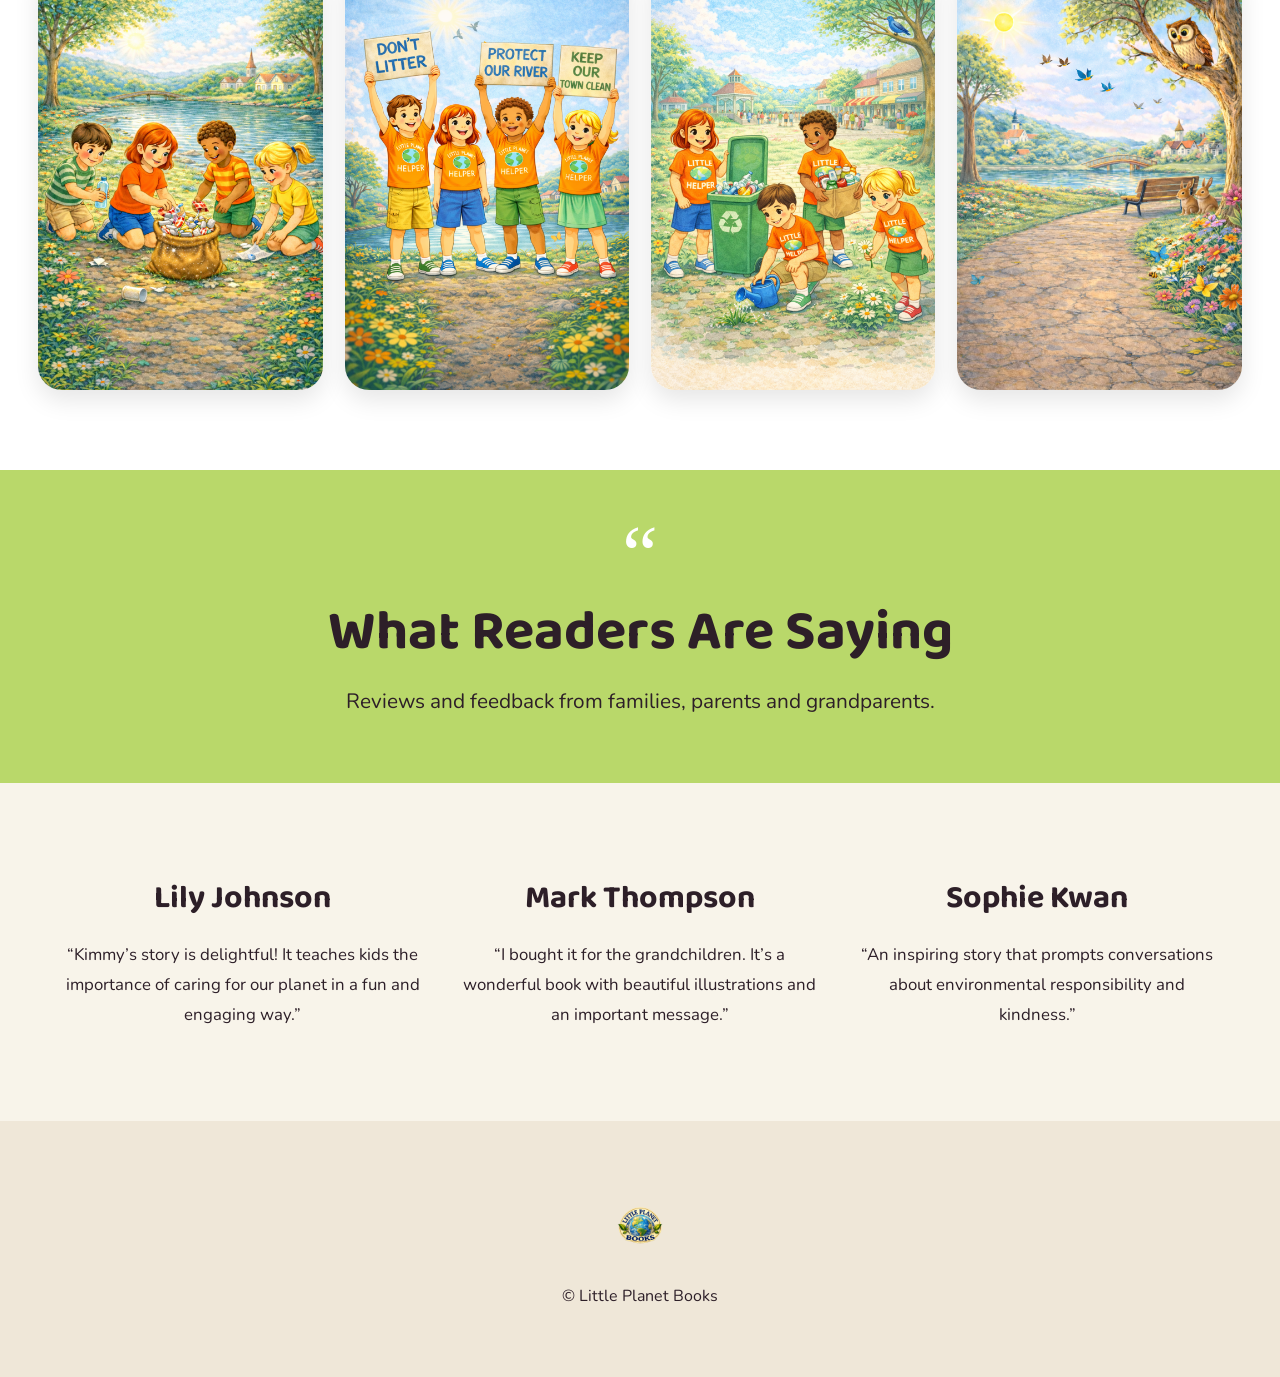
==== commit 74633c96: "Refactor book cover styles in index.html Updated styles for book covers and adjusted dimensions." ====
--- a/index.html
+++ b/index.html
@@ -264,21 +264,30 @@
   flex-direction:column;
 }
 
+
+/* SAME COVER AREA FOR ALL THREE BOOKS */
+
 .book-cover{
+  height:430px;
   width:100%;
-  aspect-ratio:0.72;
-  overflow:hidden;
+  display:flex;
+  align-items:flex-end;
+  justify-content:center;
+  margin-bottom:24px;
+}
+
+.book-cover img{
+  display:block;
+  width:auto;
+  height:auto;
+  max-width:100%;
+  max-height:430px;
+  object-fit:contain;
   border-radius:24px;
-  margin-bottom:24px;
-}
-
-.book-cover img{
-  width:100%;
-  height:100%;
-  object-fit:cover;
-  object-position:center center;
-  border-radius:24px;
-}
+}
+
+
+/* ALIGNED BOOK TITLES */
 
 .book-card h3{
   font-family:'Baloo 2',cursive;
@@ -291,6 +300,9 @@
   justify-content:center;
 }
 
+
+/* ALIGNED DESCRIPTIONS AND BUTTONS */
+
 .book-card p{
   font-size:1.05rem;
   line-height:1.7;
@@ -516,6 +528,14 @@
 
   .book-card{
     padding:24px;
+  }
+
+  .book-cover{
+    height:390px;
+  }
+
+  .book-cover img{
+    max-height:390px;
   }
 
   .gallery-grid{
